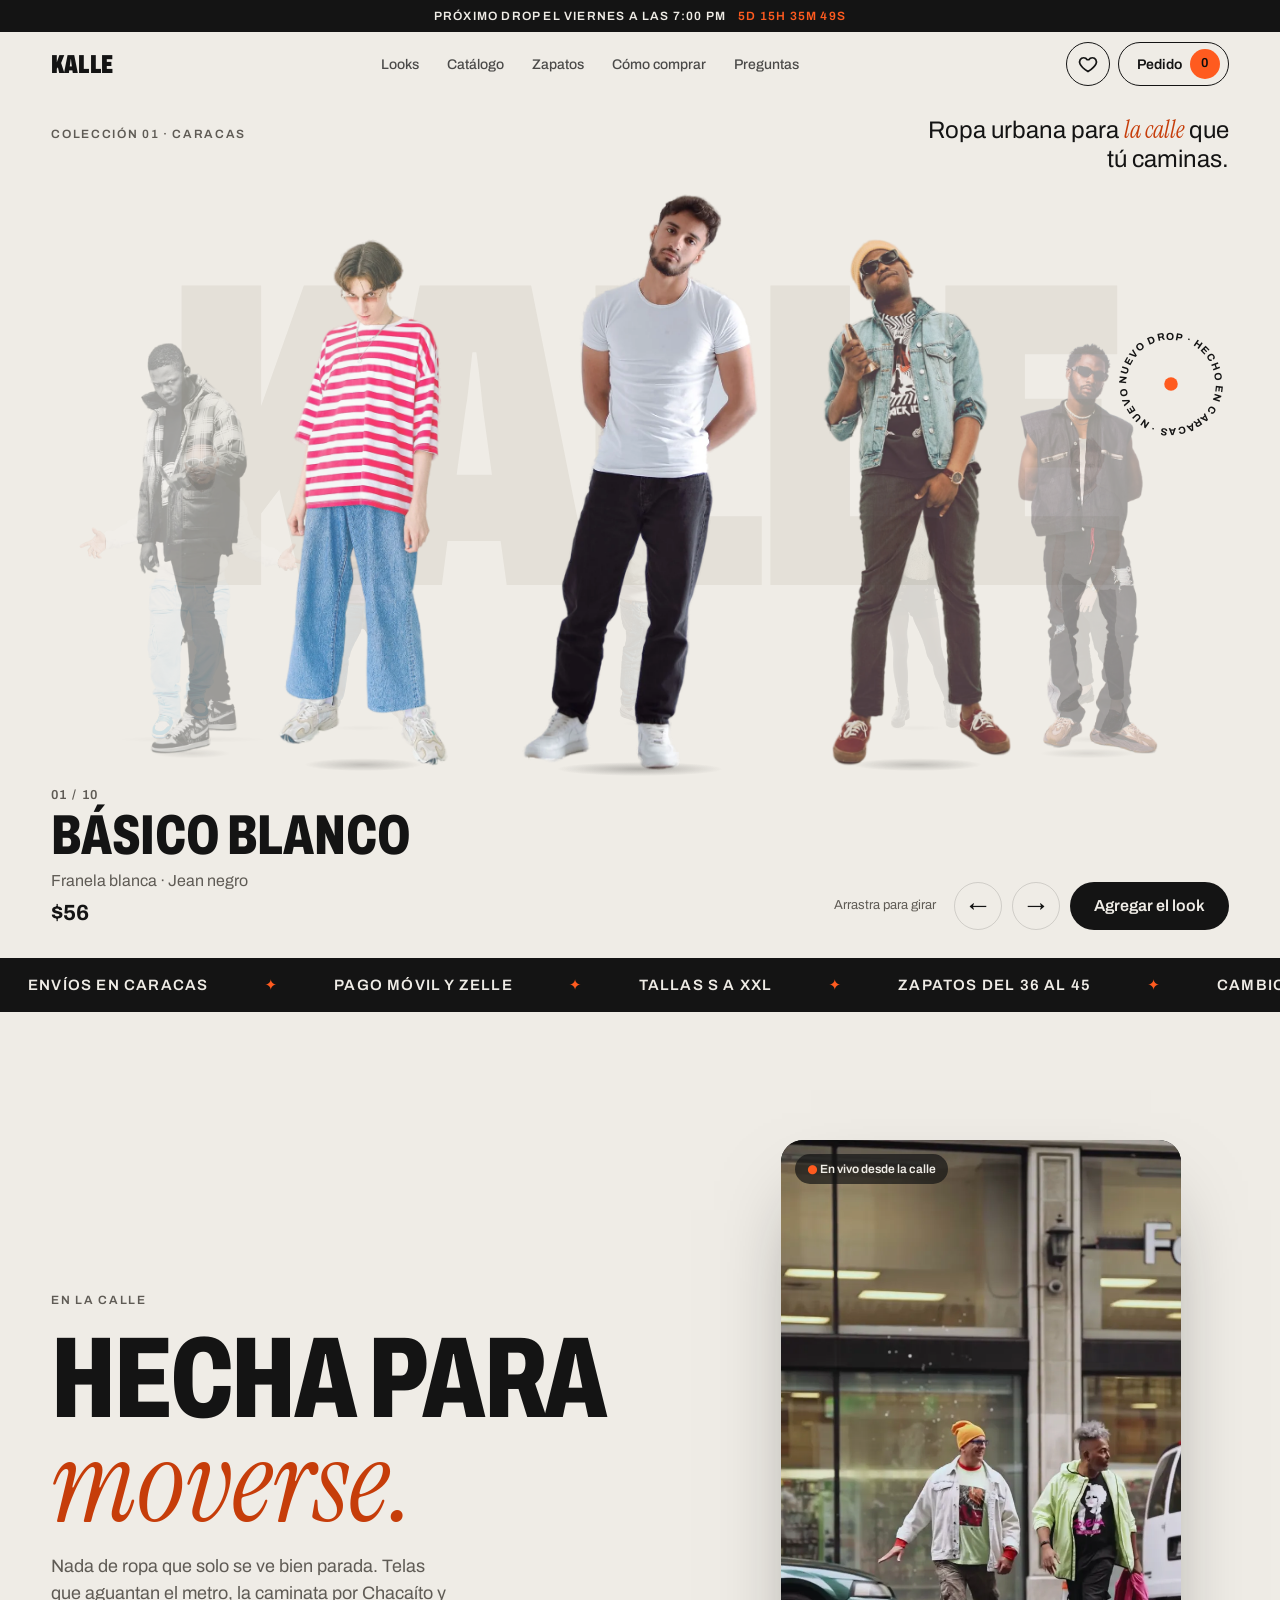
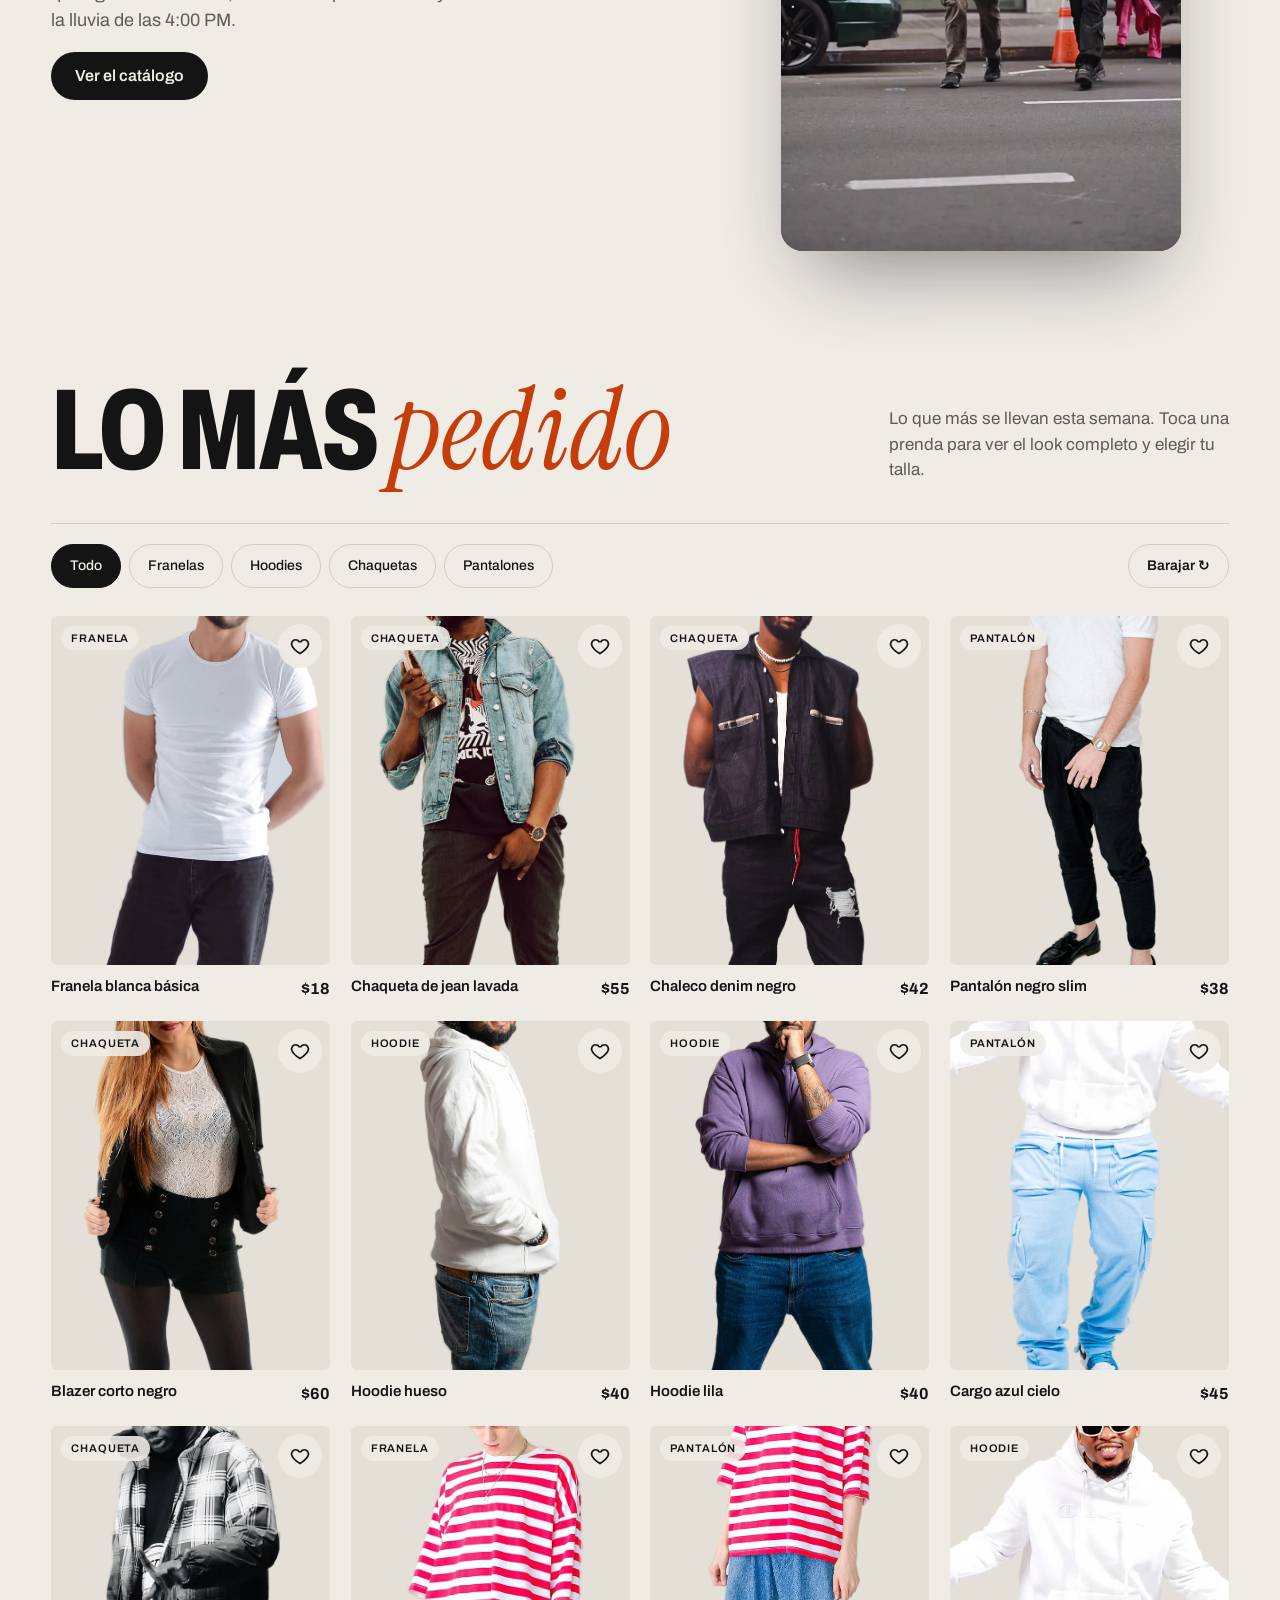
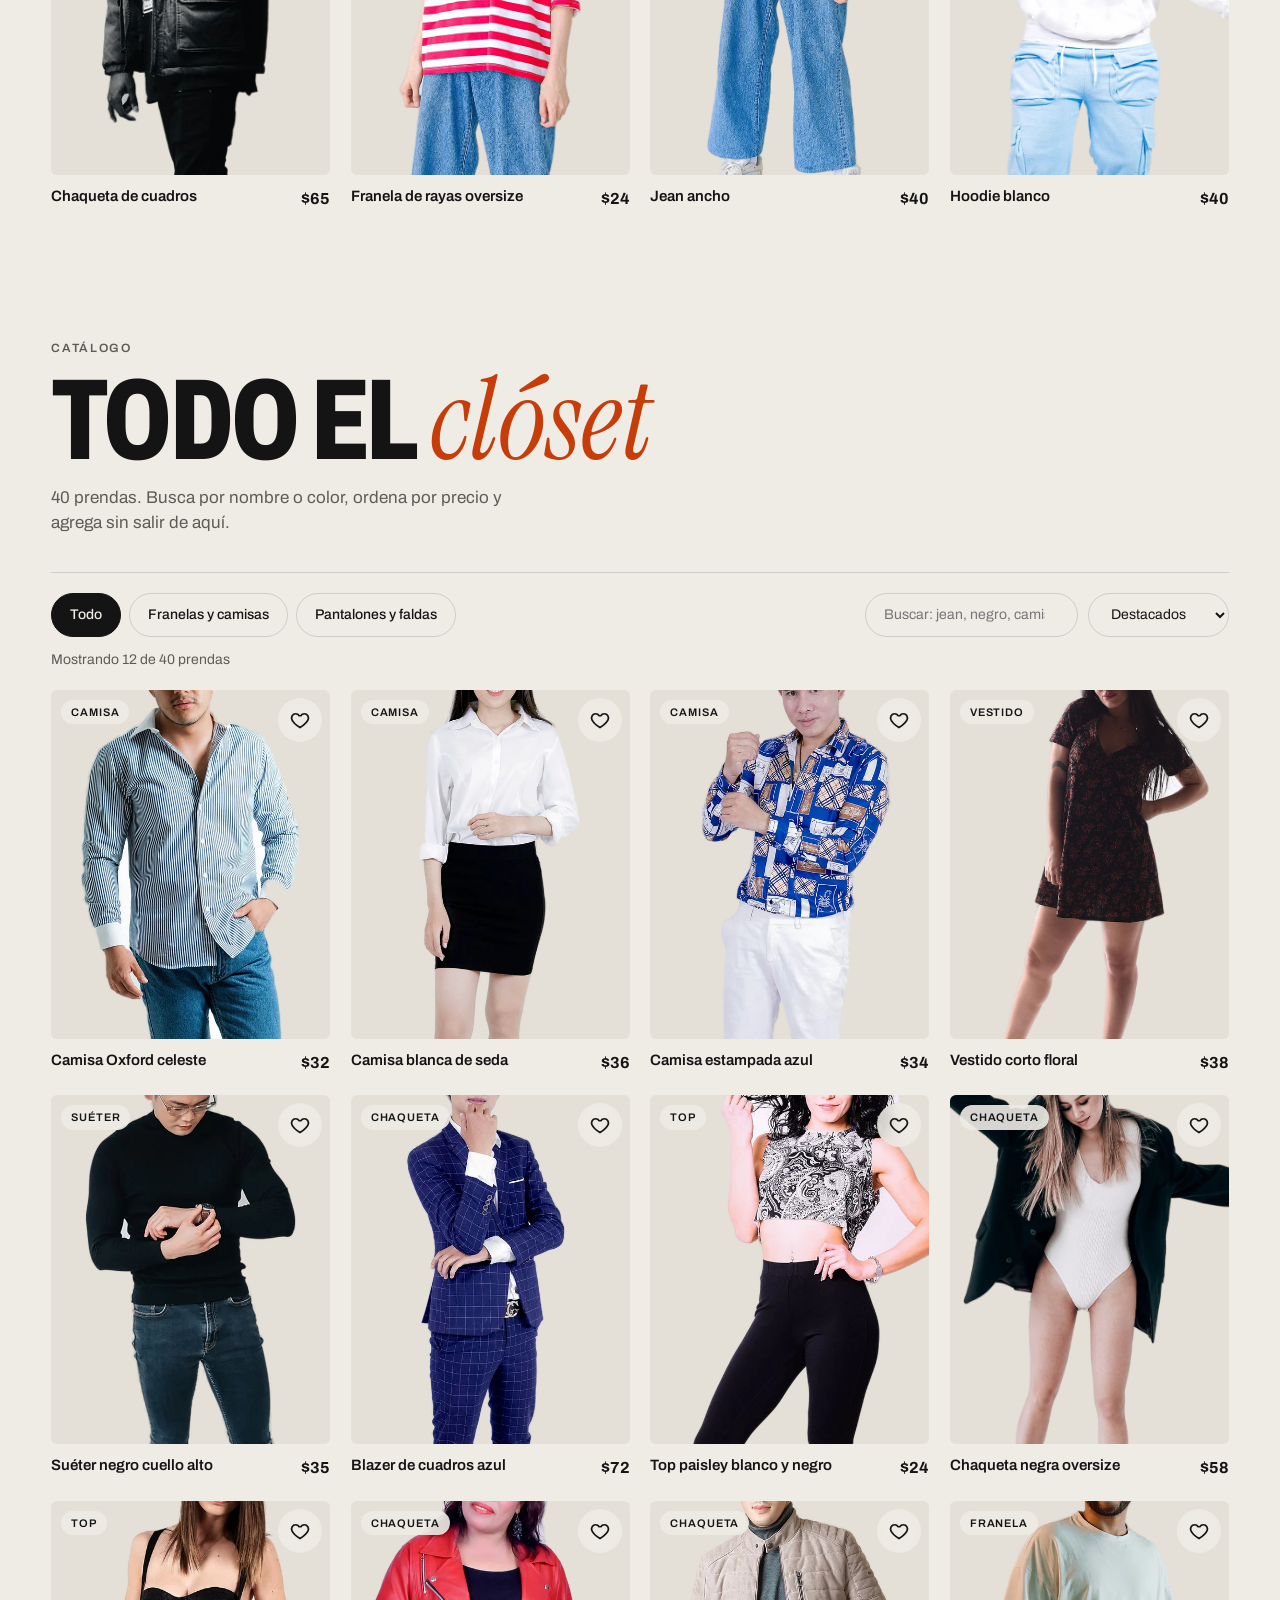
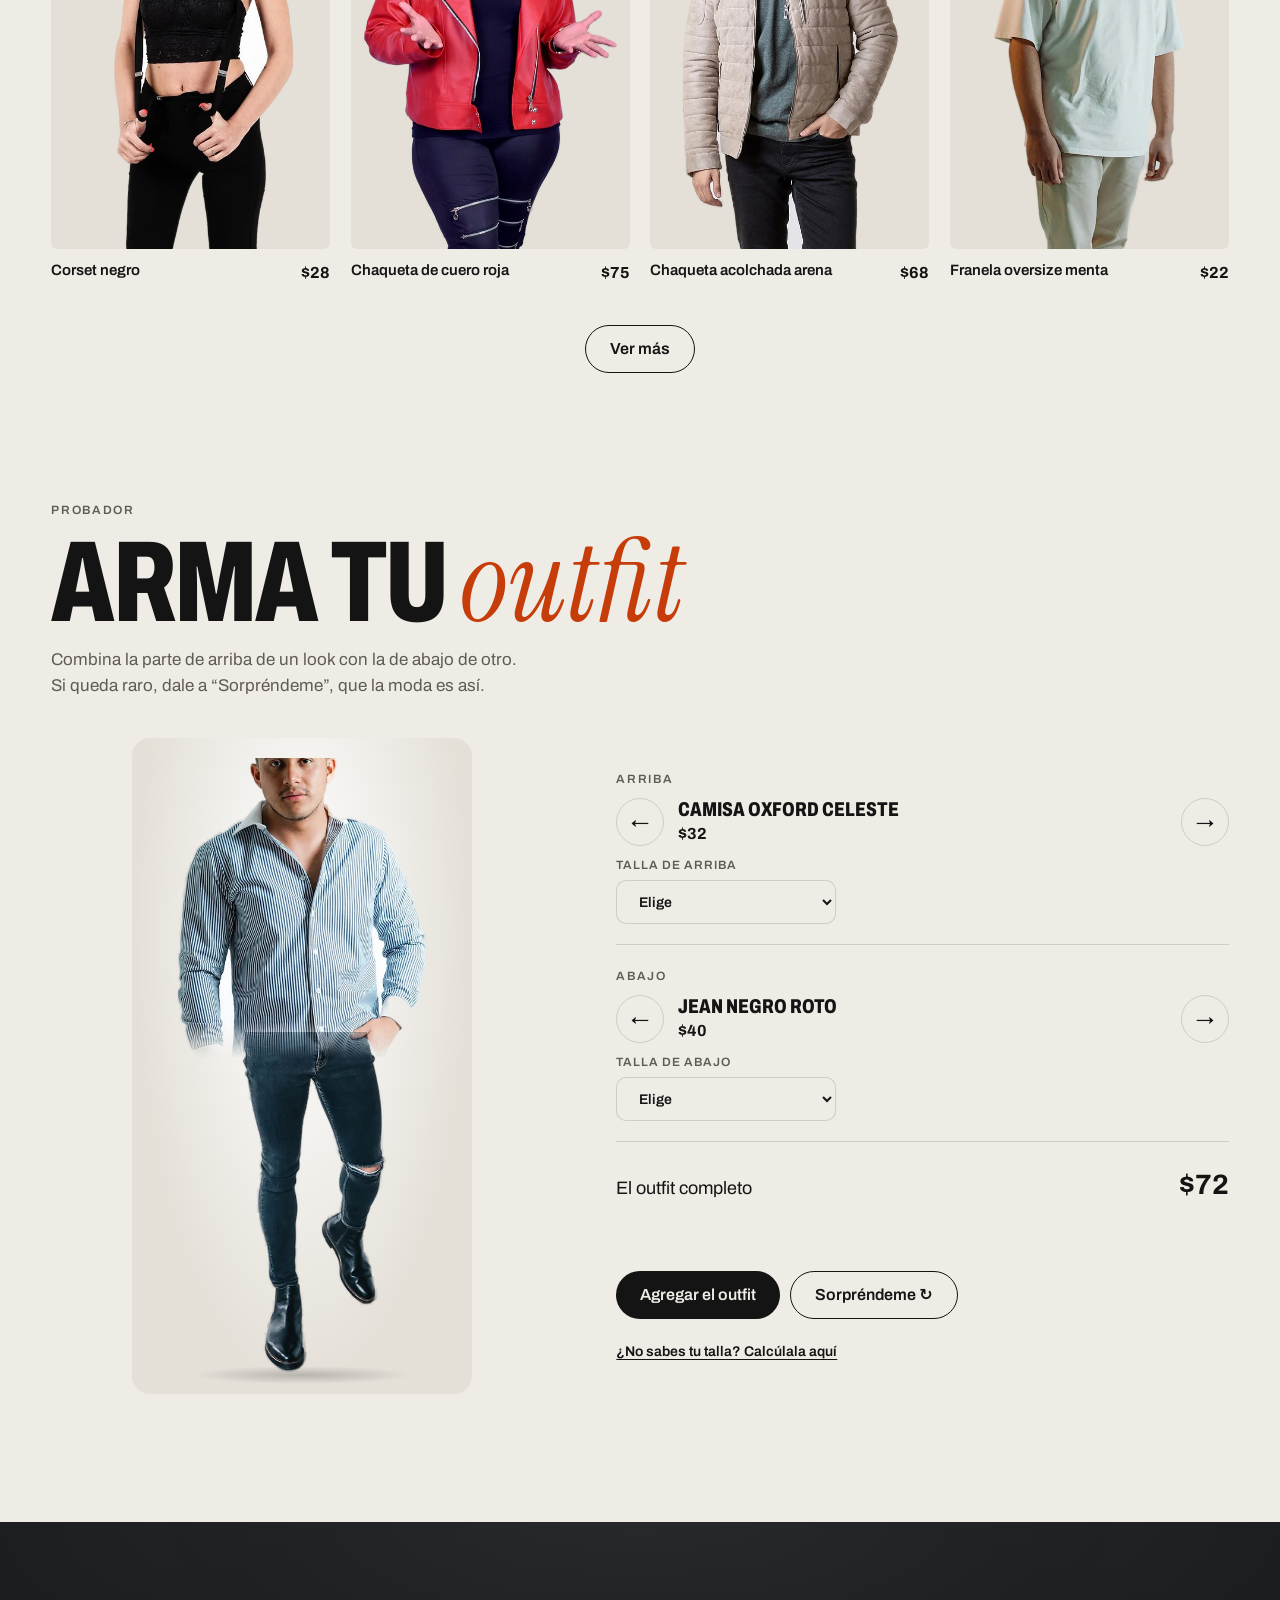
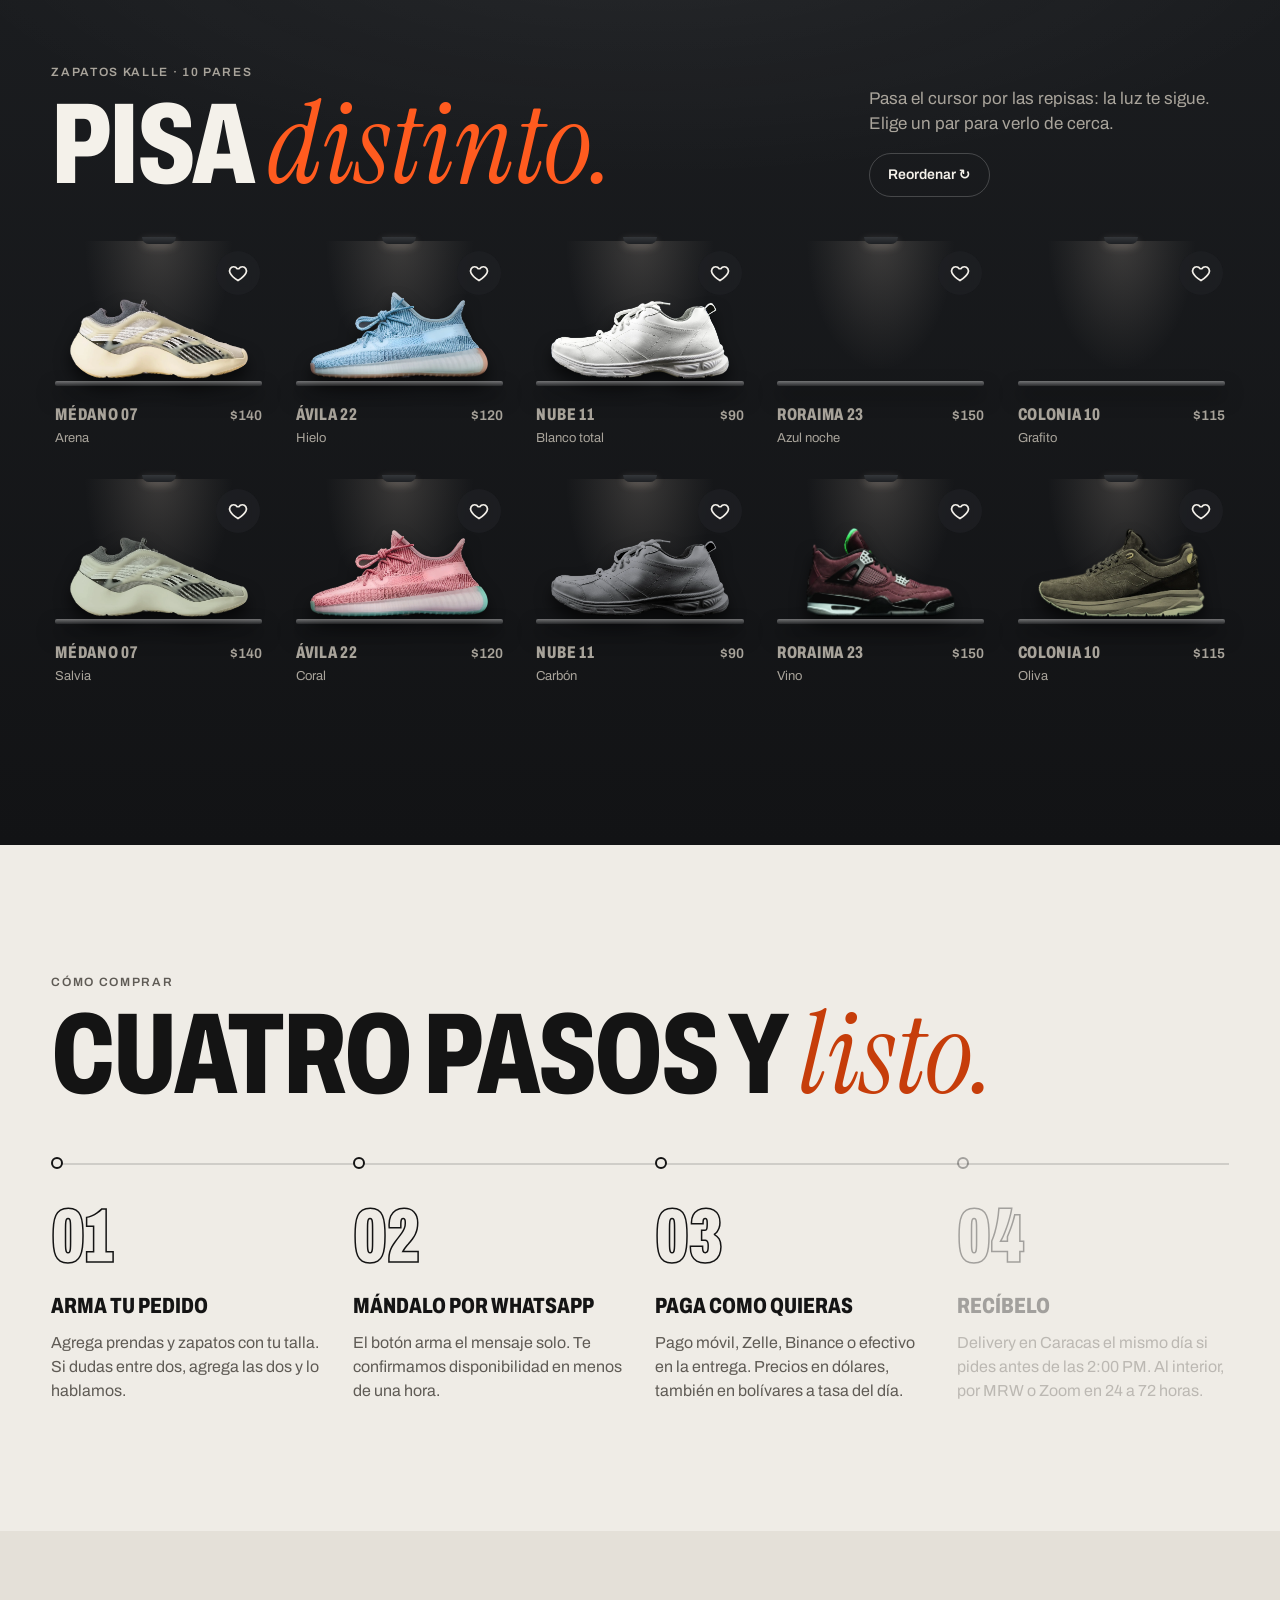
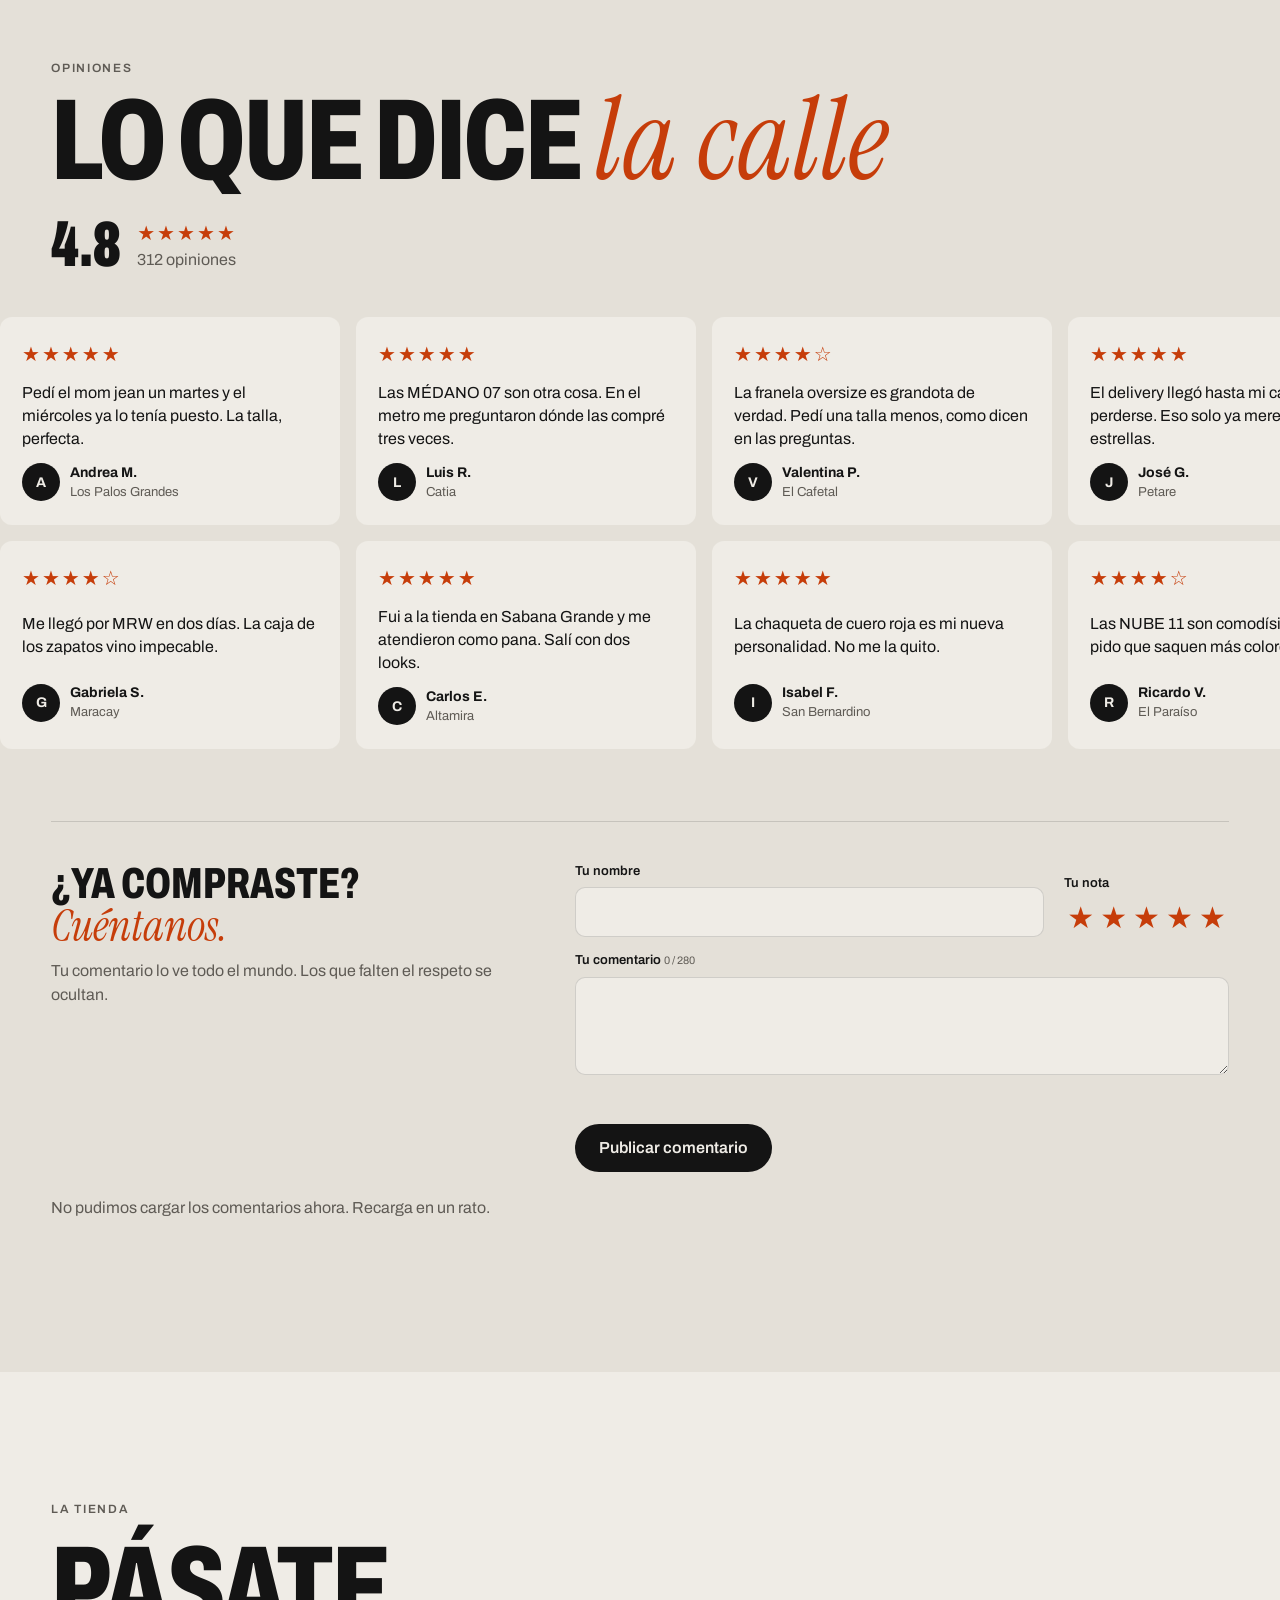
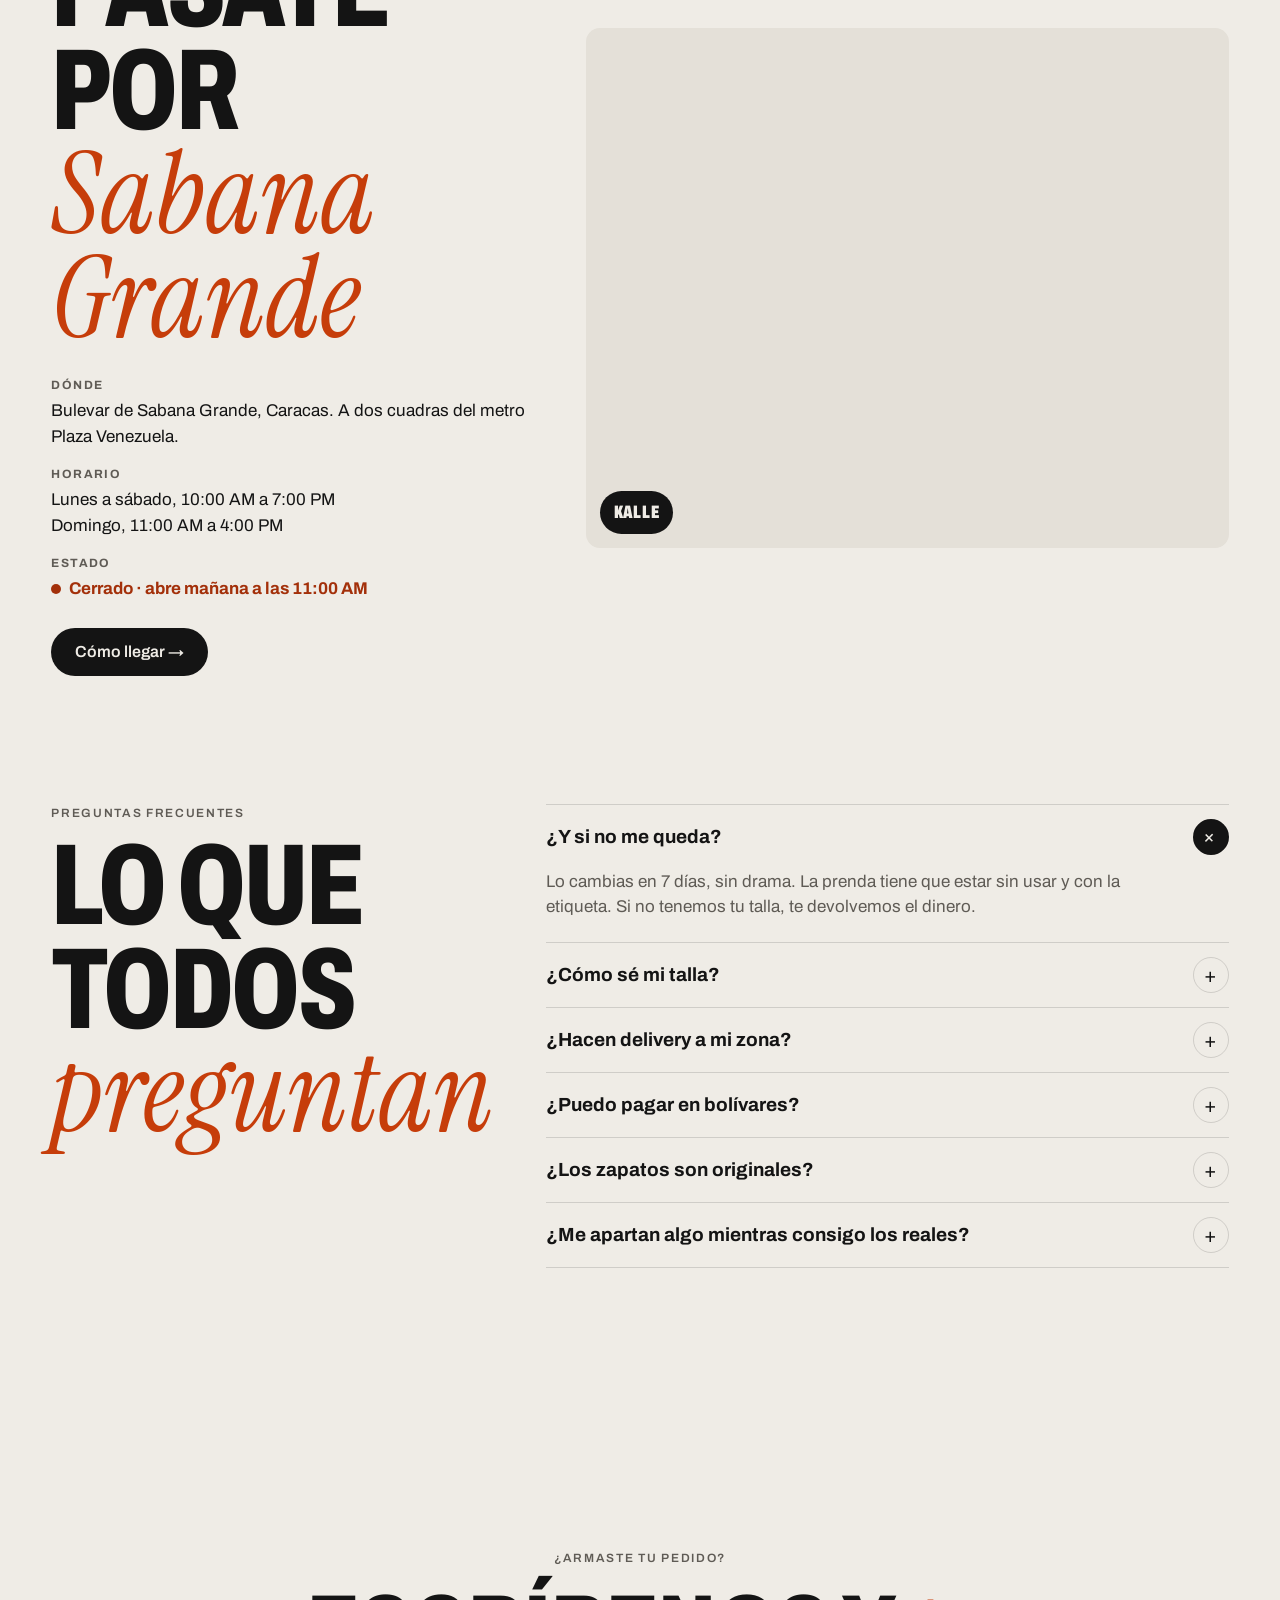
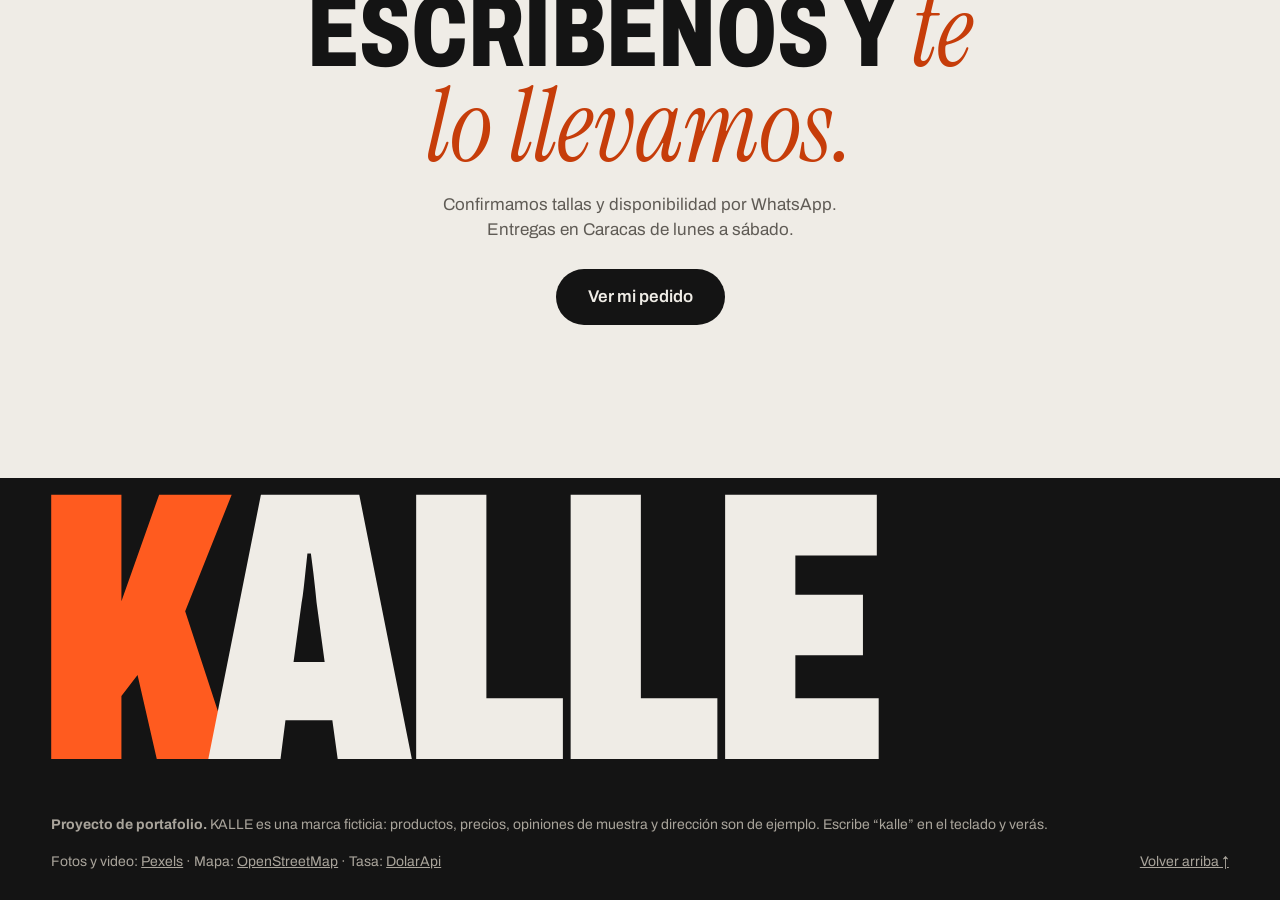
==== index.html @ c912574c "KALLE: tienda de ropa y zapatos de muestra para el portafolio Rueda de looks, catálogo de 40 prendas" ====
<!doctype html>
<html lang="es">
<head>
  <meta charset="utf-8" />
  <meta name="viewport" content="width=device-width, initial-scale=1" />
  <title>KALLE · Ropa urbana y zapatos en Caracas</title>
  <meta name="description" content="KALLE: ropa urbana y zapatos en Caracas. Gira los looks, arma tu pedido y escríbenos por WhatsApp." />
  <meta name="theme-color" content="#efece6" />
  <link rel="icon" href="img/logo.svg" />
  <link rel="preconnect" href="https://fonts.googleapis.com" />
  <link rel="preconnect" href="https://fonts.gstatic.com" crossorigin />
  <link href="https://fonts.googleapis.com/css2?family=Archivo:wdth,wght@62..125,300..900&family=Instrument+Serif:ital@0;1&display=swap" rel="stylesheet" />
  <link rel="stylesheet" href="css/estilos.css" />
  <link rel="stylesheet" href="css/secciones.css" />
</head>
<body>
  <div class="carga" aria-hidden="true">
    <p class="carga__marca"><span>K</span><span>A</span><span>L</span><span>L</span><span>E</span></p>
    <p class="carga__frase">Planchando las franelas…</p>
  </div>

  <header class="encabezado">
    <p class="anuncio">
      <span class="anuncio__texto">Próximo drop el viernes a las 7:00 PM</span>
      <span class="anuncio__reloj" data-cuenta-regresiva aria-label="Tiempo para el próximo drop"></span>
    </p>
    <div class="encabezado__barra">
      <a class="encabezado__logo" href="#looks" aria-label="KALLE, ir al inicio">KALLE</a>
      <nav class="encabezado__menu" aria-label="Menú principal">
        <a href="#looks">Looks</a>
        <a href="#catalogo">Catálogo</a>
        <a href="#zapatos">Zapatos</a>
        <a href="#comprar">Cómo comprar</a>
        <a href="#preguntas">Preguntas</a>
      </nav>
      <div class="encabezado__botones">
        <button class="encabezado__favoritos" type="button" data-abrir-favoritos aria-label="Ver favoritos">
          <svg viewBox="0 0 24 24" aria-hidden="true"><path d="M12 21s-7.5-4.6-9.6-9.2C.9 8.4 3 4.5 6.7 4.5c2.1 0 3.6 1.2 4.3 2.4h2c.7-1.2 2.2-2.4 4.3-2.4 3.7 0 5.8 3.9 4.3 7.3C19.5 16.4 12 21 12 21z"/></svg>
          <span class="encabezado__cuenta" data-favoritos-cuenta hidden>0</span>
        </button>
        <button class="encabezado__pedido" type="button" data-abrir-pedido>
          Pedido <span class="encabezado__cuenta" data-cuenta>0</span>
        </button>
      </div>
    </div>
    <div class="progreso" aria-hidden="true"><span data-progreso></span></div>
  </header>

  <main>
    <!-- 1 · Presentación: rueda de looks que se arrastra -->
    <section class="looks" id="looks" aria-label="Looks de la colección">
      <div class="looks__arriba">
        <p class="etiqueta">Colección 01 · Caracas</p>
        <p class="looks__lema">Ropa urbana para <em>la calle</em> que tú caminas.</p>
      </div>

      <p class="looks__fondo" aria-hidden="true">KALLE</p>

      <svg class="sello" viewBox="0 0 120 120" aria-hidden="true" data-sello>
        <defs><path id="circulo" d="M60 60 m-46 0 a46 46 0 1 1 92 0 a46 46 0 1 1 -92 0" /></defs>
        <text><textPath href="#circulo">NUEVO DROP · HECHO EN CARACAS · NUEVO DROP · </textPath></text>
        <circle cx="60" cy="60" r="7" />
      </svg>

      <div class="rueda" data-rueda tabindex="0" role="group" aria-roledescription="carrusel" aria-label="Looks. Usa las flechas del teclado o arrastra para girar."></div>

      <div class="looks__abajo">
        <div class="looks__info" aria-live="polite">
          <p class="looks__numero" data-look-numero>01 / 10</p>
          <h1 class="looks__nombre" data-look-nombre>Básico blanco</h1>
          <p class="looks__piezas" data-look-piezas>Franela blanca · Jean negro</p>
          <p class="looks__precio" data-look-precio>$56</p>
        </div>
        <div class="looks__controles">
          <p class="looks__ayuda">Arrastra para girar</p>
          <button class="flecha" type="button" data-rueda-anterior aria-label="Look anterior">←</button>
          <button class="flecha" type="button" data-rueda-siguiente aria-label="Look siguiente">→</button>
          <button class="boton" type="button" data-look-pedir>Agregar el look</button>
        </div>
      </div>
    </section>

    <div class="cinta" aria-hidden="true">
      <div class="cinta__pista">
        <span>Envíos en Caracas</span><span>Pago móvil y Zelle</span><span>Tallas S a XXL</span><span>Zapatos del 36 al 45</span><span>Cambios en 7 días</span>
        <span>Envíos en Caracas</span><span>Pago móvil y Zelle</span><span>Tallas S a XXL</span><span>Zapatos del 36 al 45</span><span>Cambios en 7 días</span>
      </div>
    </div>

    <!-- 1b · En movimiento: video vertical tipo reel -->
    <section class="movimiento" aria-label="KALLE en la calle">
      <div class="movimiento__texto" data-revelar>
        <p class="etiqueta">En la calle</p>
        <h2 class="titulo">Hecha para <em>moverse.</em></h2>
        <p class="movimiento__parrafo">Nada de ropa que solo se ve bien parada. Telas que aguantan el metro, la caminata por Chacaíto y la lluvia de las 4:00 PM.</p>
        <a class="boton" href="#catalogo">Ver el catálogo</a>
      </div>
      <div class="movimiento__reel" data-revelar>
        <video data-video-calle muted loop playsinline preload="none" poster="media/calle-cartel.webp" aria-label="Dos personas cruzan la calle con ropa urbana">
          <source data-src="media/calle.mp4" type="video/mp4" />
        </video>
        <span class="movimiento__etiqueta">● En vivo desde la calle</span>
      </div>
    </section>

    <!-- 2 · Lo más vendido: vitrina con filtros y barajar -->
    <section class="ropa" id="ropa">
      <div class="ropa__cabeza" data-revelar>
        <h2 class="titulo">Lo más <em>pedido</em></h2>
        <p class="ropa__texto">Lo que más se llevan esta semana. Toca una prenda para ver el look completo y elegir tu talla.</p>
      </div>
      <div class="ropa__barra" data-revelar>
        <div class="filtros" role="group" aria-label="Filtrar por tipo">
          <button type="button" class="filtro activo" data-filtro="todo" aria-pressed="true">Todo</button>
          <button type="button" class="filtro" data-filtro="franelas" aria-pressed="false">Franelas</button>
          <button type="button" class="filtro" data-filtro="hoodies" aria-pressed="false">Hoodies</button>
          <button type="button" class="filtro" data-filtro="chaquetas" aria-pressed="false">Chaquetas</button>
          <button type="button" class="filtro" data-filtro="pantalones" aria-pressed="false">Pantalones</button>
        </div>
        <button type="button" class="barajar" data-barajar>Barajar ↻</button>
      </div>
      <ul class="prendas" data-prendas></ul>
    </section>

    <!-- 3 · Catálogo completo -->
    <section class="catalogo" id="catalogo">
      <div class="catalogo__cabeza" data-revelar>
        <p class="etiqueta">Catálogo</p>
        <h2 class="titulo">Todo el <em>clóset</em></h2>
        <p class="catalogo__texto"><span data-cat-total>40</span> prendas. Busca por nombre o color, ordena por precio y agrega sin salir de aquí.</p>
      </div>
      <div class="catalogo__barra" data-revelar>
        <div class="pestanas" role="group" aria-label="Parte del cuerpo">
          <button type="button" class="filtro activo" data-parte="todo" aria-pressed="true">Todo</button>
          <button type="button" class="filtro" data-parte="arriba" aria-pressed="false">Franelas y camisas</button>
          <button type="button" class="filtro" data-parte="abajo" aria-pressed="false">Pantalones y faldas</button>
        </div>
        <div class="catalogo__herramientas">
          <label class="buscador">
            <span class="sr">Buscar en el catálogo</span>
            <input type="search" placeholder="Buscar: jean, negro, camisa…" data-cat-buscar maxlength="40" autocomplete="off" />
          </label>
          <label class="ordenar">
            <span class="sr">Ordenar</span>
            <select data-cat-orden>
              <option value="destacado">Destacados</option>
              <option value="menor">Menor precio</option>
              <option value="mayor">Mayor precio</option>
              <option value="nombre">Nombre A–Z</option>
            </select>
          </label>
        </div>
      </div>
      <p class="catalogo__estado" data-cat-estado aria-live="polite"></p>
      <ul class="prendas prendas--catalogo" data-catalogo></ul>
      <p class="catalogo__vacio" data-cat-vacio hidden>Nada con ese nombre, pana. Prueba con “jean”, “negro” o “camisa”.</p>
      <div class="catalogo__mas">
        <button type="button" class="boton boton--borde" data-cat-mas>Ver más</button>
      </div>
    </section>

    <!-- 3b · Probador de outfits -->
    <section class="probador" id="probador" data-probador>
      <div class="probador__cabeza" data-revelar>
        <p class="etiqueta">Probador</p>
        <h2 class="titulo">Arma tu <em>outfit</em></h2>
        <p class="probador__texto">Combina la parte de arriba de un look con la de abajo de otro. Si queda raro, dale a “Sorpréndeme”, que la moda es así.</p>
      </div>
      <div class="probador__cuerpo">
        <div class="maniqui" aria-label="Vista previa del outfit">
          <div class="maniqui__parte maniqui__parte--arriba" data-parte-probador="arriba" tabindex="0" aria-label="Parte de arriba. Usa las flechas para cambiarla."><img alt="" /></div>
          <div class="maniqui__parte maniqui__parte--abajo" data-parte-probador="abajo" tabindex="0" aria-label="Parte de abajo. Usa las flechas para cambiarla."><img alt="" /></div>
          <div class="maniqui__suelo" aria-hidden="true"></div>
        </div>
        <div class="probador__controles">
          <div class="control">
            <p class="etiqueta">Arriba</p>
            <div class="control__fila">
              <button class="flecha" type="button" data-probador-mover="arriba:-1" aria-label="Prenda de arriba anterior">←</button>
              <div class="control__datos">
                <p class="control__nombre" data-probador-nombre="arriba" aria-live="polite"></p>
                <p class="control__precio" data-probador-precio="arriba"></p>
              </div>
              <button class="flecha" type="button" data-probador-mover="arriba:1" aria-label="Prenda de arriba siguiente">→</button>
            </div>
            <label class="selector selector--claro"><span>Talla de arriba</span><select data-probador-talla="arriba"><option value="">Elige</option></select></label>
          </div>
          <div class="control">
            <p class="etiqueta">Abajo</p>
            <div class="control__fila">
              <button class="flecha" type="button" data-probador-mover="abajo:-1" aria-label="Prenda de abajo anterior">←</button>
              <div class="control__datos">
                <p class="control__nombre" data-probador-nombre="abajo" aria-live="polite"></p>
                <p class="control__precio" data-probador-precio="abajo"></p>
              </div>
              <button class="flecha" type="button" data-probador-mover="abajo:1" aria-label="Prenda de abajo siguiente">→</button>
            </div>
            <label class="selector selector--claro"><span>Talla de abajo</span><select data-probador-talla="abajo"><option value="">Elige</option></select></label>
          </div>
          <div class="probador__total"><span>El outfit completo</span><strong data-probador-total></strong></div>
          <p class="aviso" data-probador-aviso role="alert"></p>
          <div class="probador__acciones">
            <button class="boton" type="button" data-probador-agregar>Agregar el outfit</button>
            <button class="boton boton--borde" type="button" data-probador-azar>Sorpréndeme ↻</button>
          </div>
          <button class="enlace" type="button" data-probador-guia>¿No sabes tu talla? Calcúlala aquí</button>
        </div>
      </div>
    </section>

    <!-- 4 · Zapatos: showroom con repisas que se encienden -->
    <section class="zapatos" id="zapatos">
      <div class="zapatos__cabeza" data-revelar>
        <div>
          <p class="etiqueta etiqueta--clara">Zapatos KALLE · <span data-pares-total>16</span> pares</p>
          <h2 class="titulo titulo--claro">Pisa <em>distinto.</em></h2>
        </div>
        <div class="zapatos__lado">
          <p class="zapatos__texto">Pasa el cursor por las repisas: la luz te sigue. Elige un par para verlo de cerca.</p>
          <button type="button" class="barajar barajar--claro" data-pares-barajar>Reordenar ↻</button>
        </div>
      </div>
      <ul class="showroom" data-pares></ul>
    </section>

    <!-- 5 · Cómo comprar -->
    <section class="comprar" id="comprar">
      <div class="comprar__cabeza" data-revelar>
        <p class="etiqueta">Cómo comprar</p>
        <h2 class="titulo">Cuatro pasos y <em>listo.</em></h2>
      </div>
      <ol class="pasos" data-pasos>
        <li class="paso">
          <span class="paso__numero">01</span>
          <h3 class="paso__titulo">Arma tu pedido</h3>
          <p class="paso__texto">Agrega prendas y zapatos con tu talla. Si dudas entre dos, agrega las dos y lo hablamos.</p>
        </li>
        <li class="paso">
          <span class="paso__numero">02</span>
          <h3 class="paso__titulo">Mándalo por WhatsApp</h3>
          <p class="paso__texto">El botón arma el mensaje solo. Te confirmamos disponibilidad en menos de una hora.</p>
        </li>
        <li class="paso">
          <span class="paso__numero">03</span>
          <h3 class="paso__titulo">Paga como quieras</h3>
          <p class="paso__texto">Pago móvil, Zelle, Binance o efectivo en la entrega. Precios en dólares, también en bolívares a tasa del día.</p>
        </li>
        <li class="paso">
          <span class="paso__numero">04</span>
          <h3 class="paso__titulo">Recíbelo</h3>
          <p class="paso__texto">Delivery en Caracas el mismo día si pides antes de las 2:00 PM. Al interior, por MRW o Zoom en 24 a 72 horas.</p>
        </li>
      </ol>
    </section>

    <!-- 6 · Opiniones y comentarios -->
    <section class="opiniones" id="opiniones">
      <div class="opiniones__cabeza" data-revelar>
        <p class="etiqueta">Opiniones</p>
        <h2 class="titulo">Lo que dice <em>la calle</em></h2>
        <div class="nota">
          <p class="nota__numero" data-nota-numero>4.8</p>
          <div>
            <p class="estrellas" aria-hidden="true">★★★★★</p>
            <p class="nota__texto"><span data-nota-total>312</span> opiniones</p>
          </div>
        </div>
      </div>
      <div class="resenas" aria-label="Opiniones de clientes">
        <ul class="resenas__fila" data-resenas="1"></ul>
        <ul class="resenas__fila resenas__fila--reversa" data-resenas="2"></ul>
      </div>

      <div class="comentar" data-revelar>
        <div class="comentar__intro">
          <h3 class="comentar__titulo">¿Ya compraste? <em>Cuéntanos.</em></h3>
          <p class="comentar__nota">Tu comentario lo ve todo el mundo. Los que falten el respeto se ocultan.</p>
        </div>
        <form class="formulario" data-comentar novalidate>
          <label class="campo">
            <span>Tu nombre</span>
            <input name="nombre" type="text" minlength="2" maxlength="40" required autocomplete="given-name" />
          </label>
          <fieldset class="campo campo--estrellas">
            <legend>Tu nota</legend>
            <div class="elegir-estrellas">
              <input type="radio" name="nota" id="nota-5" value="5" checked /><label for="nota-5" title="5 estrellas">★</label>
              <input type="radio" name="nota" id="nota-4" value="4" /><label for="nota-4" title="4 estrellas">★</label>
              <input type="radio" name="nota" id="nota-3" value="3" /><label for="nota-3" title="3 estrellas">★</label>
              <input type="radio" name="nota" id="nota-2" value="2" /><label for="nota-2" title="2 estrellas">★</label>
              <input type="radio" name="nota" id="nota-1" value="1" /><label for="nota-1" title="1 estrella">★</label>
            </div>
          </fieldset>
          <label class="campo campo--ancho">
            <span>Tu comentario <small data-contador>0 / 280</small></span>
            <textarea name="texto" rows="3" minlength="5" maxlength="280" required></textarea>
          </label>
          <p class="aviso" data-comentar-aviso role="alert"></p>
          <button class="boton" type="submit">Publicar comentario</button>
        </form>
        <p class="comentarios__estado" data-comentarios-estado aria-live="polite"></p>
        <ul class="comentarios" data-comentarios></ul>
      </div>
    </section>

    <!-- 7 · Ubicación -->
    <section class="ubicacion" id="ubicacion">
      <div class="ubicacion__datos" data-revelar>
        <p class="etiqueta">La tienda</p>
        <h2 class="titulo">Pásate por <em>Sabana Grande</em></h2>
        <dl class="ubicacion__lista">
          <div><dt>Dónde</dt><dd>Bulevar de Sabana Grande, Caracas. A dos cuadras del metro Plaza Venezuela.</dd></div>
          <div><dt>Horario</dt><dd>Lunes a sábado, 10:00 AM a 7:00 PM<br />Domingo, 11:00 AM a 4:00 PM</dd></div>
          <div><dt>Estado</dt><dd data-abierto>—</dd></div>
        </dl>
        <a class="boton" href="https://www.google.com/maps/search/?api=1&query=Bulevar+de+Sabana+Grande+Caracas" target="_blank" rel="noopener">Cómo llegar →</a>
      </div>
      <div class="mapa" data-revelar>
        <iframe title="Mapa de Sabana Grande, Caracas" loading="lazy" referrerpolicy="no-referrer"
          src="https://www.openstreetmap.org/export/embed.html?bbox=-66.8890%2C10.4885%2C-66.8660%2C10.4990&amp;layer=mapnik&amp;marker=10.4937%2C-66.8775"></iframe>
        <span class="mapa__pin" aria-hidden="true">KALLE</span>
      </div>
    </section>

    <!-- 8 · Preguntas frecuentes -->
    <section class="preguntas" id="preguntas">
      <div class="preguntas__cabeza" data-revelar>
        <p class="etiqueta">Preguntas frecuentes</p>
        <h2 class="titulo">Lo que todos <em>preguntan</em></h2>
      </div>
      <div class="acordeon" data-revelar>
        <details name="faq" open>
          <summary>¿Y si no me queda?</summary>
          <p>Lo cambias en 7 días, sin drama. La prenda tiene que estar sin usar y con la etiqueta. Si no tenemos tu talla, te devolvemos el dinero.</p>
        </details>
        <details name="faq">
          <summary>¿Cómo sé mi talla?</summary>
          <p>Usa la <button class="enlace" type="button" data-abrir-guia="ropa">guía de tallas</button>: pones tu altura y cuánto pesas y te la dice. Las franelas son oversize: si te gustan pegadas, pide una talla menos. Para zapatos, mide tu pie en la <button class="enlace" type="button" data-abrir-guia="zapatos">guía de zapatos</button>.</p>
        </details>
        <details name="faq">
          <summary>¿Hacen delivery a mi zona?</summary>
          <p>A toda Caracas, de Catia a Petare y de La Guaira a El Hatillo. Al interior enviamos por MRW o Zoom, cobro a destino.</p>
        </details>
        <details name="faq">
          <summary>¿Puedo pagar en bolívares?</summary>
          <p>Sí. Los precios están en dólares y te pasamos el monto en bolívares a la tasa del BCV del día que pagas.</p>
        </details>
        <details name="faq">
          <summary>¿Los zapatos son originales?</summary>
          <p>KALLE es una marca inventada para este proyecto de portafolio, así que no hay zapatos reales a la venta. En una tienda de verdad, aquí iría la garantía y lo que trae la caja.</p>
        </details>
        <details name="faq">
          <summary>¿Me apartan algo mientras consigo los reales?</summary>
          <p>Te lo guardamos 48 horas con el 30 % del precio. Después de eso vuelve al estante, porque vuela.</p>
        </details>
      </div>
    </section>

    <!-- 9 · Cierre -->
    <section class="cierre" id="contacto">
      <p class="etiqueta">¿Armaste tu pedido?</p>
      <h2 class="cierre__frase">Escríbenos y <em>te lo llevamos.</em></h2>
      <p class="cierre__texto">Confirmamos tallas y disponibilidad por WhatsApp. Entregas en Caracas de lunes a sábado.</p>
      <button class="boton boton--grande" type="button" data-abrir-pedido>Ver mi pedido</button>
    </section>
  </main>

  <footer class="pie">
    <p class="pie__marca" aria-hidden="true">KALLE</p>
    <div class="pie__fila">
      <p><strong>Proyecto de portafolio.</strong> KALLE es una marca ficticia: productos, precios, opiniones de muestra y dirección son de ejemplo. Escribe “kalle” en el teclado y verás.</p>
      <p>Fotos y video: <a href="https://www.pexels.com" target="_blank" rel="noopener">Pexels</a> · Mapa: <a href="https://www.openstreetmap.org/copyright" target="_blank" rel="noopener">OpenStreetMap</a> · Tasa: <a href="https://ve.dolarapi.com" target="_blank" rel="noopener">DolarApi</a></p>
      <a href="#looks">Volver arriba ↑</a>
    </div>
  </footer>

  <!-- Ficha de una prenda -->
  <dialog class="ficha" data-ficha aria-labelledby="ficha-nombre">
    <button class="cerrar" type="button" data-cerrar aria-label="Cerrar">✕</button>
    <div class="ficha__foto"><img data-ficha-foto alt="" /></div>
    <div class="ficha__datos">
      <p class="etiqueta" data-ficha-tipo></p>
      <h3 class="ficha__nombre" id="ficha-nombre" data-ficha-nombre></h3>
      <p class="ficha__precio" data-ficha-precio></p>
      <p class="ficha__nota" data-ficha-look></p>
      <fieldset class="tallas" data-tallas>
        <legend>Talla</legend>
      </fieldset>
      <button class="enlace" type="button" data-ficha-guia>¿Cuál es mi talla?</button>
      <p class="aviso" data-aviso role="alert"></p>
      <button class="boton" type="button" data-agregar>Agregar al pedido</button>
    </div>
  </dialog>

  <!-- Escaparate de zapatos (vista grande) -->
  <dialog class="escaparate" data-escaparate aria-labelledby="escaparate-nombre">
    <button class="cerrar cerrar--claro" type="button" data-cerrar aria-label="Cerrar">✕</button>
    <div class="escaparate__info">
      <p class="etiqueta etiqueta--clara"><span>Colección</span> · <span data-esc-numero></span></p>
      <h3 class="escaparate__nombre" id="escaparate-nombre" data-esc-nombre></h3>
      <p class="escaparate__desc" data-esc-desc></p>
    </div>
    <div class="escaparate__escena">
      <button class="vecino vecino--antes" type="button" data-esc-anterior aria-label="Par anterior"><img alt="" data-esc-antes /></button>
      <img class="escaparate__zapato" data-esc-foto alt="" />
      <div class="pedestal" aria-hidden="true"></div>
      <button class="vecino vecino--despues" type="button" data-esc-siguiente aria-label="Par siguiente"><img alt="" data-esc-despues /></button>
    </div>
    <div class="escaparate__panel">
      <p class="escaparate__color" data-esc-color></p>
      <dl class="escaparate__ficha">
        <div><dt>Material</dt><dd data-esc-material></dd></div>
        <div><dt>Peso</dt><dd data-esc-peso></dd></div>
      </dl>
      <label class="selector">
        <span>Talla (EU)</span>
        <select data-esc-talla>
          <option value="">Elige tu talla</option>
        </select>
      </label>
      <button class="enlace enlace--claro" type="button" data-esc-guia>¿Cuál es mi talla?</button>
      <p class="escaparate__precio" data-esc-precio></p>
      <p class="aviso" data-aviso role="alert"></p>
      <button class="boton boton--naranja" type="button" data-agregar>Agregar al pedido</button>
    </div>
  </dialog>

  <!-- Pedido -->
  <dialog class="pedido" data-pedido aria-labelledby="pedido-titulo">
    <button class="cerrar" type="button" data-cerrar aria-label="Cerrar">✕</button>
    <h3 class="pedido__titulo" id="pedido-titulo">Tu pedido</h3>
    <ul class="pedido__lista" data-pedido-lista></ul>
    <p class="pedido__vacio" data-pedido-vacio>Todavía no agregaste nada. Gira los looks o pasa por el catálogo.</p>
    <p class="pedido__codigo" data-pedido-codigo hidden>Código secreto KALLE10 activado: 10 % menos.</p>
    <div class="pedido__total"><span>Total</span><strong data-pedido-total>$0</strong></div>
    <p class="pedido__tasa" data-tasa>Precios en dólares. Cargando la tasa del BCV…</p>
    <a class="boton boton--grande" data-pedido-enviar href="#" target="_blank" rel="noopener">Enviar por WhatsApp</a>
  </dialog>

  <!-- Guía de tallas -->
  <dialog class="guia" data-guia aria-labelledby="guia-titulo">
    <button class="cerrar" type="button" data-cerrar aria-label="Cerrar">✕</button>
    <h3 class="pedido__titulo" id="guia-titulo">Guía de tallas</h3>
    <div class="pestanas" role="group" aria-label="Tipo de talla">
      <button type="button" class="filtro activo" data-guia-tipo="ropa" aria-pressed="true">Ropa</button>
      <button type="button" class="filtro" data-guia-tipo="zapatos" aria-pressed="false">Zapatos</button>
    </div>
    <form class="guia__form" data-guia-panel="ropa" data-guia-ropa novalidate>
      <label class="campo"><span>Altura (cm)</span><input name="altura" type="number" inputmode="numeric" min="130" max="220" required placeholder="170" /></label>
      <label class="campo"><span>Peso (kg)</span><input name="peso" type="number" inputmode="numeric" min="35" max="180" required placeholder="68" /></label>
      <fieldset class="campo">
        <legend>¿Cómo te gusta que quede?</legend>
        <div class="ajustes">
          <label><input type="radio" name="ajuste" value="pegada" /> Pegada</label>
          <label><input type="radio" name="ajuste" value="normal" checked /> Normal</label>
          <label><input type="radio" name="ajuste" value="holgada" /> Holgada</label>
        </div>
      </fieldset>
      <button class="boton" type="submit">Calcular mi talla</button>
    </form>
    <form class="guia__form" data-guia-panel="zapatos" data-guia-zapatos novalidate hidden>
      <label class="campo"><span>Largo de tu pie (cm)</span><input name="pie" type="number" inputmode="decimal" step="0.1" min="21" max="31" required placeholder="26" /></label>
      <p class="guia__ayuda">Pisa una hoja contra la pared, marca la punta del dedo más largo y mide desde el talón.</p>
      <button class="boton" type="submit">Calcular mi talla</button>
    </form>
    <p class="guia__resultado" data-guia-resultado aria-live="polite"></p>
    <button class="boton boton--naranja" type="button" data-guia-usar hidden>Usar esta talla</button>
  </dialog>

  <!-- Favoritos -->
  <dialog class="pedido" data-favoritos aria-labelledby="favoritos-titulo">
    <button class="cerrar" type="button" data-cerrar aria-label="Cerrar">✕</button>
    <h3 class="pedido__titulo" id="favoritos-titulo">Tus favoritos</h3>
    <ul class="pedido__lista" data-favoritos-lista></ul>
    <p class="pedido__vacio" data-favoritos-vacio>Toca el corazón de una prenda o de un par y aparece aquí.</p>
  </dialog>

  <div class="aviso-flotante" data-toast role="status" aria-live="polite"></div>

  <script type="module" src="js/main.js"></script>
</body>
</html>
---- css/estilos.css ----
/* ============ Sistema de diseño ============ */
:root {
  --hueso: #efece6;
  --hueso-2: #e4e0d8;
  --tinta: #141414;
  --gris: #5f5b55;
  --linea: rgba(20, 20, 20, 0.14);
  --naranja: #ff5b1f;
  --naranja-oscuro: #c63d0a;
  --noche: #0c0c0c;
  --noche-2: #171717;
  --claro: #f4f1ea;
  --claro-2: #a9a49b;

  --letra: 'Archivo', system-ui, sans-serif;
  --serif: 'Instrument Serif', Georgia, serif;
  --margen: clamp(16px, 4vw, 56px);
  --curva: cubic-bezier(0.22, 1, 0.36, 1);
}

*, *::before, *::after { box-sizing: border-box; }
html { scroll-behavior: smooth; }
body {
  margin: 0;
  background: var(--hueso);
  color: var(--tinta);
  font-family: var(--letra);
  font-size: 16px;
  line-height: 1.5;
  overflow-x: hidden;
}
img { display: block; max-width: 100%; }
button { font: inherit; color: inherit; cursor: pointer; }
a { color: inherit; }
em { font-family: var(--serif); font-style: italic; font-weight: 400; }
:focus-visible { outline: 2px solid var(--naranja); outline-offset: 3px; }

.etiqueta {
  margin: 0;
  font-size: 12px;
  font-weight: 600;
  letter-spacing: 0.14em;
  text-transform: uppercase;
  color: var(--gris);
}
.etiqueta--clara { color: var(--claro-2); }

.titulo {
  margin: 0;
  font-size: clamp(48px, 9vw, 132px);
  font-weight: 800;
  font-stretch: 70%;
  line-height: 0.9;
  letter-spacing: -0.02em;
  text-transform: uppercase;
}
.titulo em { text-transform: none; letter-spacing: 0; color: var(--naranja-oscuro); }
.titulo--claro { color: var(--claro); }
.titulo--claro em { color: var(--naranja); }

.boton {
  display: inline-flex;
  align-items: center;
  justify-content: center;
  min-height: 48px;
  padding: 0 24px;
  border: 0;
  border-radius: 999px;
  background: var(--tinta);
  color: var(--hueso);
  font-weight: 600;
  text-decoration: none;
  transition: transform 0.3s var(--curva), background 0.3s;
}
.boton:hover { transform: translateY(-2px); background: #000; }
.boton:active { transform: scale(0.97); }
.boton--grande { min-height: 56px; padding: 0 32px; font-size: 17px; }
.boton--naranja { background: var(--naranja); color: var(--noche); }
.boton--borde { border: 1px solid var(--tinta); background: transparent; color: var(--tinta); }
.boton--borde:hover { background: var(--tinta); color: var(--hueso); }
.boton--naranja:hover { background: #ff7440; }

.flecha {
  width: 48px;
  height: 48px;
  border: 1px solid var(--linea);
  border-radius: 50%;
  background: transparent;
  font-size: 18px;
  transition: background 0.25s, color 0.25s;
}
.flecha:hover { background: var(--tinta); color: var(--hueso); }
.flecha--clara { border-color: rgba(244, 241, 234, 0.25); color: var(--claro); }
.flecha--clara:hover { background: var(--claro); color: var(--noche); }

/* ============ Pantalla de carga ============ */
.carga {
  position: fixed;
  inset: 0;
  z-index: 100;
  display: grid;
  place-items: center;
  background: var(--tinta);
  transition: transform 0.9s var(--curva) 0.15s;
}
.carga.oculta { transform: translateY(-100%); }
.carga__marca {
  display: flex;
  margin: 0;
  overflow: hidden;
  color: var(--hueso);
  font-size: clamp(64px, 16vw, 200px);
  font-weight: 900;
  font-stretch: 62%;
  line-height: 1;
}
.carga__marca span { animation: subir 0.8s var(--curva) both; }
.carga__marca span:nth-child(2) { animation-delay: 0.06s; }
.carga__marca span:nth-child(3) { animation-delay: 0.12s; }
.carga__marca span:nth-child(4) { animation-delay: 0.18s; }
.carga__marca span:nth-child(5) { animation-delay: 0.24s; color: var(--naranja); }
@keyframes subir { from { transform: translateY(105%); } }

/* ============ Encabezado ============ */
.encabezado {
  position: fixed;
  top: 0;
  left: 0;
  right: 0;
  z-index: 20;
  transition: background 0.3s, box-shadow 0.3s, color 0.3s;
}
.encabezado__barra {
  display: flex;
  align-items: center;
  justify-content: space-between;
  gap: 16px;
  padding: 10px var(--margen);
}
.encabezado.con-fondo { background: rgba(239, 236, 230, 0.86); backdrop-filter: blur(12px); box-shadow: 0 1px 0 var(--linea); }
.encabezado.sobre-oscuro { background: rgba(12, 12, 12, 0.8); color: var(--claro); box-shadow: 0 1px 0 rgba(255, 255, 255, 0.08); }
.encabezado__logo {
  font-size: 26px;
  font-weight: 900;
  font-stretch: 62%;
  letter-spacing: 0.02em;
  text-decoration: none;
}
.encabezado__menu { display: flex; gap: 28px; }
.encabezado__menu a { font-size: 14px; font-weight: 500; text-decoration: none; opacity: 0.75; transition: opacity 0.2s; }
.encabezado__menu a:hover { opacity: 1; }
.encabezado__pedido {
  display: inline-flex;
  align-items: center;
  gap: 8px;
  min-height: 44px;
  padding: 0 8px 0 18px;
  border: 1px solid currentColor;
  border-radius: 999px;
  background: transparent;
  font-size: 14px;
  font-weight: 600;
}
.encabezado__cuenta {
  display: grid;
  place-items: center;
  min-width: 30px;
  height: 30px;
  padding: 0 6px;
  border-radius: 999px;
  background: var(--naranja);
  color: var(--noche);
  font-size: 13px;
}
.encabezado__cuenta.salta { animation: salto 0.5s var(--curva); }
@keyframes salto { 40% { transform: scale(1.35); } }

/* ============ Looks (rueda) ============ */
.looks {
  position: relative;
  display: grid;
  grid-template-rows: auto 1fr auto;
  min-height: 100svh;
  padding: 116px var(--margen) 28px;
  overflow: hidden;
}
.looks__arriba { position: relative; z-index: 2; display: flex; justify-content: space-between; align-items: baseline; gap: 24px; }
.looks__lema { margin: 0; max-width: 22ch; font-size: clamp(18px, 2vw, 24px); line-height: 1.2; text-align: right; }
.looks__lema em { color: var(--naranja-oscuro); }
.looks__fondo {
  position: absolute;
  left: 50%;
  top: 46%;
  margin: 0;
  transform: translate(-50%, -50%);
  color: var(--hueso-2);
  font-size: clamp(140px, 34vw, 560px);
  font-weight: 900;
  font-stretch: 62%;
  line-height: 0.8;
  letter-spacing: -0.03em;
  white-space: nowrap;
  pointer-events: none;
  user-select: none;
}

.rueda {
  --alto: min(64svh, 640px);
  --ancho: calc(var(--alto) * 0.42);
  position: relative;
  z-index: 1;
  min-height: calc(var(--alto) + 20px);
  touch-action: pan-y;
  cursor: grab;
  user-select: none;
  -webkit-user-select: none;
}
.rueda:active { cursor: grabbing; }
.rueda:focus-visible { outline-offset: -6px; }
.rueda__item {
  --ancho-item: calc(var(--alto) * var(--proporcion, 0.42));
  position: absolute;
  left: 50%;
  bottom: 0;
  width: var(--ancho-item);
  height: var(--alto);
  margin-left: calc(var(--ancho-item) / -2);
  transform-origin: 50% 100%;
  will-change: transform, opacity;
}
.rueda__item img {
  width: 100%;
  height: 100%;
  object-fit: contain;
  object-position: 50% 100%;
  pointer-events: none;
  -webkit-user-drag: none;
}
.rueda__item::after {
  content: '';
  position: absolute;
  left: 15%;
  right: 15%;
  bottom: -6px;
  height: 14px;
  border-radius: 50%;
  background: radial-gradient(closest-side, rgba(20, 20, 20, 0.28), transparent);
  z-index: -1;
}

.looks__abajo {
  position: relative;
  z-index: 2;
  display: flex;
  justify-content: space-between;
  align-items: flex-end;
  gap: 24px;
  margin-top: 16px;
}
.looks__numero { margin: 0 0 4px; font-size: 13px; font-weight: 600; letter-spacing: 0.1em; color: var(--gris); }
.looks__nombre {
  margin: 0;
  font-size: clamp(32px, 4.4vw, 60px);
  font-weight: 800;
  font-stretch: 70%;
  line-height: 0.95;
  text-transform: uppercase;
}
.looks__piezas { margin: 6px 0 0; color: var(--gris); }
.looks__precio { margin: 4px 0 0; font-size: 22px; font-weight: 700; }
.looks__info.cambia > * { animation: aparecer 0.5s var(--curva) both; }
.looks__info.cambia > *:nth-child(2) { animation-delay: 0.04s; }
.looks__info.cambia > *:nth-child(3) { animation-delay: 0.08s; }
.looks__info.cambia > *:nth-child(4) { animation-delay: 0.12s; }
@keyframes aparecer { from { opacity: 0; transform: translateY(10px); } }
.looks__controles { display: flex; align-items: center; gap: 10px; }
.looks__ayuda { margin: 0 8px 0 0; font-size: 13px; color: var(--gris); }

/* ============ Cinta ============ */
.cinta { overflow: hidden; padding: 16px 0; background: var(--tinta); color: var(--hueso); }
.cinta__pista { display: flex; width: max-content; animation: correr 30s linear infinite; }
.cinta__pista span {
  padding: 0 28px;
  font-size: 15px;
  font-weight: 600;
  letter-spacing: 0.08em;
  text-transform: uppercase;
  white-space: nowrap;
}
.cinta__pista span::after { content: '✦'; margin-left: 56px; color: var(--naranja); }
@keyframes correr { to { transform: translateX(-50%); } }

/* ============ Vitrina de ropa ============ */
.ropa { padding: clamp(72px, 10vw, 140px) var(--margen); }
.ropa__cabeza { display: flex; justify-content: space-between; align-items: flex-end; gap: 32px; flex-wrap: wrap; }
.ropa__texto { margin: 0; max-width: 34ch; color: var(--gris); font-size: 17px; }
.ropa__barra {
  display: flex;
  justify-content: space-between;
  align-items: center;
  gap: 16px;
  flex-wrap: wrap;
  margin: 40px 0 28px;
  padding-top: 20px;
  border-top: 1px solid var(--linea);
}
.filtros { display: flex; gap: 8px; flex-wrap: wrap; }
.filtro, .barajar {
  min-height: 44px;
  padding: 0 18px;
  border: 1px solid var(--linea);
  border-radius: 999px;
  background: transparent;
  font-size: 14px;
  font-weight: 500;
  transition: background 0.2s, color 0.2s, border-color 0.2s;
}
.filtro:hover, .barajar:hover { border-color: var(--tinta); }
.filtro.activo { background: var(--tinta); border-color: var(--tinta); color: var(--hueso); }
.barajar { font-weight: 600; }

.prendas {
  display: grid;
  grid-template-columns: repeat(4, 1fr);
  gap: clamp(12px, 1.6vw, 24px);
  margin: 0;
  padding: 0;
  list-style: none;
}
.prenda { position: relative; }
.prenda[hidden] { display: none; }
.prenda__foto {
  position: relative;
  aspect-ratio: 4 / 5;
  overflow: hidden;
  border-radius: 6px;
  background: var(--hueso-2);
}
.prenda__foto img {
  width: 100%;
  height: 100%;
  object-fit: contain;
  object-position: 50% 0;
  transform: scale(var(--zoom));
  transform-origin: var(--foco);
  transition: transform 0.7s var(--curva);
}
.prenda:hover .prenda__foto img { transform: scale(calc(var(--zoom) * 1.06)); }
.prenda__tipo {
  position: absolute;
  top: 10px;
  left: 10px;
  padding: 4px 10px;
  border-radius: 999px;
  background: rgba(239, 236, 230, 0.9);
  font-size: 11px;
  font-weight: 600;
  letter-spacing: 0.08em;
  text-transform: uppercase;
}
.prenda__fila { display: flex; justify-content: space-between; gap: 12px; margin-top: 12px; }
.prenda__nombre { margin: 0; font-size: 15px; font-weight: 600; line-height: 1.3; }
.prenda__abrir { all: unset; cursor: pointer; }
.prenda__abrir::after { content: ''; position: absolute; inset: 0; }
.prenda__abrir:focus-visible::after { outline: 2px solid var(--naranja); outline-offset: 4px; border-radius: 6px; }
.prenda__precio { margin: 0; font-weight: 700; }
@media (hover: hover) {
  .prendas:has(.prenda:hover) .prenda:not(:hover) { opacity: 0.55; }
}
.prenda { transition: opacity 0.35s; }

/* ============ Cierre y pie ============ */
.cierre {
  display: grid;
  justify-items: center;
  gap: 18px;
  padding: clamp(90px, 12vw, 160px) var(--margen);
  text-align: center;
}
.cierre__frase {
  margin: 0;
  max-width: 14ch;
  font-size: clamp(44px, 8vw, 116px);
  font-weight: 800;
  font-stretch: 70%;
  line-height: 0.92;
  text-transform: uppercase;
}
.cierre__frase em { text-transform: none; color: var(--naranja-oscuro); }
.cierre__texto { margin: 0 0 8px; max-width: 46ch; color: var(--gris); font-size: 17px; }

.pie { overflow: hidden; padding: 0 var(--margen) 28px; background: var(--tinta); color: var(--hueso); }
.pie__marca {
  margin: 0 0 0 -0.04em;
  font-size: 30vw;
  font-weight: 900;
  font-stretch: 62%;
  line-height: 0.8;
  letter-spacing: -0.03em;
}
.pie__marca::first-letter { color: var(--naranja); }
.pie__fila {
  display: flex;
  justify-content: space-between;
  gap: 16px;
  flex-wrap: wrap;
  margin-top: 28px;
  font-size: 14px;
  color: var(--claro-2);
}
.pie__fila p { margin: 0; }

/* ============ Ventanas (ficha, escaparate, pedido) ============ */
dialog { border: 0; padding: 0; color: inherit; }
dialog::backdrop { background: rgba(12, 12, 12, 0.55); backdrop-filter: blur(4px); }
dialog[open] { animation: entrar 0.45s var(--curva); }
@keyframes entrar { from { opacity: 0; transform: translateY(24px) scale(0.98); } }

.cerrar {
  position: absolute;
  top: 14px;
  right: 14px;
  z-index: 3;
  width: 44px;
  height: 44px;
  border: 1px solid var(--linea);
  border-radius: 50%;
  background: var(--hueso);
  font-size: 16px;
}
.cerrar--claro { border-color: rgba(255, 255, 255, 0.2); background: var(--noche-2); color: var(--claro); }

.ficha {
  width: min(920px, calc(100% - 32px));
  max-height: calc(100svh - 32px);
  border-radius: 14px;
  background: var(--hueso);
}
.ficha[open] { display: grid; grid-template-columns: 1fr 1fr; }
.ficha__foto { display: grid; place-items: end center; padding: 32px 24px 0; background: var(--hueso-2); }
.ficha__foto img { max-height: min(72svh, 620px); width: auto; }
.ficha__datos { display: flex; flex-direction: column; gap: 12px; padding: 56px 32px 32px; overflow-y: auto; }
.ficha__nombre { margin: 0; font-size: clamp(30px, 3.6vw, 44px); font-weight: 800; font-stretch: 70%; line-height: 0.95; text-transform: uppercase; }
.ficha__precio { margin: 0; font-size: 24px; font-weight: 700; }
.ficha__nota { margin: 0; color: var(--gris); }

.tallas { display: flex; flex-wrap: wrap; gap: 8px; margin: 8px 0 0; padding: 0; border: 0; }
.tallas legend { margin-bottom: 8px; padding: 0; font-size: 13px; font-weight: 600; letter-spacing: 0.08em; text-transform: uppercase; }
.talla { position: relative; }
.talla input { position: absolute; opacity: 0; inset: 0; margin: 0; cursor: pointer; }
.talla span {
  display: grid;
  place-items: center;
  min-width: 52px;
  height: 44px;
  padding: 0 10px;
  border: 1px solid var(--linea);
  border-radius: 8px;
  font-weight: 600;
  transition: background 0.2s, color 0.2s, border-color 0.2s;
}
.talla input:checked + span { background: var(--tinta); border-color: var(--tinta); color: var(--hueso); }
.talla input:focus-visible + span { outline: 2px solid var(--naranja); outline-offset: 2px; }
.tallas--claras .talla span { border-color: rgba(255, 255, 255, 0.18); }
.tallas--claras .talla input:checked + span { background: var(--naranja); border-color: var(--naranja); color: var(--noche); }
.aviso { min-height: 1.5em; margin: 0; color: #a3300a; font-size: 14px; font-weight: 600; }
.escaparate .aviso { color: #ff8a5c; }

/* Pedido */
.pedido {
  width: min(480px, 100%);
  max-width: 100%;
  height: 100%;
  max-height: 100%;
  margin: 0 0 0 auto;
  padding: 28px;
  background: var(--hueso);
}
.pedido[open] { display: flex; flex-direction: column; gap: 16px; animation: deslizar 0.45s var(--curva); }
@keyframes deslizar { from { transform: translateX(100%); } }
.pedido__titulo { margin: 0; font-size: 34px; font-weight: 800; font-stretch: 70%; text-transform: uppercase; }
.pedido__lista { display: grid; gap: 12px; margin: 0; padding: 0; overflow-y: auto; list-style: none; }
.renglon { display: grid; grid-template-columns: 64px 1fr auto; align-items: center; gap: 12px; padding-bottom: 12px; border-bottom: 1px solid var(--linea); }
.renglon img { width: 64px; height: 64px; object-fit: contain; border-radius: 6px; background: var(--hueso-2); }
.renglon p { margin: 0; }
.renglon__nombre { font-weight: 600; line-height: 1.25; }
.renglon__talla { color: var(--gris); font-size: 14px; }
.renglon__quitar { min-height: 44px; border: 0; background: none; color: var(--gris); font-size: 13px; text-decoration: underline; }
.pedido__vacio { margin: 0; color: var(--gris); }
.pedido__total { display: flex; justify-content: space-between; margin-top: auto; padding-top: 12px; border-top: 1px solid var(--tinta); font-size: 20px; }
.boton[aria-disabled='true'] { opacity: 0.4; pointer-events: none; }

/* ============ Aparecer al bajar ============ */
[data-revelar] { opacity: 0; transform: translateY(32px); transition: opacity 0.8s var(--curva), transform 0.8s var(--curva); }
[data-revelar].visible { opacity: 1; transform: none; }

/* ============ Tablet y teléfono ============ */
@media (max-width: 900px) {
  .prendas { grid-template-columns: repeat(2, 1fr); }
  .ficha[open] { grid-template-columns: 1fr; overflow-y: auto; }
  .ficha__foto img { max-height: 46svh; }
  .ficha__datos { padding: 24px 20px 28px; overflow: visible; }
}

@media (max-width: 640px) {
  .encabezado__menu { display: none; }
  .looks { padding-top: 104px; }
  .looks__arriba { flex-direction: column; gap: 6px; }
  .looks__lema { text-align: left; }
  .rueda { --alto: 52svh; }
  .looks__abajo { flex-direction: column; align-items: stretch; }
  .looks__controles { justify-content: space-between; }
  .looks__ayuda { display: none; }
  .looks__controles .boton { flex: 1; }
  .ropa__barra { flex-direction: column; flex-wrap: nowrap; align-items: stretch; }
  .filtros { min-width: 0; flex-wrap: nowrap; overflow-x: auto; margin: 0 calc(var(--margen) * -1); padding: 0 var(--margen); scrollbar-width: none; }
  .filtro { flex-shrink: 0; }
  .pedido { padding: 20px; }
}

@media (prefers-reduced-motion: reduce) {
  *, *::before, *::after { animation-duration: 0.01ms !important; animation-iteration-count: 1 !important; transition-duration: 0.01ms !important; }
  html { scroll-behavior: auto; }
  [data-revelar] { opacity: 1; transform: none; }
}
---- css/secciones.css ----
/* Secciones nuevas: anuncio, catálogo, showroom de zapatos, escaparate, compra,
   opiniones, comentarios, ubicación, preguntas y efectos. Usa los tokens de estilos.css. */

.sr {
  position: absolute;
  width: 1px;
  height: 1px;
  overflow: hidden;
  clip: rect(0 0 0 0);
  white-space: nowrap;
}

/* ============ Anuncio y progreso ============ */
.anuncio {
  display: flex;
  justify-content: center;
  align-items: center;
  gap: 12px;
  margin: 0;
  padding: 7px var(--margen);
  background: var(--tinta);
  color: var(--hueso);
  font-size: 12px;
  font-weight: 600;
  letter-spacing: 0.1em;
  text-transform: uppercase;
}
.anuncio__reloj { color: var(--naranja); font-variant-numeric: tabular-nums; }
.progreso { height: 2px; }
.progreso span {
  display: block;
  height: 100%;
  background: var(--naranja);
  transform: scaleX(0);
  transform-origin: 0 50%;
}
.carga__frase {
  position: absolute;
  bottom: 12vh;
  margin: 0;
  color: var(--claro-2);
  font-size: 14px;
  letter-spacing: 0.08em;
  animation: aparecer 0.6s var(--curva) 0.4s both;
}

/* Botones que se dejan jalar por el cursor */
.boton { transform: translate(var(--mx, 0px), var(--my, 0px)); }
.boton:hover { transform: translate(var(--mx, 0px), calc(var(--my, 0px) - 2px)); }

/* ============ Sello que gira ============ */
.sello {
  position: absolute;
  right: var(--margen);
  top: 34%;
  z-index: 3;
  width: 116px;
  height: 116px;
  fill: var(--tinta);
  font-size: 10.6px;
  font-weight: 700;
  letter-spacing: 0.12em;
  animation: girar 14s linear infinite;
}
.sello circle { fill: var(--naranja); }
@keyframes girar { to { transform: rotate(360deg); } }

/* ============ Catálogo ============ */
.catalogo { padding: 0 var(--margen) clamp(80px, 10vw, 140px); }
.catalogo__cabeza { display: grid; gap: 12px; }
.catalogo__texto { margin: 0; max-width: 46ch; color: var(--gris); font-size: 17px; }
.catalogo__barra {
  display: flex;
  justify-content: space-between;
  align-items: center;
  gap: 16px;
  flex-wrap: wrap;
  margin: 36px 0 12px;
  padding-top: 20px;
  border-top: 1px solid var(--linea);
}
.pestanas { display: flex; gap: 8px; flex-wrap: wrap; }
.catalogo__herramientas { display: flex; gap: 10px; flex-wrap: wrap; }
.buscador input, .ordenar select, .selector select {
  min-height: 44px;
  padding: 0 18px;
  border: 1px solid var(--linea);
  border-radius: 999px;
  background: transparent;
  color: inherit;
  font: inherit;
  font-size: 14px;
}
.buscador input { width: min(280px, 100%); }
.buscador input:focus, .ordenar select:focus { outline: 2px solid var(--naranja); outline-offset: 2px; }
.catalogo__estado { margin: 0 0 20px; color: var(--gris); font-size: 14px; }
.catalogo__vacio { margin: 24px 0; font-size: 18px; }
.catalogo__mas { display: flex; justify-content: center; margin-top: 40px; }
.catalogo__mas[hidden] { display: none; }
.prenda--nueva { animation: aparecer 0.6s var(--curva) both; }

/* ============ Showroom de zapatos (pared, focos y repisas que se encienden) ============ */
.zapatos {
  padding: clamp(80px, 11vw, 150px) var(--margen);
  background:
    radial-gradient(ellipse 80% 40% at 50% 0%, rgba(255, 255, 255, 0.05), transparent 70%),
    linear-gradient(#1b1d20, #121315);
  color: var(--claro);
}
.zapatos__cabeza { display: flex; justify-content: space-between; align-items: flex-end; gap: 32px; flex-wrap: wrap; margin-bottom: 40px; }
.zapatos__cabeza .titulo { margin-top: 12px; }
.zapatos__lado { display: grid; justify-items: start; gap: 16px; max-width: 360px; }
.zapatos__texto { margin: 0; color: var(--claro-2); font-size: 17px; }
.barajar--claro { border-color: rgba(255, 255, 255, 0.2); color: var(--claro); }
.barajar--claro:hover { border-color: var(--claro); }

.showroom {
  display: grid;
  grid-template-columns: repeat(5, 1fr);
  gap: 8px clamp(12px, 2vw, 28px);
  margin: 0;
  padding: 0;
  list-style: none;
}
.repisa {
  --x: 50%;
  position: relative;
  display: grid;
  grid-template-rows: auto 1fr auto auto;
  padding: 0 4px 18px;
  isolation: isolate;
}
/* el foco del techo y el cono de luz sobre la pared */
.repisa__foco {
  justify-self: center;
  width: 34px;
  height: 7px;
  border-radius: 0 0 8px 8px;
  background: linear-gradient(#34373b, #1e2023);
  box-shadow: 0 3px 8px rgba(255, 236, 214, 0.25);
}
.repisa::before {
  content: '';
  position: absolute;
  inset: 4px 0 30px;
  z-index: -1;
  background: radial-gradient(ellipse 46% 88% at 50% 0%, rgba(255, 238, 220, 0.16), rgba(255, 238, 220, 0.04) 55%, transparent 75%);
  transition: opacity 0.4s, filter 0.4s;
}
.repisa:hover::before, .repisa.activo::before { filter: brightness(1.7); }
.repisa__zapato {
  align-self: end;
  width: 86%;
  aspect-ratio: 2 / 1;
  margin: 46px auto 0;
  object-fit: contain;
  object-position: 50% 100%;
  filter: drop-shadow(0 10px 8px rgba(0, 0, 0, 0.6));
  transition: transform 0.5s var(--curva);
}
.repisa:hover .repisa__zapato, .repisa.activo .repisa__zapato { transform: translateY(-6px) scale(1.04); }
/* vidrio de la repisa */
.repisa__vidrio {
  position: relative;
  height: 5px;
  margin-top: 2px;
  border-radius: 2px;
  background: linear-gradient(rgba(255, 255, 255, 0.4), rgba(255, 255, 255, 0.08));
  box-shadow: 0 10px 18px rgba(0, 0, 0, 0.55);
}
/* la luz LED naranja: sigue al cursor a lo largo de la repisa */
.repisa__vidrio::after {
  content: '';
  position: absolute;
  left: -6%;
  right: -6%;
  top: -3px;
  height: 14px;
  border-radius: 8px;
  background: radial-gradient(ellipse 42% 100% at var(--x) 50%, #ffd2b0, #ff7a2f 30%, rgba(255, 91, 31, 0.55) 55%, transparent 80%);
  filter: blur(3px);
  opacity: 0;
  transition: opacity 0.35s;
}
.repisa__vidrio::before {
  content: '';
  position: absolute;
  left: 0;
  right: 0;
  top: 4px;
  height: 70px;
  background: radial-gradient(ellipse 40% 100% at var(--x) 0%, rgba(255, 110, 40, 0.35), transparent 70%);
  opacity: 0;
  transition: opacity 0.35s;
  pointer-events: none;
}
.repisa:hover .repisa__vidrio::after, .repisa:hover .repisa__vidrio::before,
.repisa.activo .repisa__vidrio::after, .repisa.activo .repisa__vidrio::before { opacity: 1; }
.repisa__fila { display: flex; justify-content: space-between; align-items: baseline; gap: 10px; margin-top: 16px; }
.repisa__nombre { margin: 0; font-size: 17px; font-weight: 800; font-stretch: 70%; letter-spacing: 0.04em; color: var(--claro-2); transition: color 0.3s; }
.repisa:hover .repisa__nombre, .repisa.activo .repisa__nombre { color: var(--claro); }
.repisa__precio { margin: 0; font-size: 14px; font-weight: 600; color: var(--claro-2); }
.repisa__abrir { all: unset; cursor: pointer; }
.repisa__abrir::after { content: ''; position: absolute; inset: 0; }
.repisa__abrir:focus-visible::after { outline: 2px solid var(--naranja); outline-offset: 2px; border-radius: 8px; }

/* ============ Escaparate (vista grande como en el video) ============ */
.escaparate {
  width: 100%;
  max-width: 100%;
  height: 100%;
  max-height: 100%;
  margin: 0;
  overflow: hidden;
  background:
    radial-gradient(ellipse 60% 50% at 55% 0%, rgba(255, 240, 225, 0.08), transparent 70%),
    linear-gradient(#1a1c1f, #0f1012);
  color: var(--claro);
}
.escaparate[open] { display: block; animation: aparecer-suave 0.4s ease both; }
@keyframes aparecer-suave { from { opacity: 0; } }
.escaparate__info {
  position: absolute;
  top: clamp(56px, 9vh, 96px);
  left: var(--margen);
  z-index: 2;
  max-width: min(520px, 44vw);
}
.escaparate__nombre {
  margin: 10px 0 12px;
  font-size: clamp(56px, 8.4vw, 132px);
  font-weight: 900;
  font-stretch: 62%;
  line-height: 0.86;
  letter-spacing: -0.01em;
}
.escaparate__desc { margin: 0; max-width: 34ch; color: var(--claro-2); font-size: 16px; }
.escaparate__escena { position: absolute; inset: 0; z-index: 1; }
.escaparate__zapato {
  position: absolute;
  left: 50%;
  bottom: 17%;
  width: min(64vw, 1080px);
  max-height: 62vh;
  object-fit: contain;
  object-position: 50% 100%;
  transform: translateX(-46%);
  filter: drop-shadow(0 34px 30px rgba(0, 0, 0, 0.6));
}
.pedestal {
  position: absolute;
  left: 50%;
  bottom: calc(17% - 26px);
  width: min(48vw, 820px);
  height: 12px;
  border-radius: 6px;
  transform: translateX(-46%);
  background: linear-gradient(90deg, rgba(255, 122, 47, 0), #ff7a2f 15%, #ffc8a3 50%, #ff7a2f 85%, rgba(255, 122, 47, 0));
  box-shadow: 0 0 34px 10px rgba(255, 91, 31, 0.55), 0 0 140px 50px rgba(255, 91, 31, 0.18);
  animation: latir 4s ease-in-out infinite;
}
@keyframes latir { 50% { opacity: 0.78; } }
.vecino {
  position: absolute;
  bottom: 12%;
  z-index: 1;
  width: min(30vw, 440px);
  padding: 0;
  border: 0;
  background: none;
  opacity: 0.55;
  transition: opacity 0.3s, transform 0.4s var(--curva);
}
.vecino img { width: 100%; filter: drop-shadow(0 18px 16px rgba(0, 0, 0, 0.6)); }
.vecino--antes { left: 0; transform: translateX(-62%); }
.vecino--despues { right: 0; transform: translateX(62%) scaleX(-1); }
.vecino:hover, .vecino:focus-visible { opacity: 0.95; }
.vecino--antes:hover { transform: translateX(-52%); }
.vecino--despues:hover { transform: translateX(52%) scaleX(-1); }
.escaparate__panel {
  position: absolute;
  right: var(--margen);
  top: 50%;
  z-index: 3;
  display: flex;
  flex-direction: column;
  gap: 14px;
  width: min(300px, 30vw);
  padding: 22px;
  border: 1px solid rgba(255, 255, 255, 0.1);
  border-radius: 14px;
  background: rgba(20, 21, 23, 0.72);
  backdrop-filter: blur(14px);
  transform: translateY(-50%);
}
.escaparate__color { margin: 0; font-weight: 600; }
.escaparate__ficha { display: flex; gap: 24px; margin: 0; }
.escaparate__ficha dt { font-size: 11px; letter-spacing: 0.1em; text-transform: uppercase; color: var(--claro-2); }
.escaparate__ficha dd { margin: 2px 0 0; font-size: 14px; font-weight: 600; }
.selector { display: grid; gap: 6px; font-size: 12px; font-weight: 600; letter-spacing: 0.08em; text-transform: uppercase; color: var(--claro-2); }
.selector select { border-color: rgba(255, 255, 255, 0.2); border-radius: 10px; color: var(--claro); background: #1d1f22; text-transform: none; letter-spacing: 0; }
.escaparate__precio { margin: 0; font-size: 30px; font-weight: 800; }
.escaparate .aviso { min-height: 0; }

/* ============ Cómo comprar ============ */
.comprar { padding: clamp(80px, 10vw, 140px) var(--margen); }
.comprar__cabeza { display: grid; gap: 12px; margin-bottom: 56px; }
.pasos {
  --avance: 0;
  position: relative;
  display: grid;
  grid-template-columns: repeat(4, 1fr);
  gap: clamp(16px, 2.4vw, 40px);
  margin: 0;
  padding: 36px 0 0;
  list-style: none;
}
.pasos::before, .pasos::after {
  content: '';
  position: absolute;
  top: 0;
  left: 0;
  right: 0;
  height: 2px;
  background: var(--linea);
}
.pasos::after { background: var(--naranja); transform: scaleX(var(--avance)); transform-origin: 0 50%; }
.paso { position: relative; opacity: 0.35; transition: opacity 0.5s; }
.paso.encendido { opacity: 1; }
.paso::before {
  content: '';
  position: absolute;
  top: -42px;
  left: 0;
  width: 12px;
  height: 12px;
  border-radius: 50%;
  background: var(--hueso);
  border: 2px solid var(--tinta);
  transition: background 0.4s;
}
.paso.encendido::before { background: var(--naranja); border-color: var(--naranja); }
.paso__numero {
  display: block;
  color: transparent;
  -webkit-text-stroke: 1.5px var(--tinta);
  font-size: clamp(56px, 6vw, 88px);
  font-weight: 900;
  font-stretch: 62%;
  line-height: 1;
}
.paso.encendido .paso__numero { color: var(--naranja-oscuro); -webkit-text-stroke-color: var(--naranja-oscuro); transition: color 0.5s; }
.paso__titulo { margin: 14px 0 8px; font-size: 22px; font-weight: 800; font-stretch: 75%; text-transform: uppercase; }
.paso__texto { margin: 0; color: var(--gris); }

/* ============ Opiniones ============ */
.opiniones { padding: clamp(80px, 10vw, 140px) 0; background: var(--hueso-2); }
.opiniones__cabeza { display: grid; gap: 12px; padding: 0 var(--margen); margin-bottom: 40px; }
.nota { display: flex; align-items: center; gap: 16px; margin-top: 8px; }
.nota__numero { margin: 0; font-size: 64px; font-weight: 900; font-stretch: 62%; line-height: 1; }
.estrellas { margin: 0; color: var(--naranja-oscuro); font-size: 20px; letter-spacing: 2px; }
.nota__texto { margin: 0; color: var(--gris); }
.resenas { display: grid; gap: 16px; overflow: hidden; }
.resenas__fila { display: flex; gap: 16px; width: max-content; margin: 0; padding: 0; list-style: none; animation: correr 60s linear infinite; }
.resenas__fila--reversa { animation-direction: reverse; animation-duration: 70s; }
.resenas:hover .resenas__fila { animation-play-state: paused; }
.resena {
  display: grid;
  gap: 12px;
  width: 340px;
  padding: 22px;
  border-radius: 12px;
  background: var(--hueso);
}
.resena__texto { margin: 0; font-size: 16px; line-height: 1.45; }
.resena__quien { display: flex; align-items: center; gap: 10px; }
.resena__avatar {
  display: grid;
  place-items: center;
  width: 38px;
  height: 38px;
  border-radius: 50%;
  background: var(--tinta);
  color: var(--hueso);
  font-size: 14px;
  font-weight: 700;
}
.resena__nombre { margin: 0; font-weight: 700; font-size: 14px; }
.resena__zona { margin: 0; color: var(--gris); font-size: 13px; }

/* Comentarios */
.comentar {
  display: grid;
  grid-template-columns: 1fr 1.4fr;
  gap: 24px 56px;
  margin: 72px var(--margen) 0;
  padding-top: 40px;
  border-top: 1px solid var(--linea);
}
.comentar__titulo { margin: 0 0 10px; font-size: clamp(30px, 3.4vw, 46px); font-weight: 800; font-stretch: 70%; line-height: 1; text-transform: uppercase; }
.comentar__titulo em { text-transform: none; color: var(--naranja-oscuro); }
.comentar__nota { margin: 0; color: var(--gris); }
.formulario { display: grid; grid-template-columns: 1fr auto; gap: 14px 20px; align-items: end; }
.campo { display: grid; gap: 6px; margin: 0; padding: 0; border: 0; font-size: 13px; font-weight: 600; }
.campo--ancho, .formulario .aviso, .formulario .boton { grid-column: 1 / -1; }
.formulario .boton { justify-self: start; }
.campo small { font-weight: 400; color: var(--gris); }
.campo input, .campo textarea {
  width: 100%;
  padding: 12px 14px;
  border: 1px solid var(--linea);
  border-radius: 10px;
  background: var(--hueso);
  color: inherit;
  font: inherit;
  font-size: 16px;
  resize: vertical;
}
.campo input:focus, .campo textarea:focus { outline: 2px solid var(--naranja); outline-offset: 1px; }
.campo--estrellas legend { padding: 0; margin-bottom: 6px; }
/* estrellas: van al revés para que el ~ pinte las anteriores */
.elegir-estrellas { display: flex; flex-direction: row-reverse; justify-content: flex-end; }
.elegir-estrellas input { position: absolute; opacity: 0; width: 1px; height: 1px; }
.elegir-estrellas label { padding: 4px 3px; color: #c9c3b8; font-size: 30px; line-height: 1; cursor: pointer; transition: color 0.15s, transform 0.15s; }
.elegir-estrellas input:checked ~ label,
.elegir-estrellas label:hover, .elegir-estrellas label:hover ~ label { color: var(--naranja-oscuro); }
.elegir-estrellas label:hover { transform: scale(1.2); }
.elegir-estrellas input:focus-visible + label { outline: 2px solid var(--naranja); border-radius: 4px; }
.comentarios { grid-column: 1 / -1; display: grid; grid-template-columns: repeat(auto-fill, minmax(280px, 1fr)); gap: 14px; margin: 0; padding: 0; list-style: none; }
.comentarios .resena { width: auto; animation: aparecer 0.5s var(--curva) both; }

/* ============ Ubicación ============ */
.ubicacion {
  display: grid;
  grid-template-columns: 1fr 1.3fr;
  gap: 40px;
  align-items: center;
  padding: clamp(80px, 10vw, 140px) var(--margen);
}
.ubicacion__datos { display: grid; gap: 18px; justify-items: start; }
.ubicacion__lista { display: grid; gap: 16px; margin: 8px 0; }
.ubicacion__lista dt { font-size: 12px; font-weight: 700; letter-spacing: 0.12em; text-transform: uppercase; color: var(--gris); }
.ubicacion__lista dd { margin: 4px 0 0; font-size: 17px; }
.abierto { display: inline-flex; align-items: center; gap: 8px; font-weight: 700; }
.abierto::before { content: ''; width: 10px; height: 10px; border-radius: 50%; background: currentColor; animation: latir 1.6s ease-in-out infinite; }
.abierto--si { color: #1f7a3a; }
.abierto--no { color: #a3300a; }
.mapa { position: relative; overflow: hidden; border-radius: 14px; background: var(--hueso-2); }
.mapa iframe { display: block; width: 100%; height: clamp(320px, 42vw, 520px); border: 0; filter: grayscale(1) contrast(1.05); }
.mapa__pin {
  position: absolute;
  left: 14px;
  bottom: 14px;
  padding: 8px 14px;
  border-radius: 999px;
  background: var(--tinta);
  color: var(--hueso);
  font-weight: 900;
  font-stretch: 62%;
  font-size: 18px;
  letter-spacing: 0.04em;
}

/* ============ Preguntas ============ */
.preguntas { display: grid; grid-template-columns: 1fr 1.5fr; gap: 40px; padding: 0 var(--margen) clamp(80px, 10vw, 140px); }
.preguntas__cabeza { display: grid; gap: 12px; align-content: start; }
.acordeon { border-top: 1px solid var(--linea); }
.acordeon details { border-bottom: 1px solid var(--linea); }
.acordeon summary {
  display: flex;
  justify-content: space-between;
  align-items: center;
  gap: 16px;
  min-height: 64px;
  padding: 14px 0;
  font-size: 19px;
  font-weight: 700;
  cursor: pointer;
  list-style: none;
}
.acordeon summary::-webkit-details-marker { display: none; }
.acordeon summary::after {
  content: '+';
  flex-shrink: 0;
  display: grid;
  place-items: center;
  width: 36px;
  height: 36px;
  border: 1px solid var(--linea);
  border-radius: 50%;
  font-size: 20px;
  font-weight: 400;
  transition: transform 0.35s var(--curva), background 0.3s, color 0.3s;
}
.acordeon details[open] summary::after { transform: rotate(45deg); background: var(--tinta); color: var(--hueso); }
.acordeon details p { margin: 0; padding: 0 56px 22px 0; color: var(--gris); font-size: 17px; }
/* abrir y cerrar con movimiento donde el navegador lo permite */
@supports (interpolate-size: allow-keywords) {
  .acordeon { interpolate-size: allow-keywords; }
  .acordeon details::details-content { height: 0; overflow: hidden; transition: height 0.4s var(--curva), content-visibility 0.4s allow-discrete; }
  .acordeon details[open]::details-content { height: auto; }
}

/* ============ Aviso flotante, vuelo al pedido y confeti ============ */
.aviso-flotante {
  position: fixed;
  left: 50%;
  bottom: 24px;
  z-index: 70;
  max-width: calc(100% - 32px);
  width: max-content;
  padding: 14px 22px;
  border-radius: 16px;
  background: var(--tinta);
  color: var(--hueso);
  font-weight: 600;
  text-align: center;
  box-shadow: 0 12px 30px rgba(0, 0, 0, 0.25);
  opacity: 0;
  transform: translate(-50%, 20px);
  pointer-events: none;
  transition: opacity 0.3s, transform 0.4s var(--curva);
}
.aviso-flotante.visible { opacity: 1; transform: translate(-50%, 0); }
.vuela { position: fixed; z-index: 80; object-fit: contain; pointer-events: none; }
.confeti { position: fixed; top: -20px; z-index: 90; width: 10px; height: 16px; pointer-events: none; }
.pedido__codigo { margin: 0; padding: 10px 14px; border-radius: 10px; background: var(--tinta); color: var(--naranja); font-weight: 700; }

/* ============ Tablet y teléfono ============ */
@media (max-width: 1100px) {
  .showroom { grid-template-columns: repeat(3, 1fr); }
}
@media (max-width: 900px) {
  .showroom { grid-template-columns: repeat(2, 1fr); }
  .pasos { grid-template-columns: repeat(2, 1fr); row-gap: 56px; }
  .comentar, .ubicacion, .preguntas { grid-template-columns: 1fr; }
  .escaparate[open] { overflow-y: auto; }
  .escaparate__info { position: relative; top: auto; left: auto; max-width: none; padding: 64px var(--margen) 0; }
  .escaparate__escena { position: relative; inset: auto; height: 38svh; }
  .escaparate__zapato { width: 86vw; max-height: 30svh; bottom: 22%; transform: translateX(-50%); }
  .pedestal { width: 70vw; bottom: calc(22% - 20px); transform: translateX(-50%); }
  .vecino { width: 40vw; bottom: 18%; }
  .escaparate__panel { position: relative; right: auto; top: auto; width: auto; margin: 0 var(--margen) 32px; transform: none; }
}
@media (max-width: 640px) {
  .anuncio__texto { display: none; }
  .anuncio::before { content: 'Próximo drop en'; }
  .sello { top: auto; bottom: 30%; width: 84px; height: 84px; }
  .catalogo__barra { flex-direction: column; flex-wrap: nowrap; align-items: stretch; }
  .pestanas { min-width: 0; flex-wrap: nowrap; overflow-x: auto; margin: 0 calc(var(--margen) * -1); padding: 0 var(--margen); scrollbar-width: none; }
  .pestanas .filtro { flex-shrink: 0; }
  .catalogo__herramientas { display: grid; grid-template-columns: 1fr auto; }
  .buscador input { width: 100%; }
  .showroom { gap: 4px 12px; }
  .repisa__nombre { font-size: 15px; }
  .pasos { grid-template-columns: 1fr; row-gap: 36px; padding-top: 0; }
  .pasos::before, .pasos::after, .paso::before { display: none; }
  .resena { width: 280px; }
  .formulario { grid-template-columns: 1fr; }
  .acordeon details p { padding-right: 0; }
}

/* ============ Precios en bolívares ============ */
.bs { display: block; margin-top: 1px; font-size: 11px; font-weight: 500; letter-spacing: 0; opacity: 0.68; white-space: nowrap; }
.looks__precio .bs, .escaparate__precio .bs, .ficha__precio .bs { font-size: 13px; }
.pedido__total strong .bs { text-align: right; font-size: 13px; }
.pedido__tasa { margin: -8px 0 0; color: var(--gris); font-size: 13px; text-align: right; }
.prenda__precio, .repisa__precio { text-align: right; }

/* ============ Favoritos ============ */
.encabezado__botones { display: flex; align-items: center; gap: 8px; }
.encabezado__favoritos {
  position: relative;
  display: grid;
  place-items: center;
  width: 44px;
  height: 44px;
  border: 1px solid currentColor;
  border-radius: 50%;
  background: transparent;
}
.encabezado__favoritos svg { width: 20px; height: 20px; fill: none; stroke: currentColor; stroke-width: 2; }
.encabezado__favoritos .encabezado__cuenta { position: absolute; top: -6px; right: -6px; min-width: 22px; height: 22px; font-size: 11px; }
.encabezado__favoritos .encabezado__cuenta[hidden] { display: none; }
.corazon {
  position: absolute;
  top: 8px;
  right: 8px;
  z-index: 2;
  display: grid;
  place-items: center;
  width: 44px;
  height: 44px;
  border: 0;
  border-radius: 50%;
  background: rgba(239, 236, 230, 0.86);
  backdrop-filter: blur(6px);
  transition: transform 0.25s var(--curva);
}
.corazon svg { width: 20px; height: 20px; fill: none; stroke: var(--tinta); stroke-width: 2; transition: fill 0.2s, stroke 0.2s; }
.corazon:hover { transform: scale(1.08); }
.corazon.activo svg { fill: var(--naranja); stroke: var(--naranja); animation: latido 0.45s var(--curva); }
@keyframes latido { 40% { transform: scale(1.35); } }
.repisa .corazon { top: 14px; right: 6px; background: rgba(30, 32, 35, 0.8); }
.repisa .corazon svg { stroke: var(--claro); }
.repisa__color { margin: 2px 0 0; color: var(--claro-2); font-size: 13px; }
.renglon__acciones { display: flex; gap: 4px; }

/* ============ Enlace con forma de texto ============ */
.enlace { padding: 0; border: 0; background: none; color: inherit; font: inherit; font-size: 14px; font-weight: 600; text-decoration: underline; text-underline-offset: 3px; cursor: pointer; justify-self: start; align-self: flex-start; }
.acordeon .enlace { font-size: inherit; }
.enlace--claro { color: var(--claro); }

/* ============ En movimiento (video) ============ */
.movimiento {
  display: grid;
  grid-template-columns: 1.1fr 0.9fr;
  align-items: center;
  gap: clamp(32px, 6vw, 96px);
  padding: clamp(80px, 10vw, 140px) var(--margen) 0;
}
.movimiento__texto { display: grid; gap: 18px; justify-items: start; }
.movimiento__parrafo { margin: 0; max-width: 40ch; color: var(--gris); font-size: 18px; }
.movimiento__reel {
  position: relative;
  justify-self: center;
  width: min(100%, 400px);
  aspect-ratio: 9 / 16;
  overflow: hidden;
  border-radius: 22px;
  background: var(--tinta);
  box-shadow: 0 40px 80px -30px rgba(20, 20, 20, 0.5);
  transform: rotate(2.5deg);
}
.movimiento__reel video { width: 100%; height: 100%; object-fit: cover; }
.movimiento__etiqueta {
  position: absolute;
  left: 14px;
  top: 14px;
  padding: 6px 12px;
  border-radius: 999px;
  background: rgba(20, 20, 20, 0.7);
  color: var(--hueso);
  font-size: 12px;
  font-weight: 600;
}
.movimiento__etiqueta::first-letter { color: var(--naranja); }

/* ============ Probador ============ */
.probador { padding: 0 var(--margen) clamp(80px, 10vw, 140px); }
.probador__cabeza { display: grid; gap: 12px; margin-bottom: 40px; }
.probador__texto { margin: 0; max-width: 48ch; color: var(--gris); font-size: 17px; }
.probador__cuerpo { display: grid; grid-template-columns: minmax(260px, 0.9fr) 1.1fr; gap: clamp(24px, 5vw, 72px); align-items: center; }
.maniqui {
  --alto-arriba: 300px;
  --alto-abajo: 340px;
  position: relative;
  justify-self: center;
  display: grid;
  width: min(100%, 340px);
  padding-top: 20px;
  border-radius: 18px;
  background: radial-gradient(ellipse at 50% 30%, #fff 0%, var(--hueso-2) 70%);
}
.maniqui__parte { position: relative; overflow: hidden; outline-offset: -4px; }
.maniqui__parte--arriba { z-index: 2; height: var(--alto-arriba); -webkit-mask-image: linear-gradient(#000 88%, transparent); mask-image: linear-gradient(#000 88%, transparent); }
.maniqui__parte--abajo { height: var(--alto-abajo); margin-top: -26px; }
.maniqui__parte img {
  position: absolute;
  left: 50%;
  top: 0;
  height: calc(var(--alto) * var(--escala));
  max-width: none;
  transform: translate(-50%, calc(var(--alto) * var(--escala) * var(--desde) * -1));
}
.maniqui__parte--arriba img { --alto: var(--alto-arriba); }
.maniqui__parte--abajo img { --alto: var(--alto-abajo); }
.maniqui__suelo { height: 18px; margin: -6px 18% 10px; border-radius: 50%; background: radial-gradient(closest-side, rgba(20, 20, 20, 0.22), transparent); }
.probador__controles { display: grid; gap: 22px; }
.control { display: grid; gap: 10px; padding-bottom: 20px; border-bottom: 1px solid var(--linea); }
.control__fila { display: grid; grid-template-columns: auto 1fr auto; align-items: center; gap: 14px; }
.control__nombre { margin: 0; font-size: 20px; font-weight: 800; font-stretch: 75%; text-transform: uppercase; line-height: 1.1; }
.control__precio { margin: 2px 0 0; font-weight: 700; }
.selector--claro { color: var(--gris); max-width: 220px; }
.selector--claro select { border-color: var(--linea); background: var(--hueso); color: var(--tinta); }
.probador__total { display: flex; justify-content: space-between; align-items: baseline; font-size: 18px; }
.probador__total strong { font-size: 28px; text-align: right; }
.probador__acciones { display: flex; gap: 10px; flex-wrap: wrap; }

/* ============ Guía de tallas ============ */
.guia {
  width: min(460px, calc(100% - 32px));
  max-height: calc(100svh - 32px);
  padding: 28px;
  border-radius: 14px;
  background: var(--hueso);
}
.guia[open] { display: grid; gap: 18px; }
.guia__form { display: grid; gap: 14px; }
.guia__form[hidden] { display: none; }
.ajustes { display: flex; gap: 16px; flex-wrap: wrap; font-weight: 500; }
.ajustes label { display: flex; align-items: center; gap: 6px; min-height: 44px; cursor: pointer; }
.ajustes input { accent-color: var(--naranja-oscuro); width: 18px; height: 18px; }
.guia__ayuda { margin: 0; color: var(--gris); font-size: 14px; }
.guia__resultado { margin: 0; font-size: 28px; font-weight: 900; font-stretch: 70%; text-transform: uppercase; }
.guia__resultado:empty { display: none; }
.guia__resultado.es-error { font-size: 16px; font-weight: 600; font-stretch: 100%; text-transform: none; color: #a3300a; }
.comentarios__estado { grid-column: 1 / -1; margin: 0; color: var(--gris); }
.comentarios__estado:empty { display: none; }

@media (max-width: 900px) {
  .movimiento, .probador__cuerpo { grid-template-columns: 1fr; }
  .movimiento__reel { width: min(100%, 340px); }
}
@media (max-width: 640px) {
  .encabezado__favoritos { width: 40px; height: 40px; }
  .encabezado__pedido { padding-left: 14px; }
  .maniqui { --alto-arriba: 250px; --alto-abajo: 290px; }
  .control__nombre { font-size: 17px; }
  .probador__acciones .boton { flex: 1; }
}
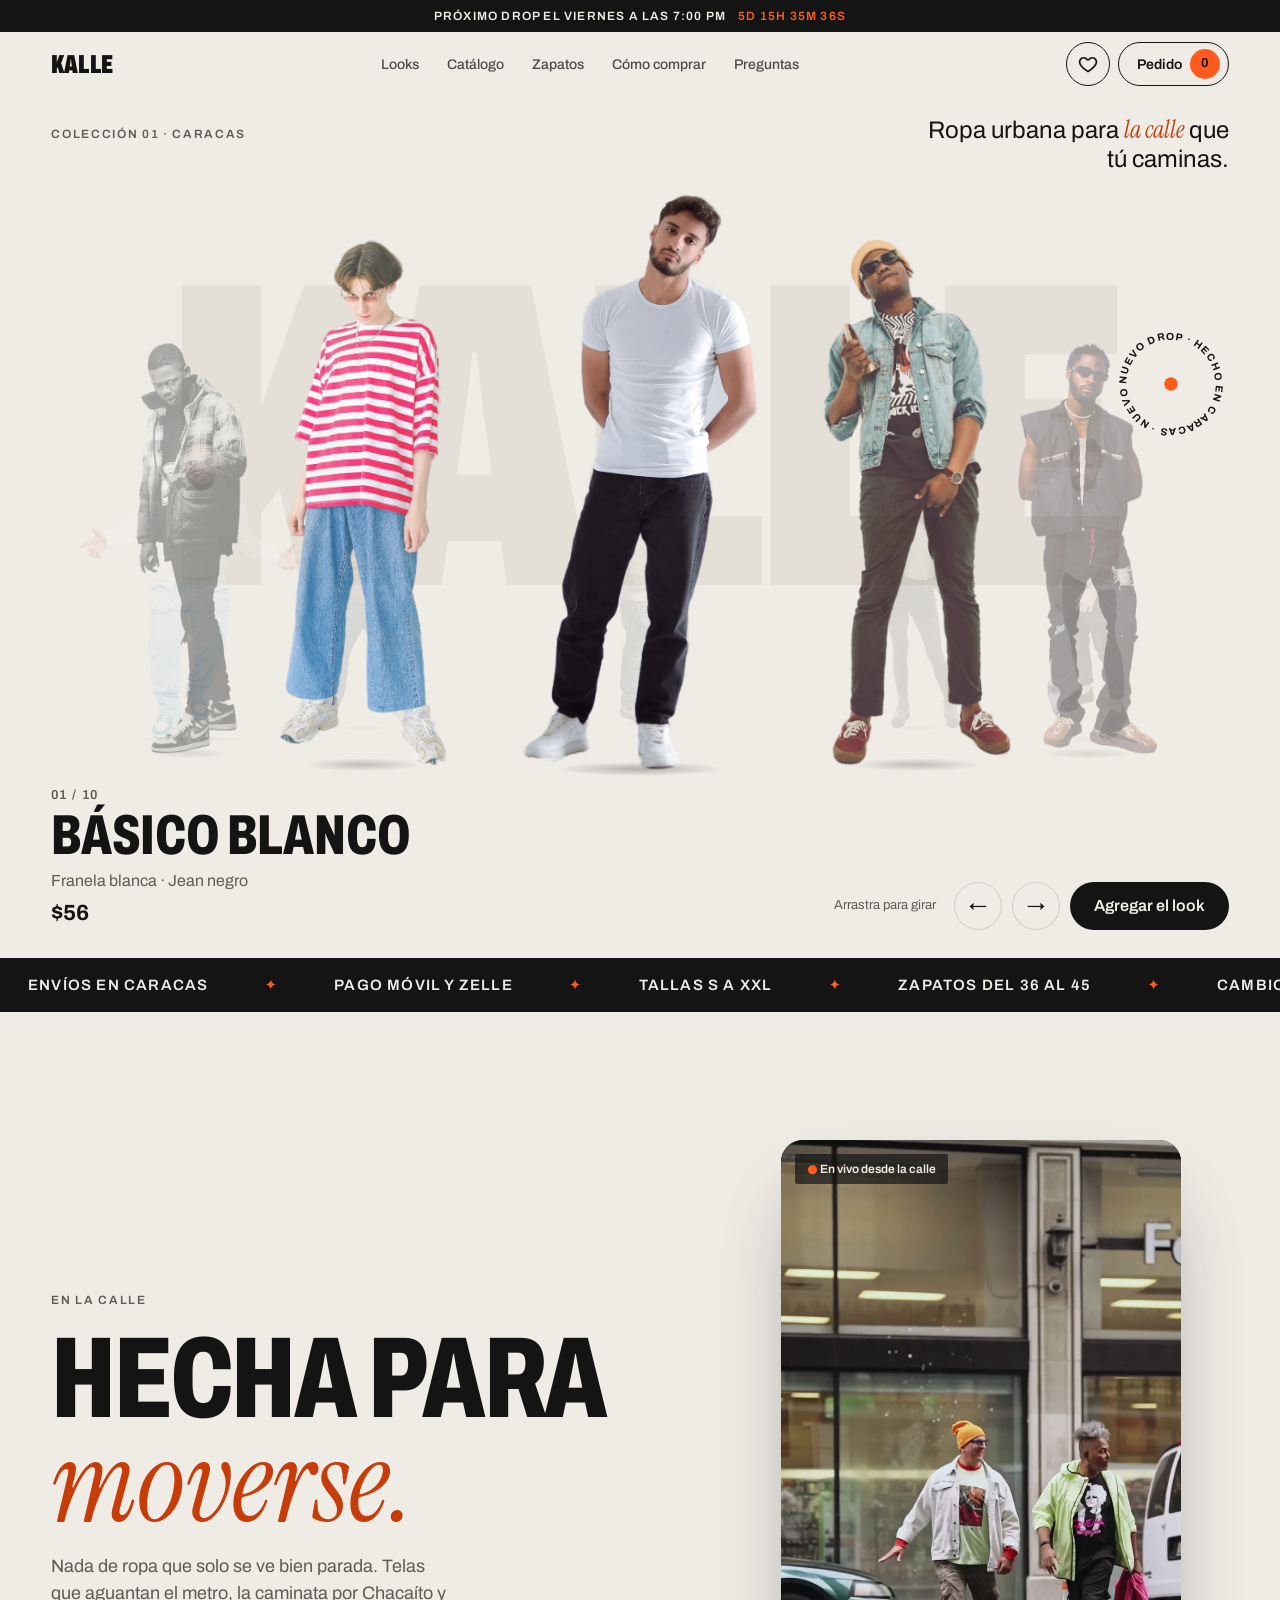
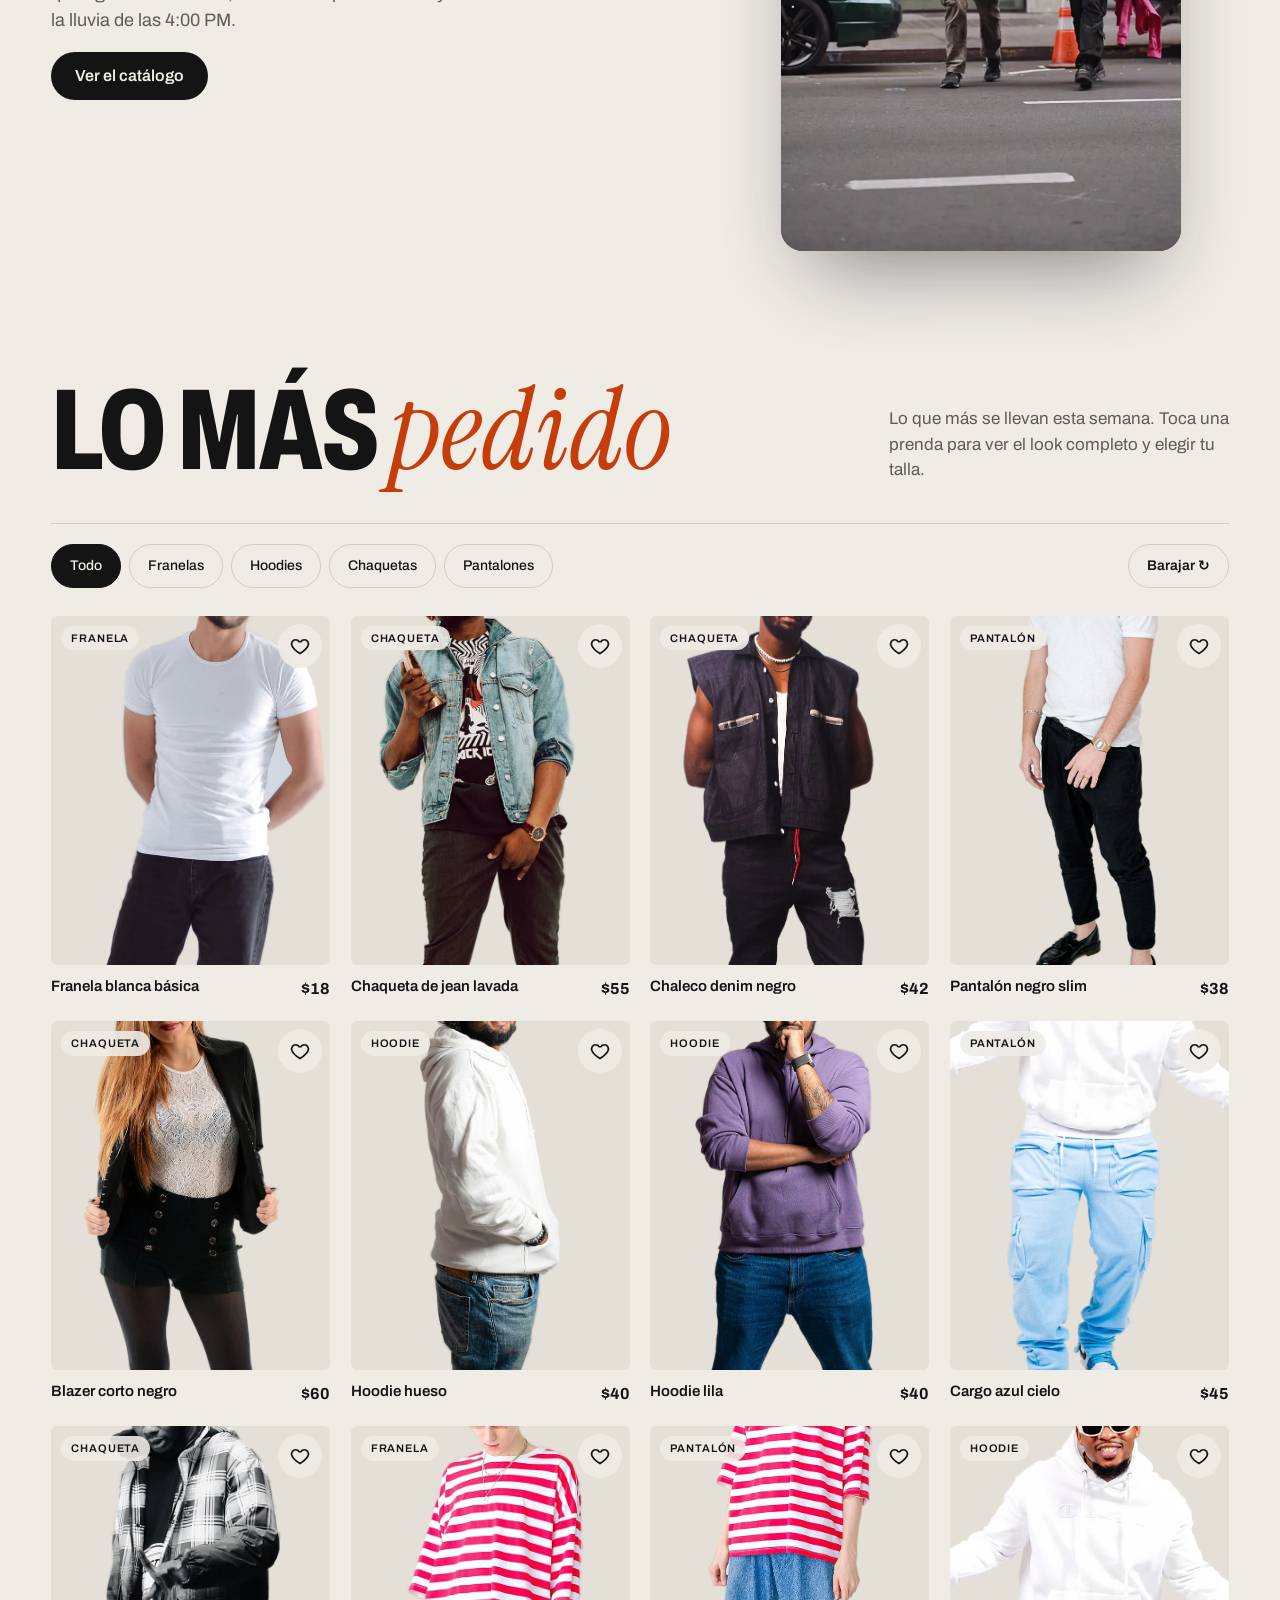
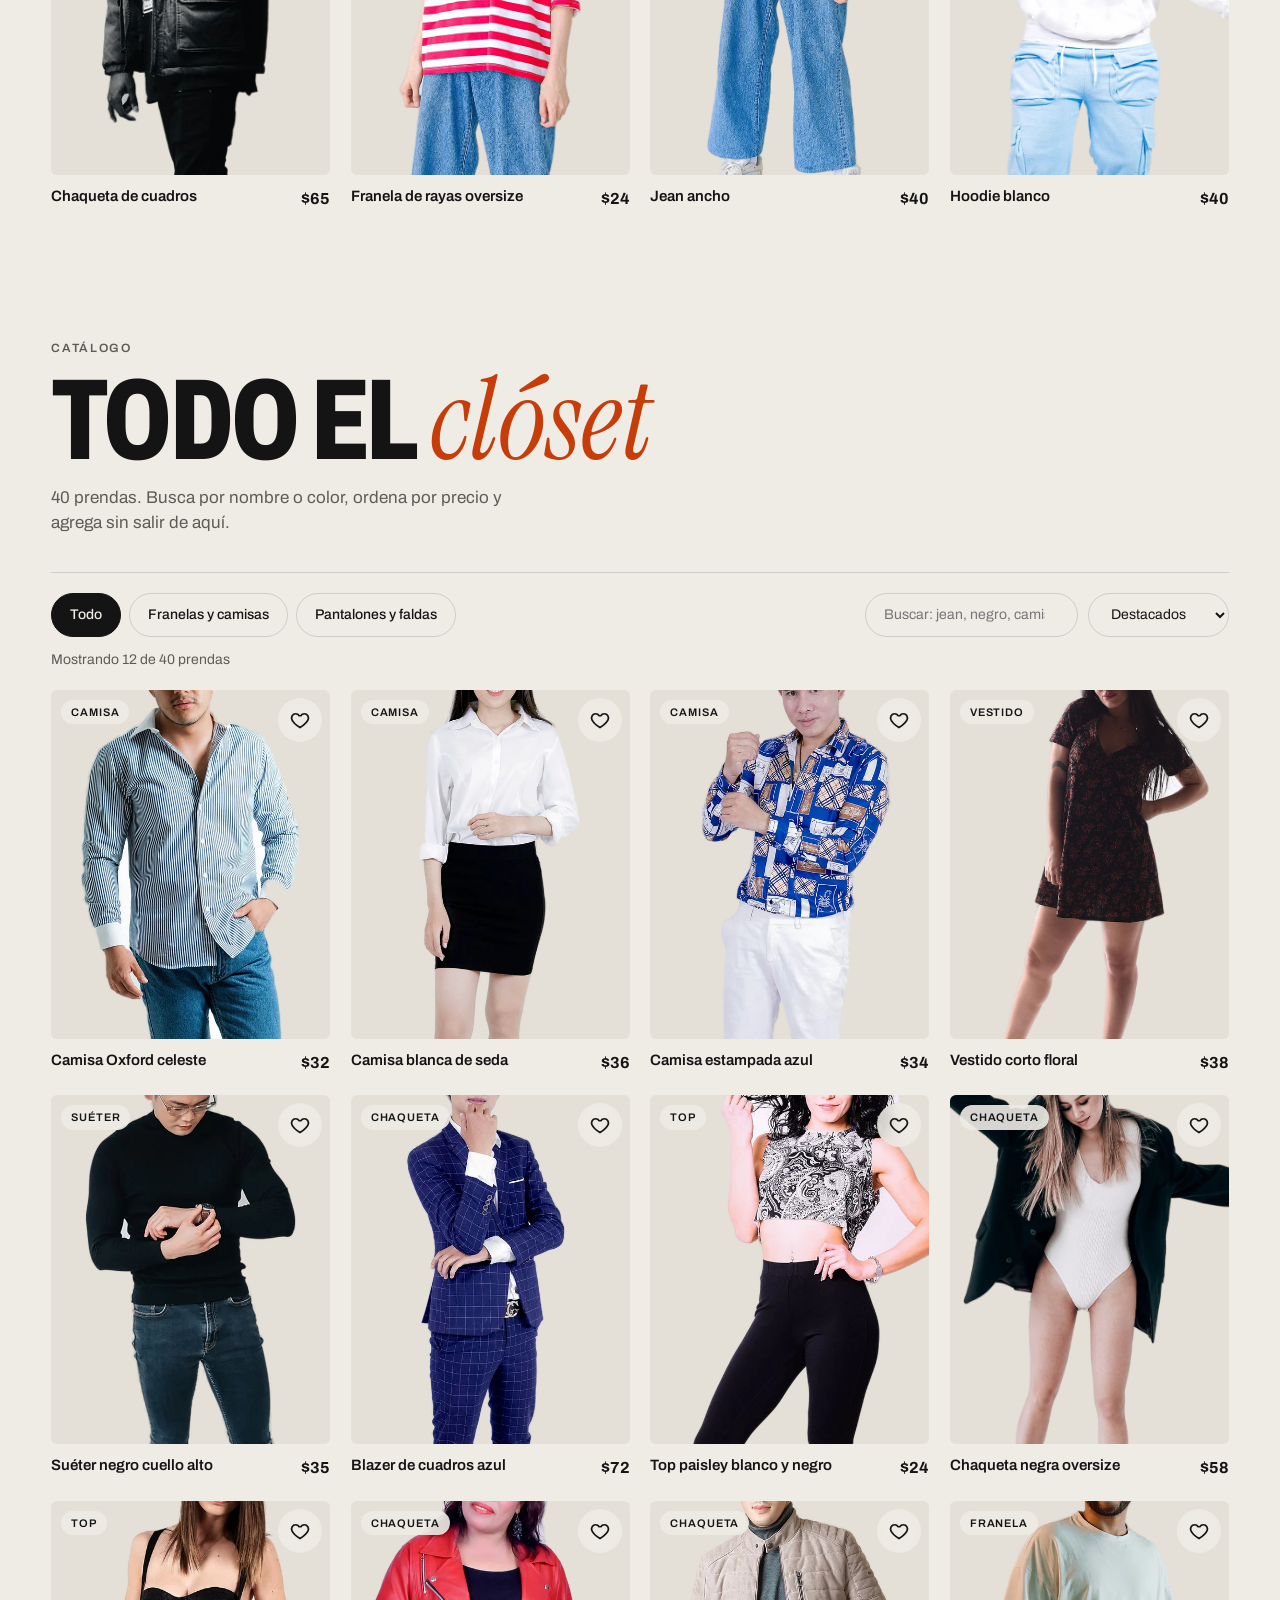
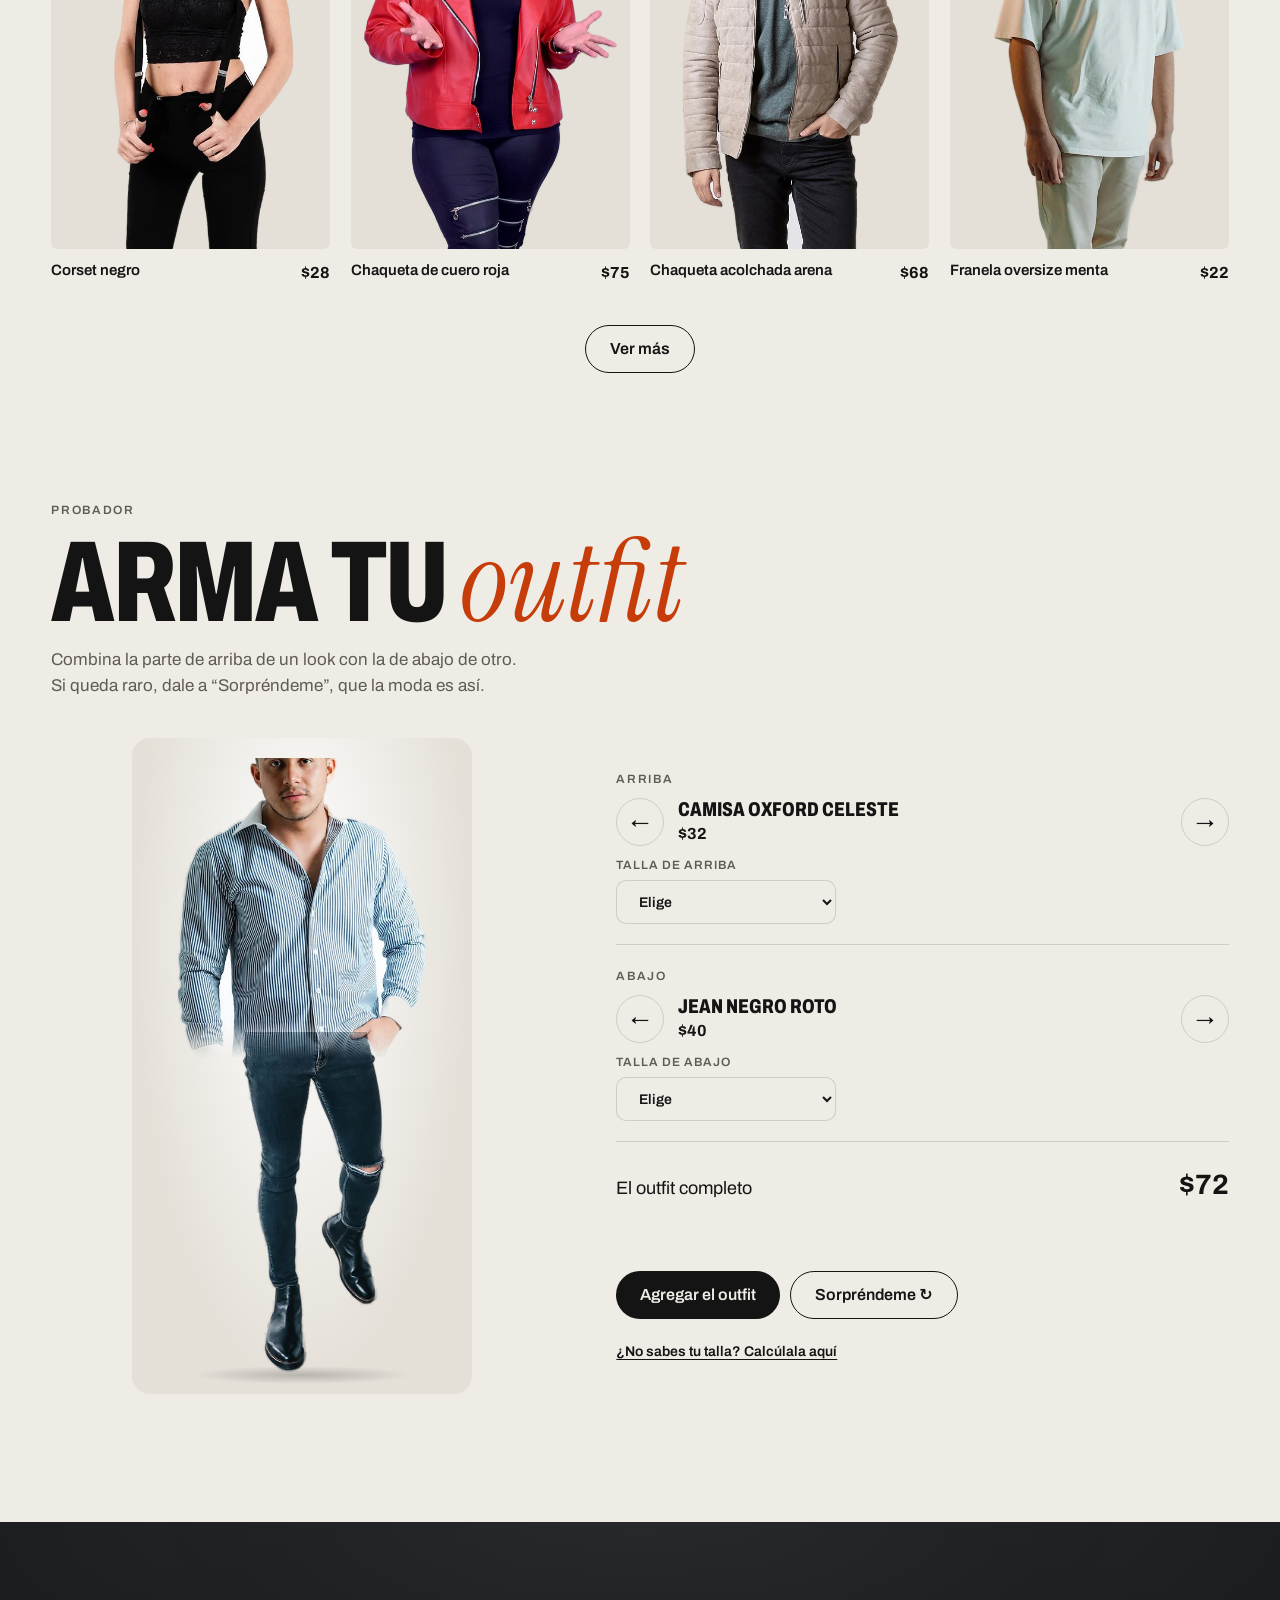
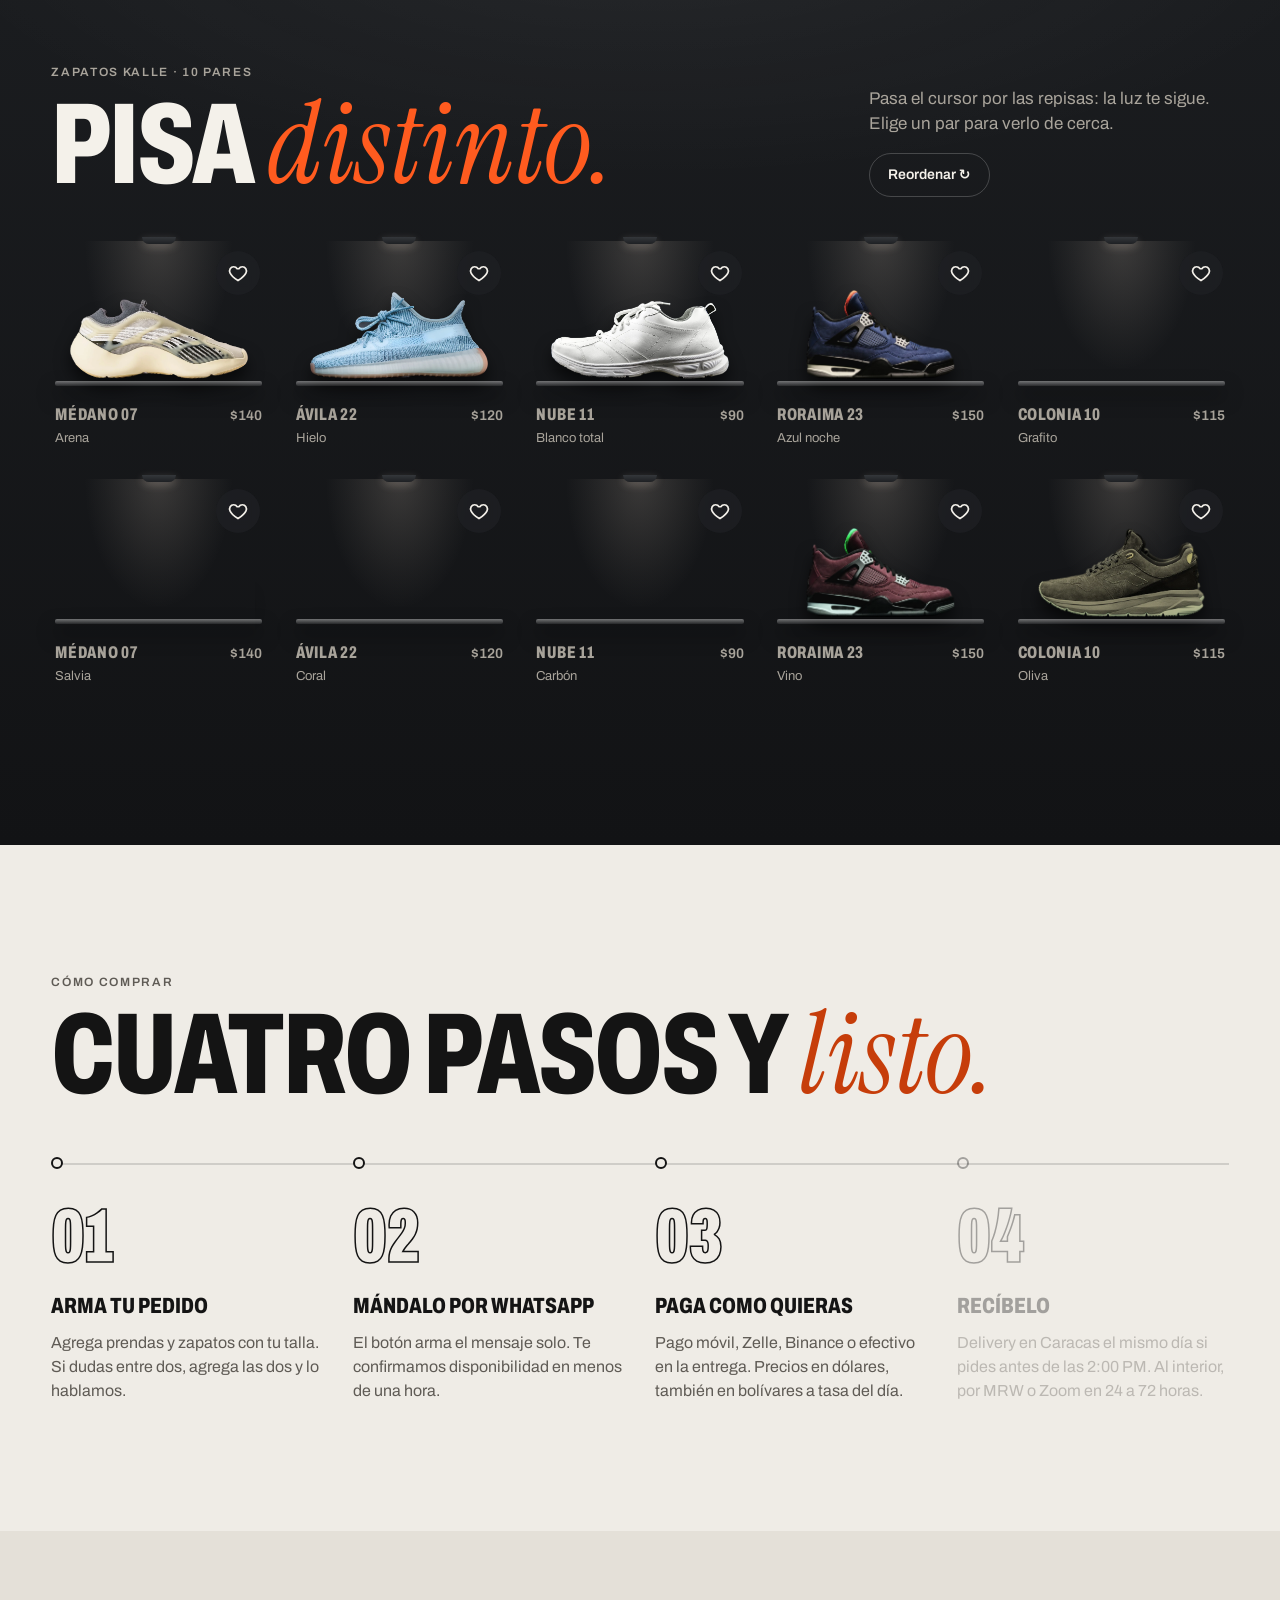
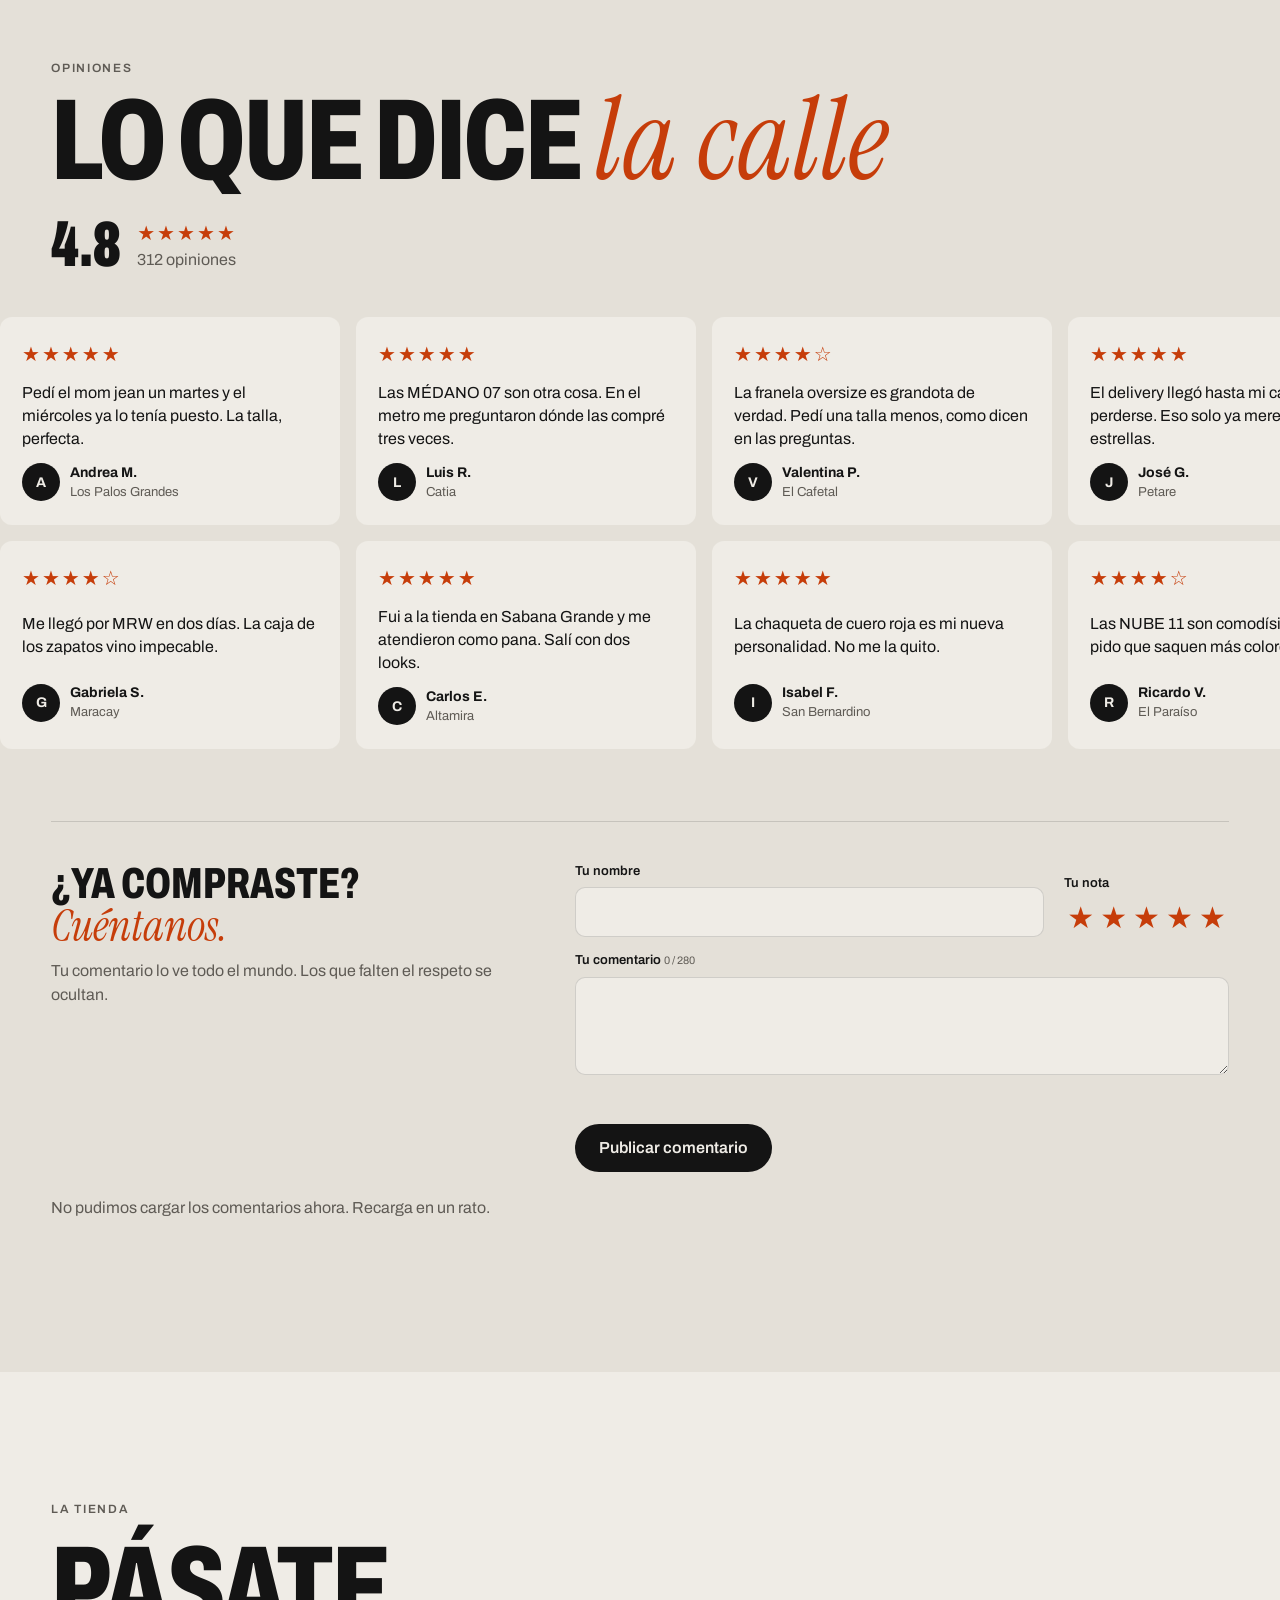
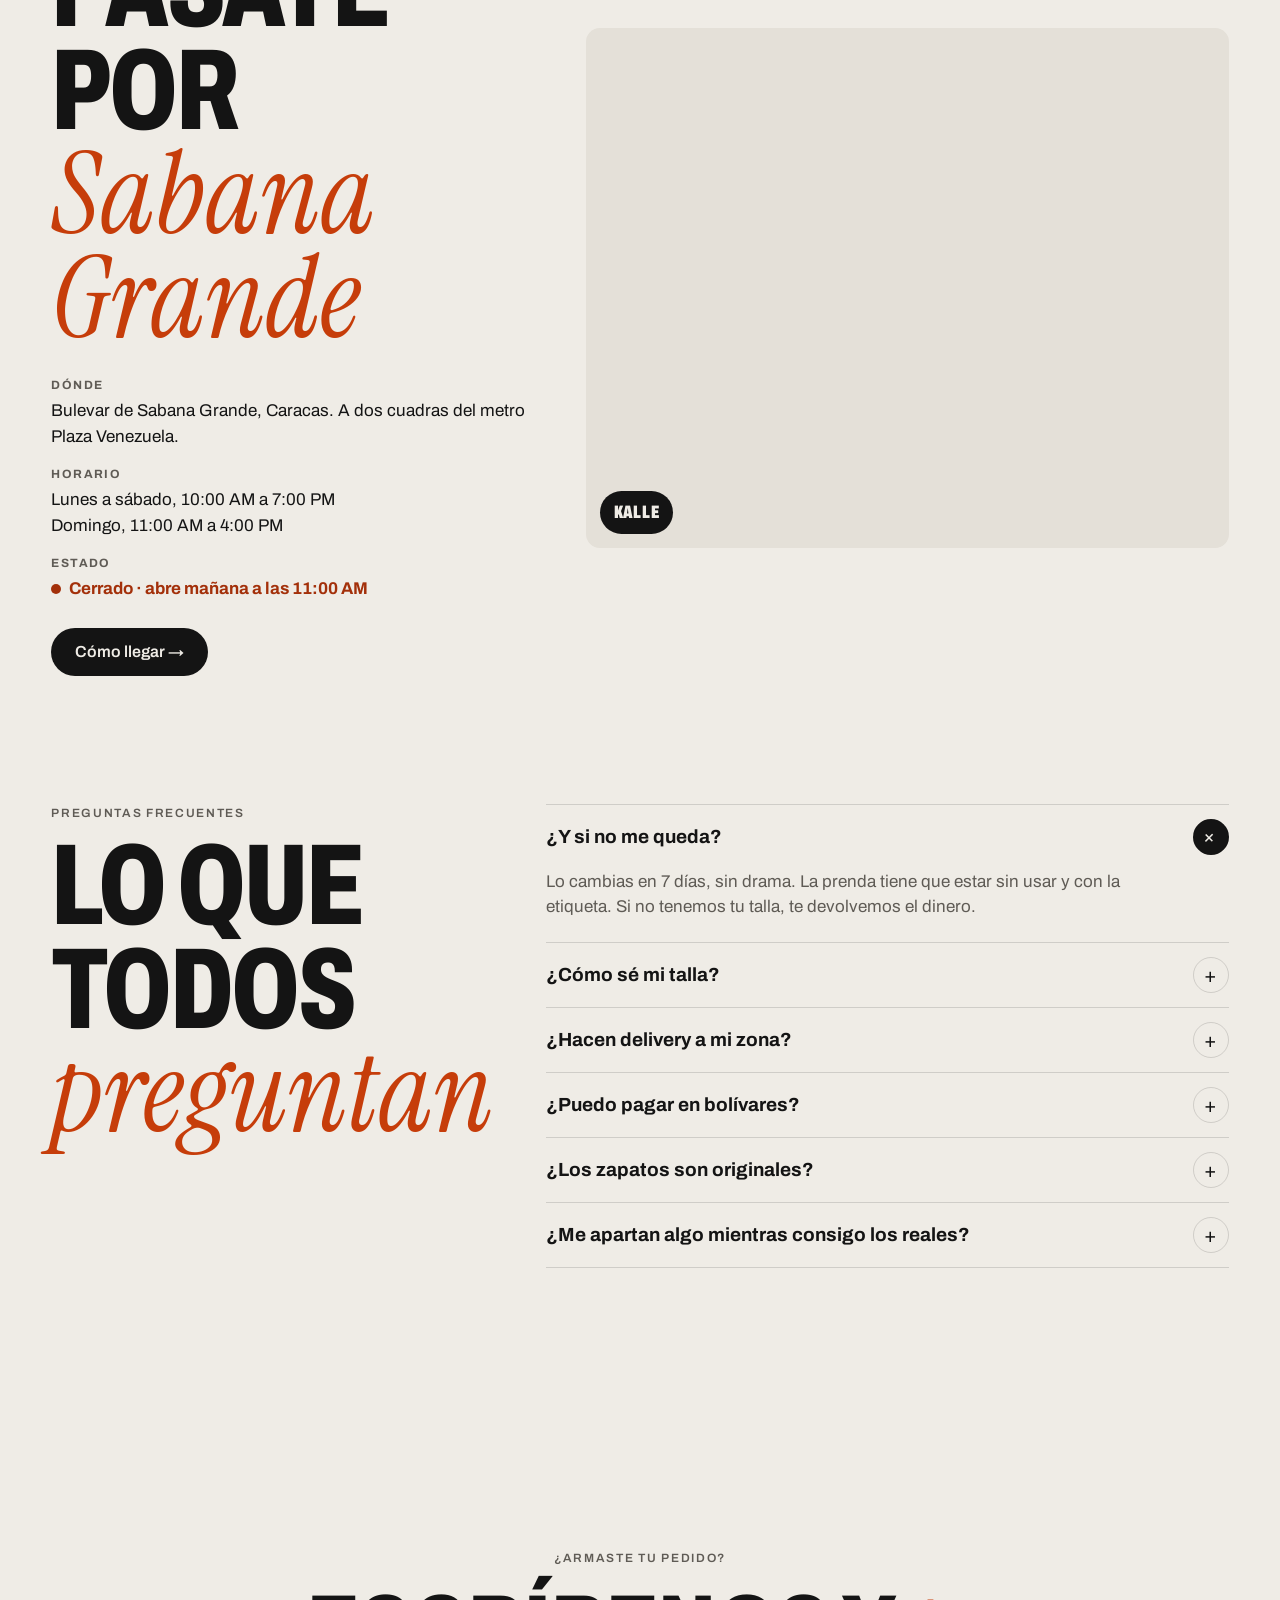
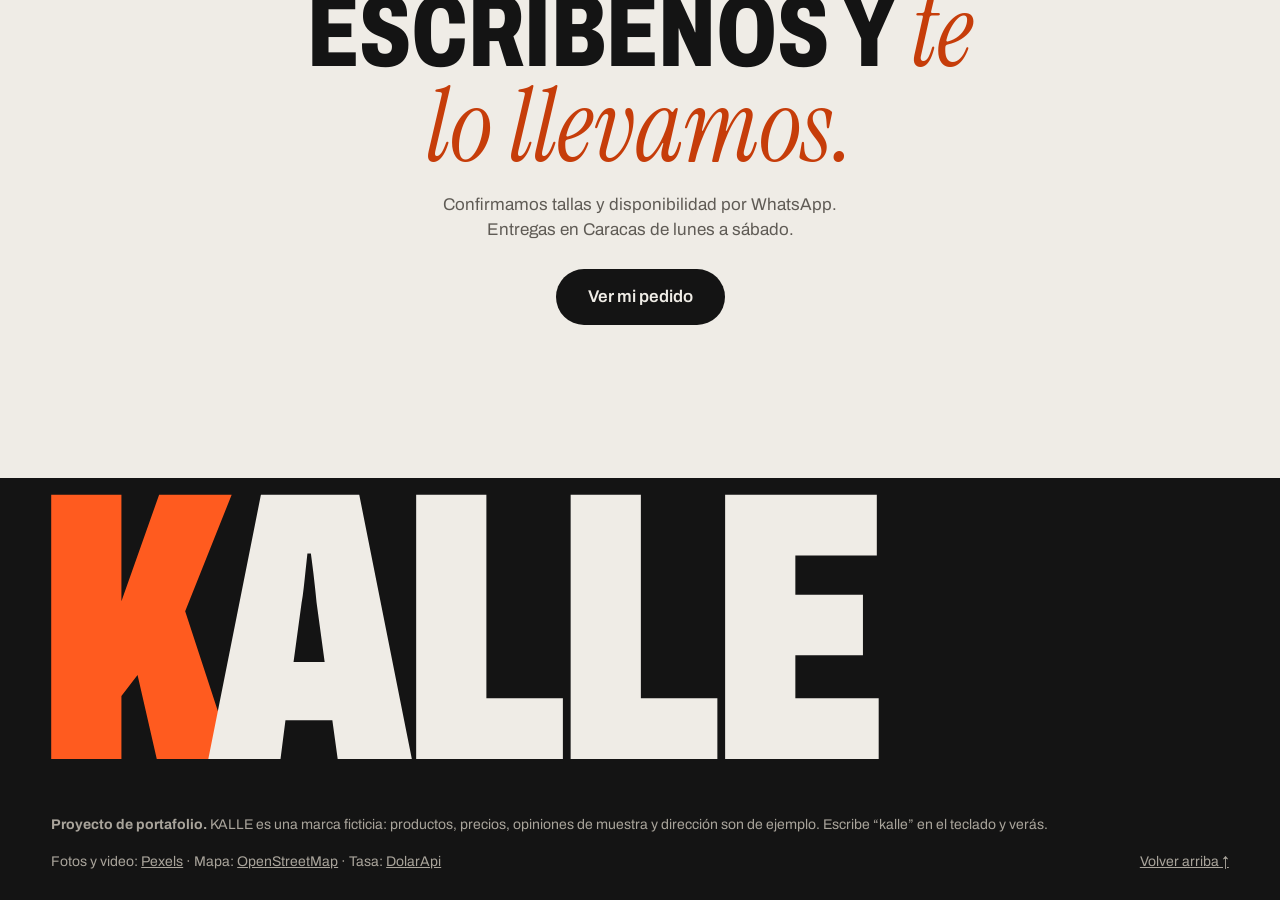
==== commit be0b4778: "Comentarios cortos y etiqueta del video sin forma de píldora Co-Authored-By: Claude Opus 5.5 <norepl" ====
--- a/index.html
+++ b/index.html
@@ -47,7 +47,7 @@
   </header>
 
   <main>
-    <!-- 1 · Presentación: rueda de looks que se arrastra -->
+    <!-- Rueda de looks -->
     <section class="looks" id="looks" aria-label="Looks de la colección">
       <div class="looks__arriba">
         <p class="etiqueta">Colección 01 · Caracas</p>
@@ -87,7 +87,7 @@
       </div>
     </div>
 
-    <!-- 1b · En movimiento: video vertical tipo reel -->
+    <!-- En movimiento -->
     <section class="movimiento" aria-label="KALLE en la calle">
       <div class="movimiento__texto" data-revelar>
         <p class="etiqueta">En la calle</p>
@@ -103,7 +103,7 @@
       </div>
     </section>
 
-    <!-- 2 · Lo más vendido: vitrina con filtros y barajar -->
+    <!-- Lo más vendido -->
     <section class="ropa" id="ropa">
       <div class="ropa__cabeza" data-revelar>
         <h2 class="titulo">Lo más <em>pedido</em></h2>
@@ -122,7 +122,7 @@
       <ul class="prendas" data-prendas></ul>
     </section>
 
-    <!-- 3 · Catálogo completo -->
+    <!-- Catálogo -->
     <section class="catalogo" id="catalogo">
       <div class="catalogo__cabeza" data-revelar>
         <p class="etiqueta">Catálogo</p>
@@ -159,7 +159,7 @@
       </div>
     </section>
 
-    <!-- 3b · Probador de outfits -->
+    <!-- Probador -->
     <section class="probador" id="probador" data-probador>
       <div class="probador__cabeza" data-revelar>
         <p class="etiqueta">Probador</p>
@@ -208,7 +208,7 @@
       </div>
     </section>
 
-    <!-- 4 · Zapatos: showroom con repisas que se encienden -->
+    <!-- Zapatos -->
     <section class="zapatos" id="zapatos">
       <div class="zapatos__cabeza" data-revelar>
         <div>
@@ -223,7 +223,7 @@
       <ul class="showroom" data-pares></ul>
     </section>
 
-    <!-- 5 · Cómo comprar -->
+    <!-- Cómo comprar -->
     <section class="comprar" id="comprar">
       <div class="comprar__cabeza" data-revelar>
         <p class="etiqueta">Cómo comprar</p>
@@ -253,7 +253,7 @@
       </ol>
     </section>
 
-    <!-- 6 · Opiniones y comentarios -->
+    <!-- Opiniones -->
     <section class="opiniones" id="opiniones">
       <div class="opiniones__cabeza" data-revelar>
         <p class="etiqueta">Opiniones</p>
@@ -303,7 +303,7 @@
       </div>
     </section>
 
-    <!-- 7 · Ubicación -->
+    <!-- Ubicación -->
     <section class="ubicacion" id="ubicacion">
       <div class="ubicacion__datos" data-revelar>
         <p class="etiqueta">La tienda</p>
@@ -322,7 +322,7 @@
       </div>
     </section>
 
-    <!-- 8 · Preguntas frecuentes -->
+    <!-- Preguntas -->
     <section class="preguntas" id="preguntas">
       <div class="preguntas__cabeza" data-revelar>
         <p class="etiqueta">Preguntas frecuentes</p>
@@ -356,7 +356,7 @@
       </div>
     </section>
 
-    <!-- 9 · Cierre -->
+    <!-- Cierre -->
     <section class="cierre" id="contacto">
       <p class="etiqueta">¿Armaste tu pedido?</p>
       <h2 class="cierre__frase">Escríbenos y <em>te lo llevamos.</em></h2>
@@ -392,7 +392,7 @@
     </div>
   </dialog>
 
-  <!-- Escaparate de zapatos (vista grande) -->
+  <!-- Escaparate -->
   <dialog class="escaparate" data-escaparate aria-labelledby="escaparate-nombre">
     <button class="cerrar cerrar--claro" type="button" data-cerrar aria-label="Cerrar">✕</button>
     <div class="escaparate__info">
--- a/css/secciones.css
+++ b/css/secciones.css
@@ -1,5 +1,4 @@
-/* Secciones nuevas: anuncio, catálogo, showroom de zapatos, escaparate, compra,
-   opiniones, comentarios, ubicación, preguntas y efectos. Usa los tokens de estilos.css. */
+/* Secciones (usa los tokens de estilos.css) */
 
 .sr {
   position: absolute;
@@ -99,7 +98,7 @@
 .catalogo__mas[hidden] { display: none; }
 .prenda--nueva { animation: aparecer 0.6s var(--curva) both; }
 
-/* ============ Showroom de zapatos (pared, focos y repisas que se encienden) ============ */
+/* ============ Showroom de zapatos ============ */
 .zapatos {
   padding: clamp(80px, 11vw, 150px) var(--margen);
   background:
@@ -130,7 +129,7 @@
   padding: 0 4px 18px;
   isolation: isolate;
 }
-/* el foco del techo y el cono de luz sobre la pared */
+/* Foco y cono de luz */
 .repisa__foco {
   justify-self: center;
   width: 34px;
@@ -159,7 +158,7 @@
   transition: transform 0.5s var(--curva);
 }
 .repisa:hover .repisa__zapato, .repisa.activo .repisa__zapato { transform: translateY(-6px) scale(1.04); }
-/* vidrio de la repisa */
+/* Vidrio de la repisa */
 .repisa__vidrio {
   position: relative;
   height: 5px;
@@ -168,7 +167,7 @@
   background: linear-gradient(rgba(255, 255, 255, 0.4), rgba(255, 255, 255, 0.08));
   box-shadow: 0 10px 18px rgba(0, 0, 0, 0.55);
 }
-/* la luz LED naranja: sigue al cursor a lo largo de la repisa */
+/* Luz LED que sigue al cursor */
 .repisa__vidrio::after {
   content: '';
   position: absolute;
@@ -204,7 +203,7 @@
 .repisa__abrir::after { content: ''; position: absolute; inset: 0; }
 .repisa__abrir:focus-visible::after { outline: 2px solid var(--naranja); outline-offset: 2px; border-radius: 8px; }
 
-/* ============ Escaparate (vista grande como en el video) ============ */
+/* ============ Escaparate ============ */
 .escaparate {
   width: 100%;
   max-width: 100%;
@@ -418,7 +417,7 @@
 }
 .campo input:focus, .campo textarea:focus { outline: 2px solid var(--naranja); outline-offset: 1px; }
 .campo--estrellas legend { padding: 0; margin-bottom: 6px; }
-/* estrellas: van al revés para que el ~ pinte las anteriores */
+/* Estrellas en orden inverso para que ~ pinte las anteriores */
 .elegir-estrellas { display: flex; flex-direction: row-reverse; justify-content: flex-end; }
 .elegir-estrellas input { position: absolute; opacity: 0; width: 1px; height: 1px; }
 .elegir-estrellas label { padding: 4px 3px; color: #c9c3b8; font-size: 30px; line-height: 1; cursor: pointer; transition: color 0.15s, transform 0.15s; }
@@ -494,7 +493,7 @@
 }
 .acordeon details[open] summary::after { transform: rotate(45deg); background: var(--tinta); color: var(--hueso); }
 .acordeon details p { margin: 0; padding: 0 56px 22px 0; color: var(--gris); font-size: 17px; }
-/* abrir y cerrar con movimiento donde el navegador lo permite */
+/* Abrir y cerrar animado donde se pueda */
 @supports (interpolate-size: allow-keywords) {
   .acordeon { interpolate-size: allow-keywords; }
   .acordeon details::details-content { height: 0; overflow: hidden; transition: height 0.4s var(--curva), content-visibility 0.4s allow-discrete; }
@@ -638,7 +637,7 @@
   left: 14px;
   top: 14px;
   padding: 6px 12px;
-  border-radius: 999px;
+  border-radius: 2px;
   background: rgba(20, 20, 20, 0.7);
   color: var(--hueso);
   font-size: 12px;
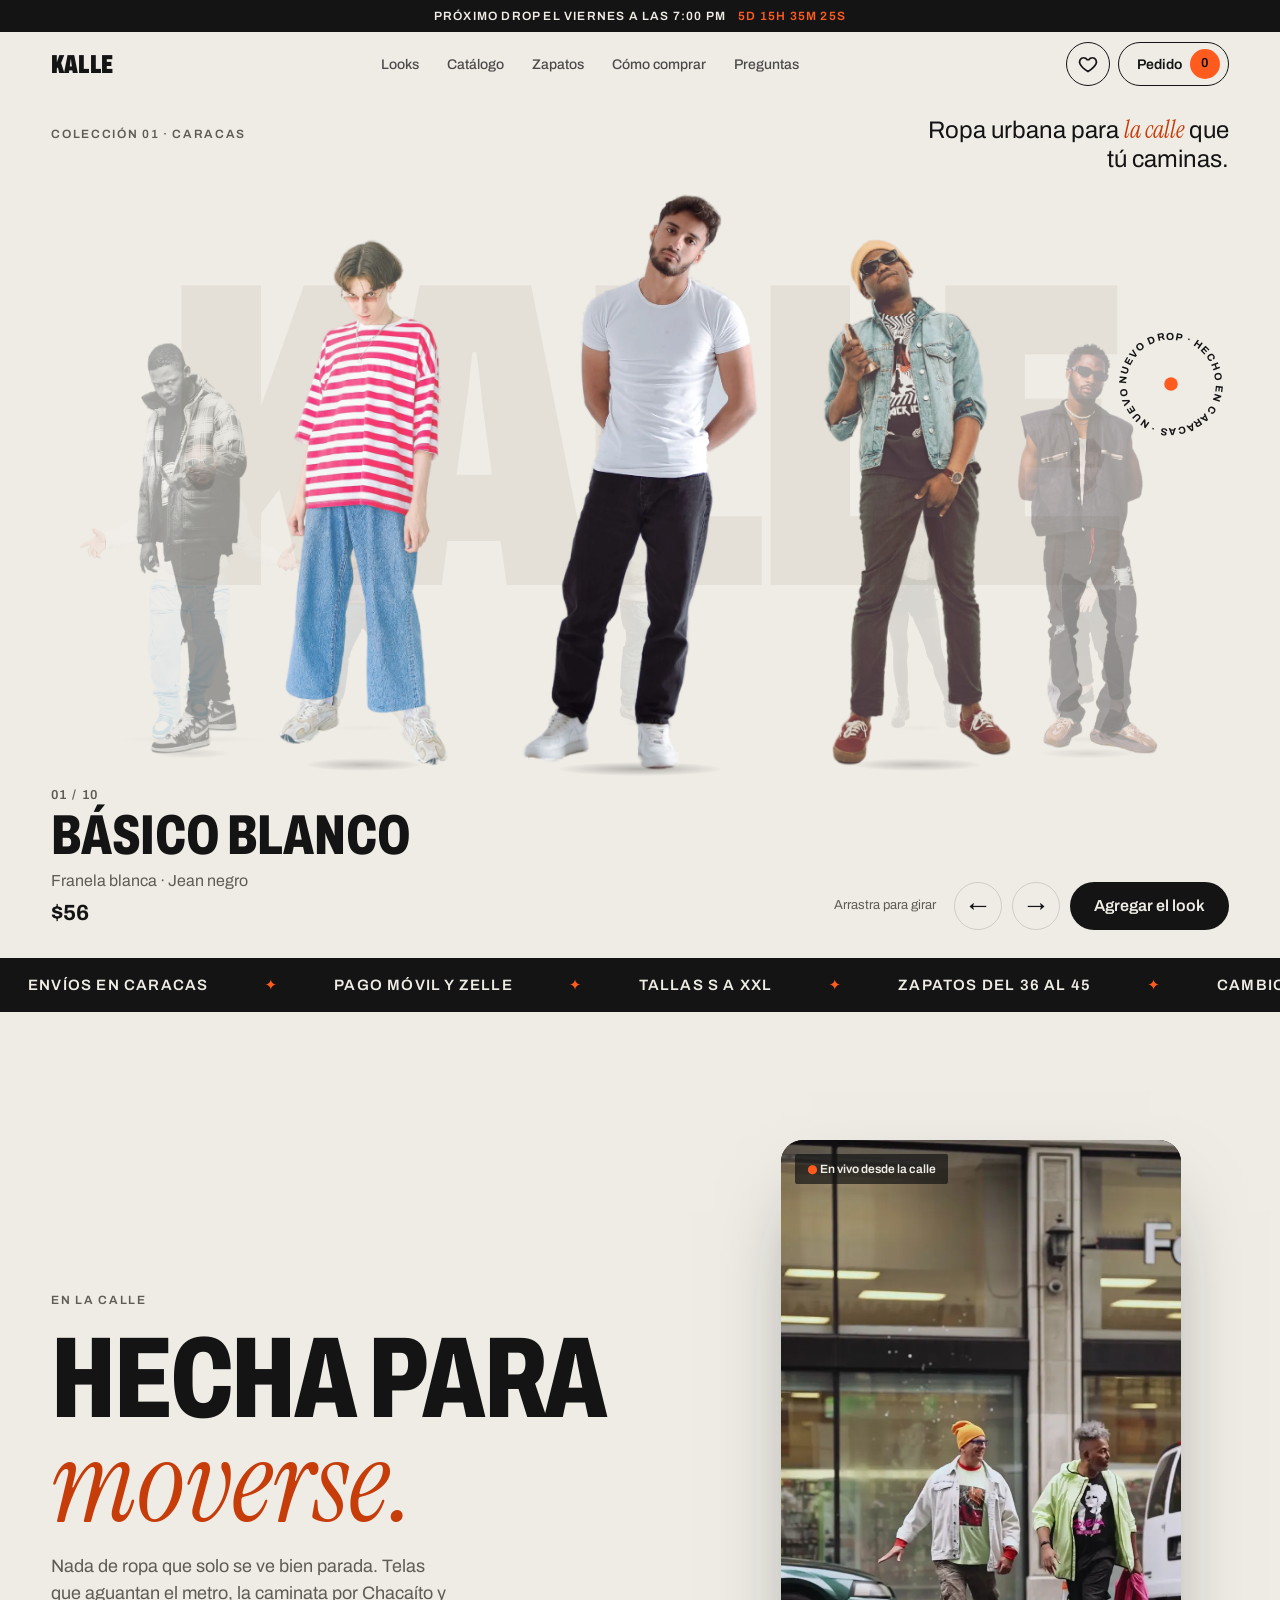
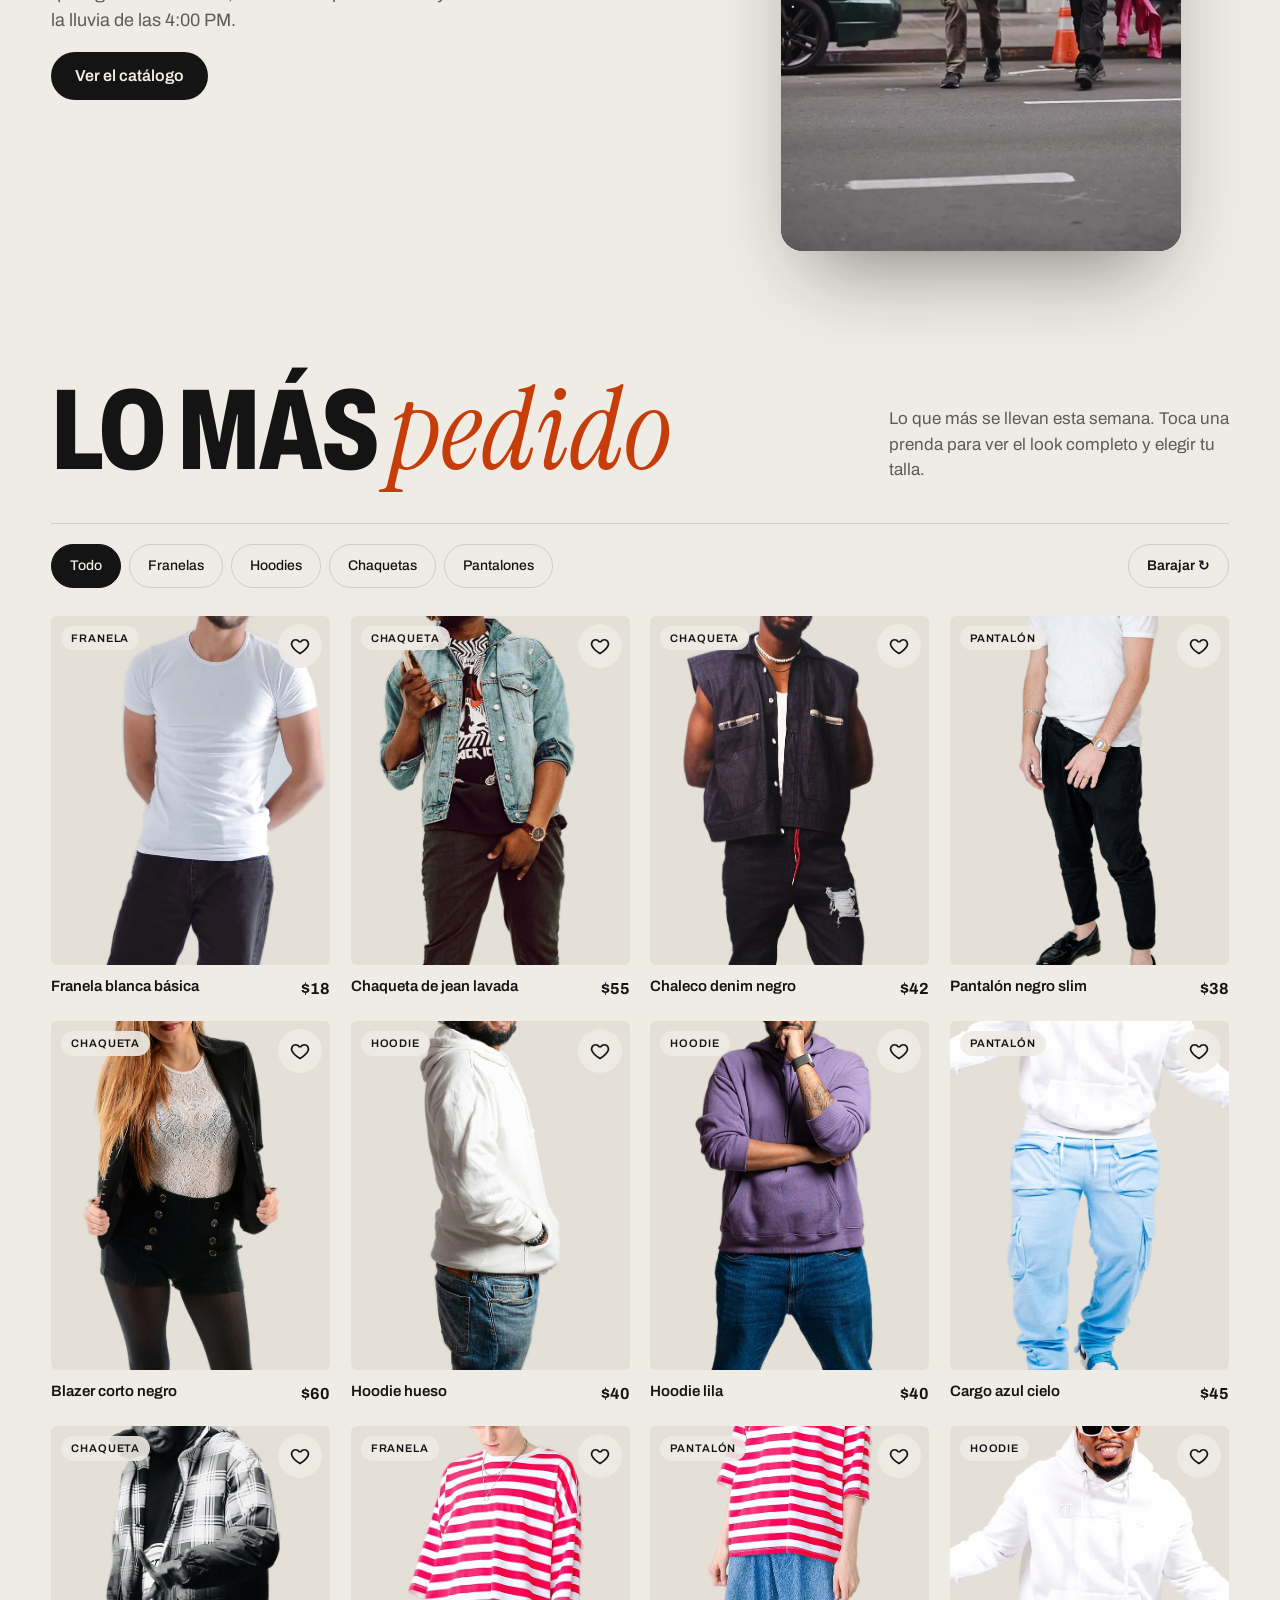
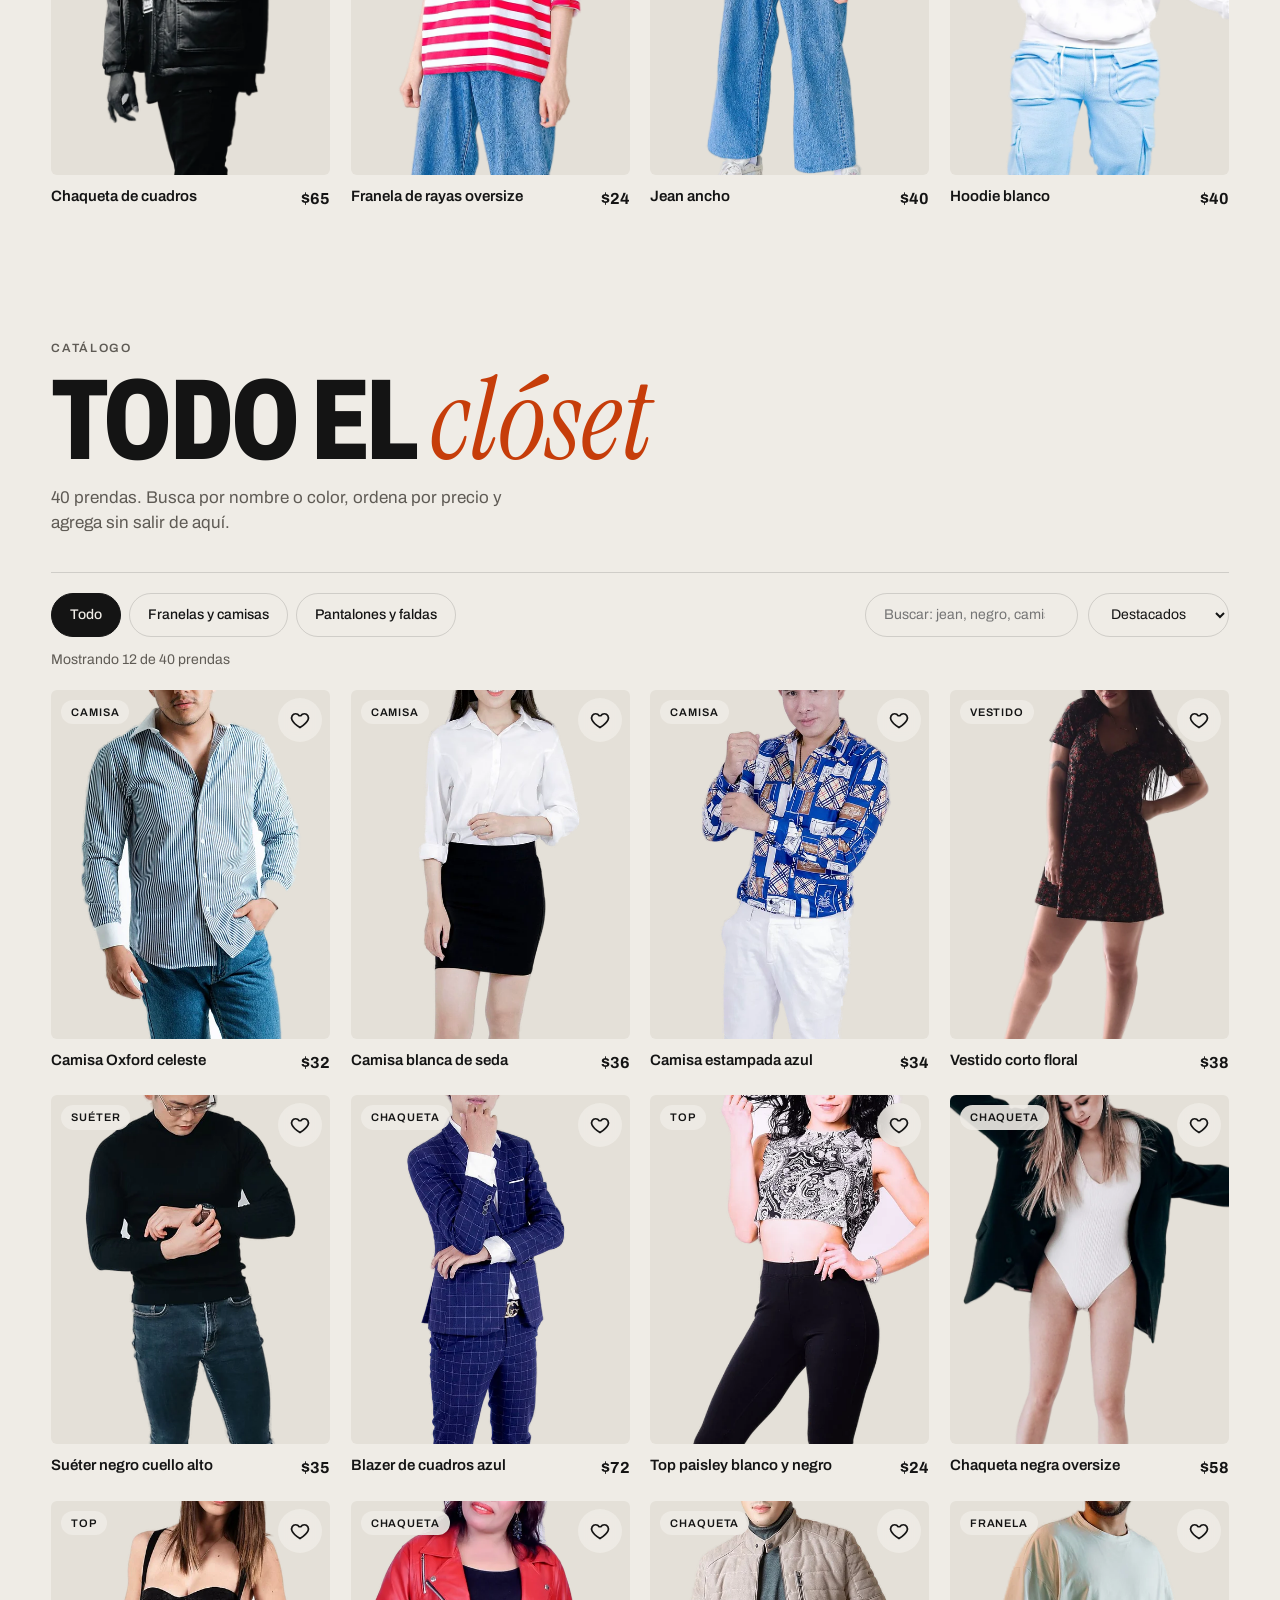
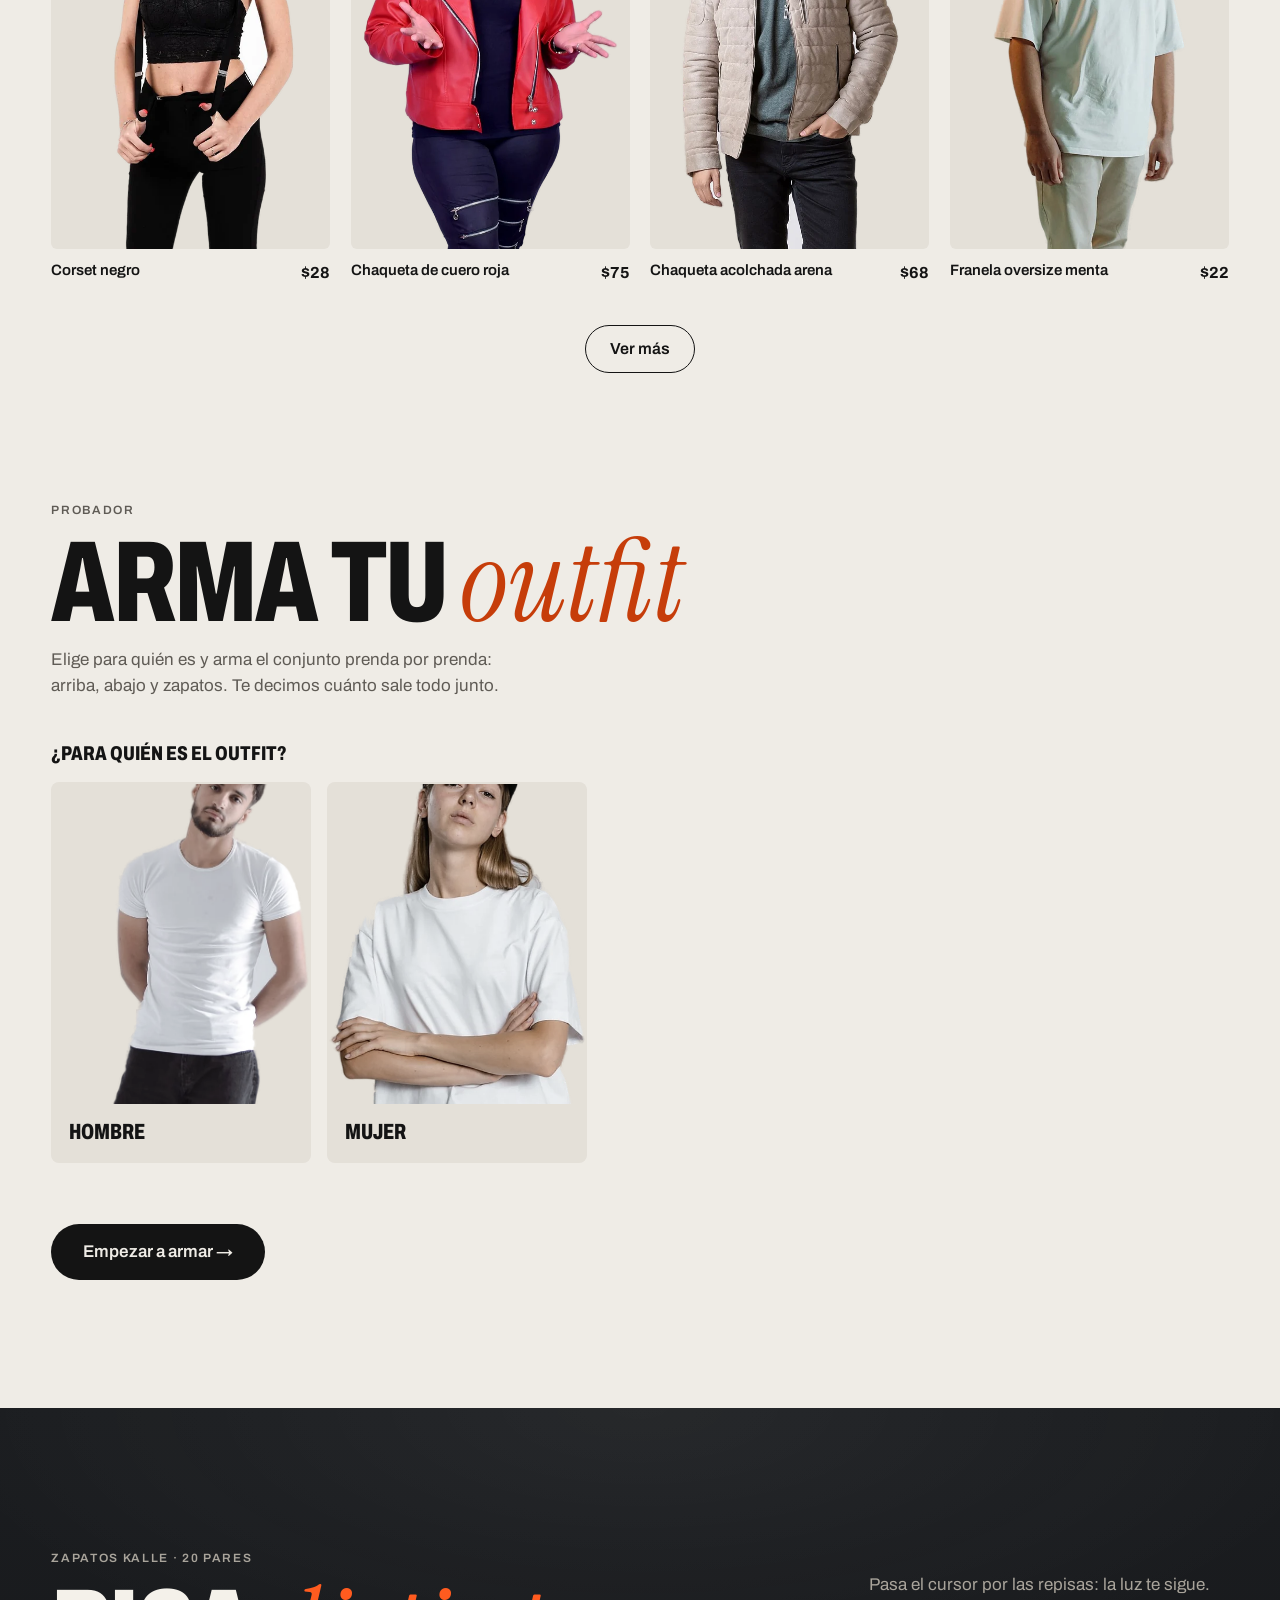
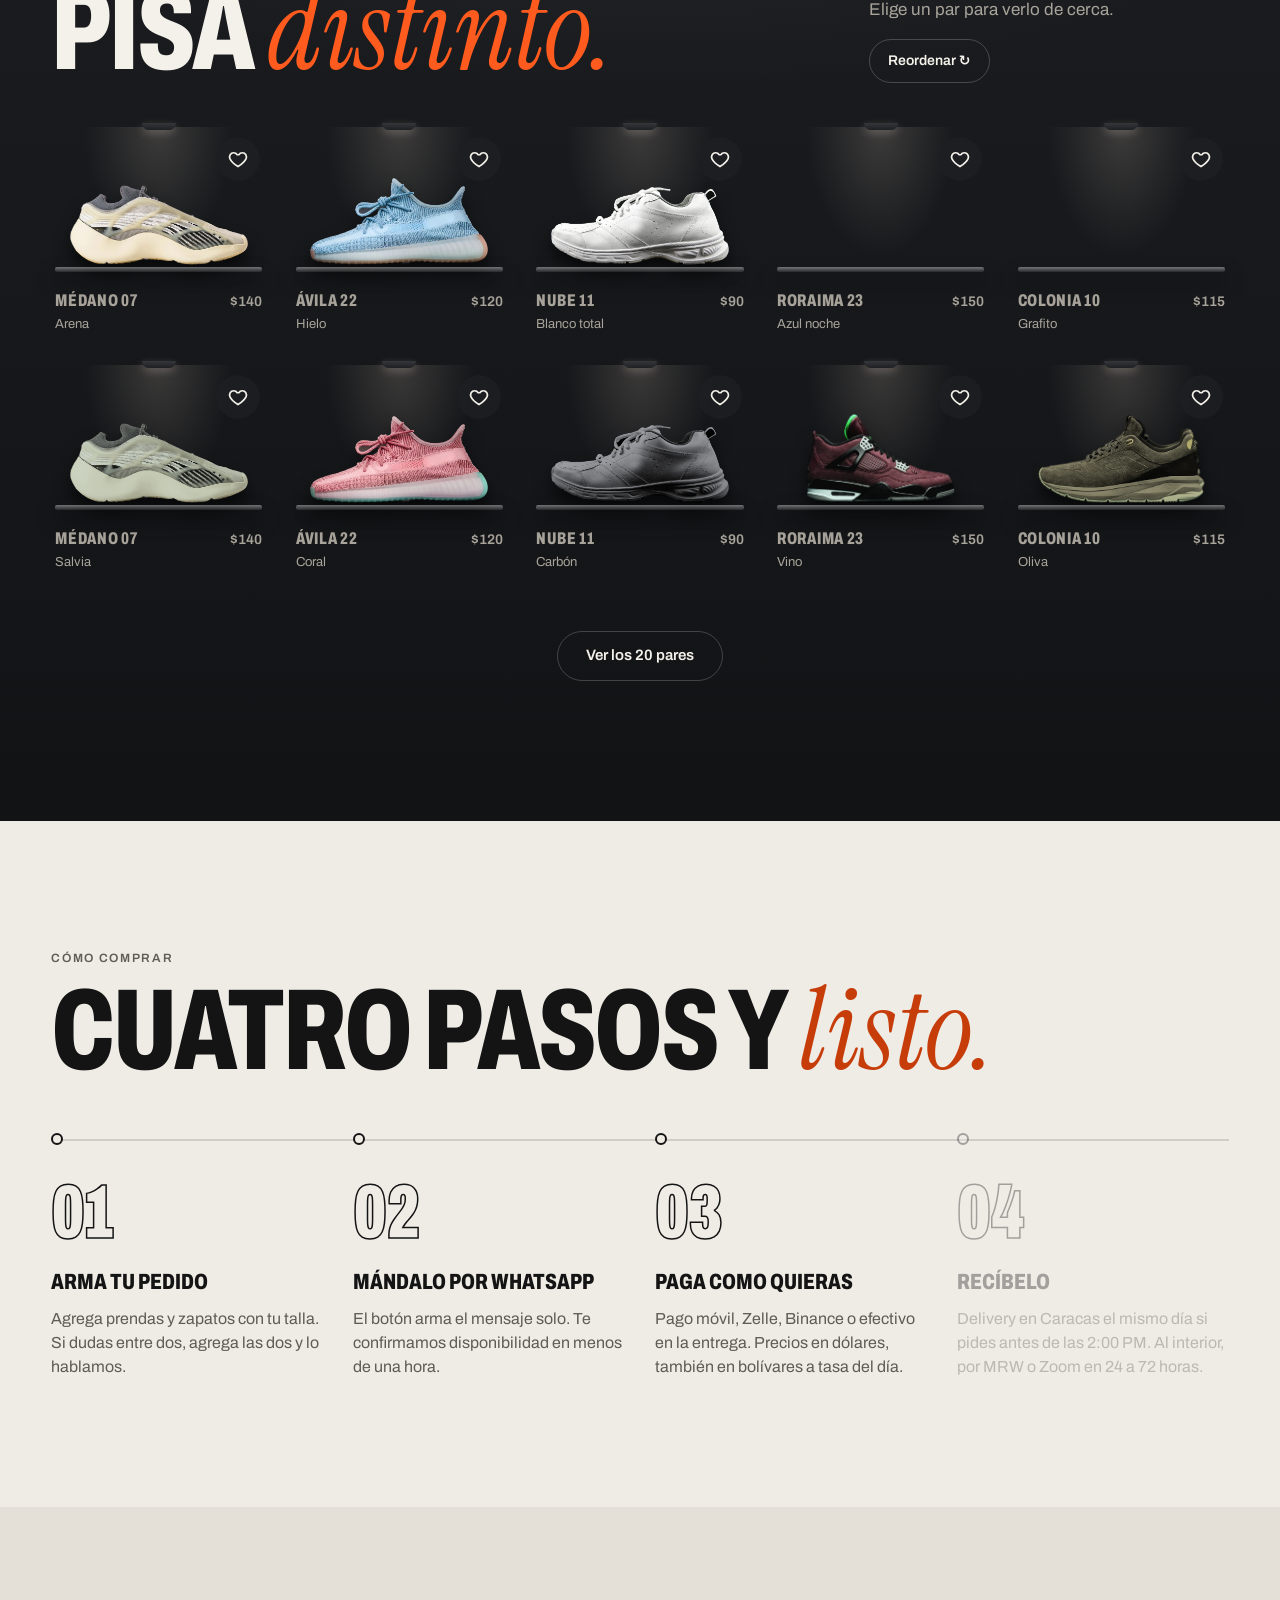
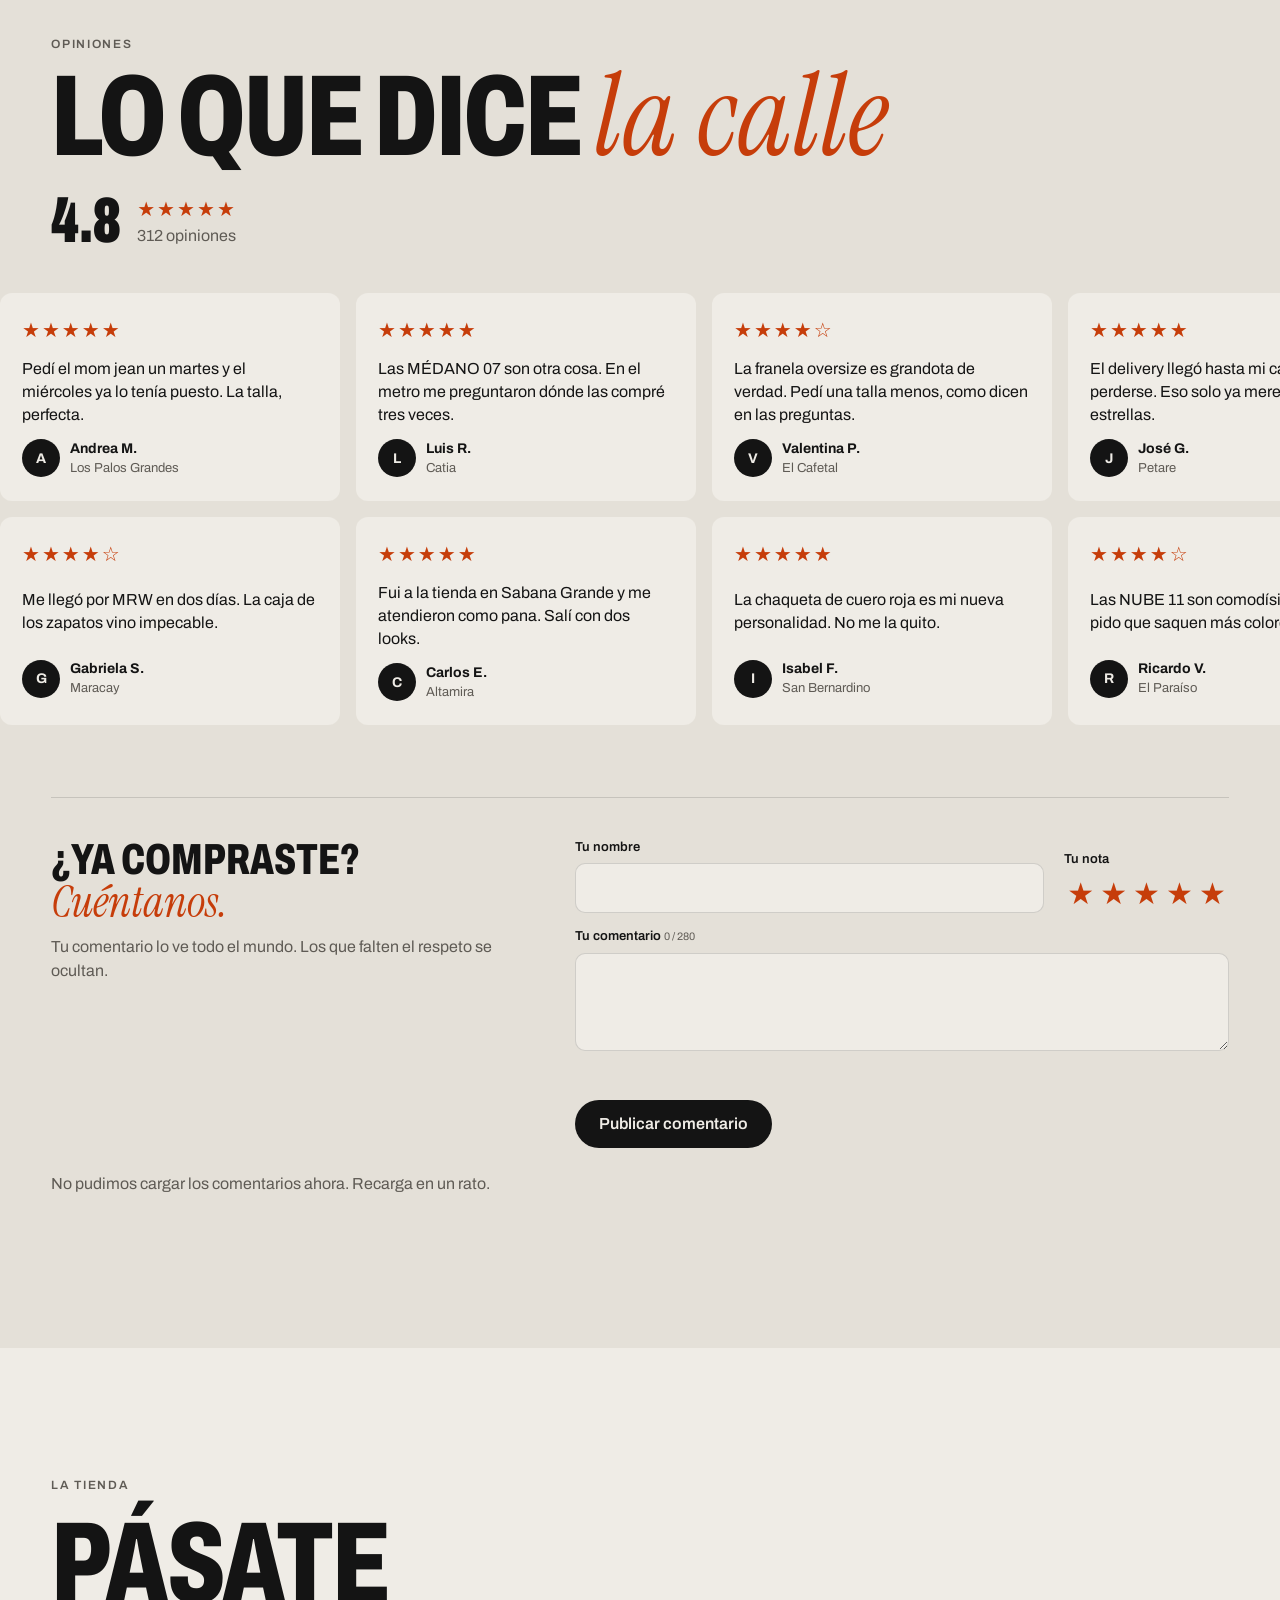
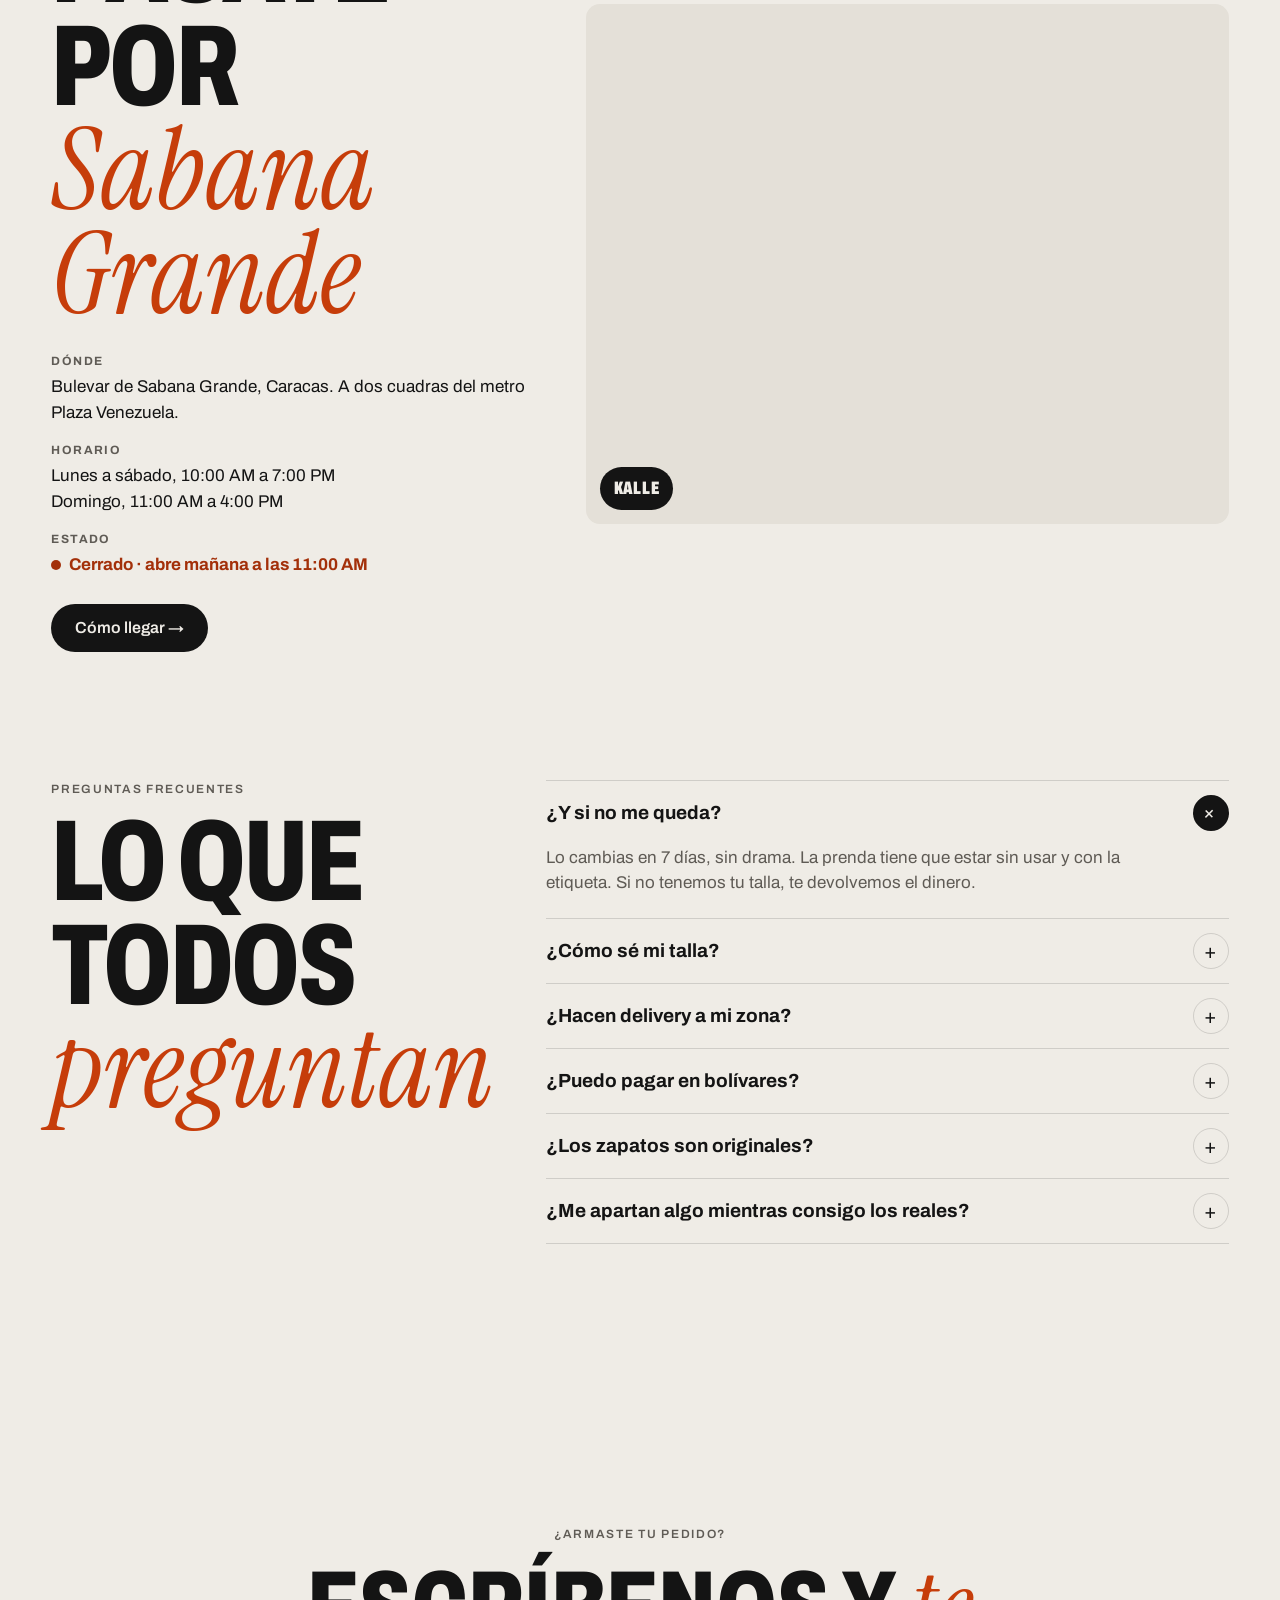
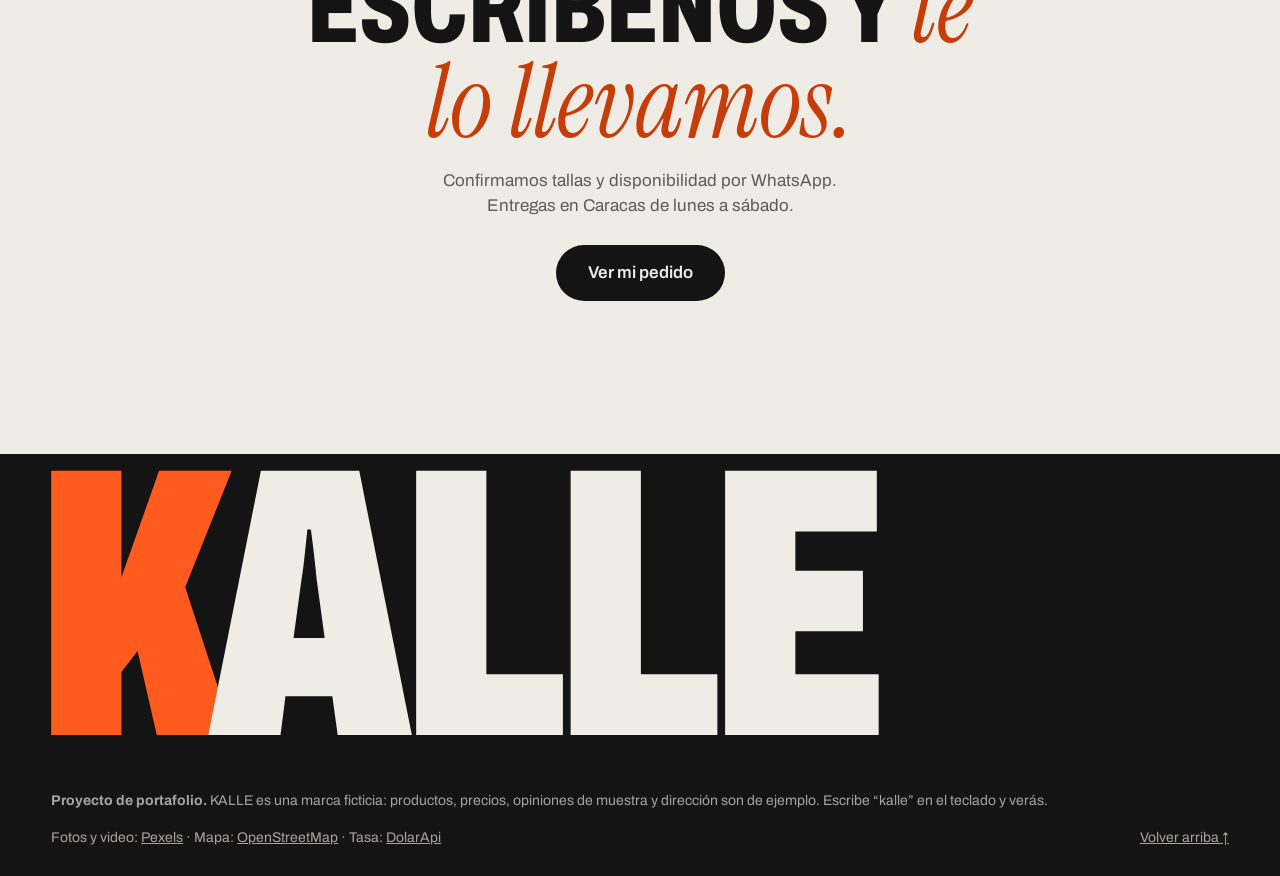
==== commit edf3b1a4: "Probador por hombre o mujer, prenda por prenda, y 20 pares de zapatos El probador ya no une medio cu" ====
--- a/index.html
+++ b/index.html
@@ -164,47 +164,41 @@
       <div class="probador__cabeza" data-revelar>
         <p class="etiqueta">Probador</p>
         <h2 class="titulo">Arma tu <em>outfit</em></h2>
-        <p class="probador__texto">Combina la parte de arriba de un look con la de abajo de otro. Si queda raro, dale a “Sorpréndeme”, que la moda es así.</p>
-      </div>
-      <div class="probador__cuerpo">
-        <div class="maniqui" aria-label="Vista previa del outfit">
-          <div class="maniqui__parte maniqui__parte--arriba" data-parte-probador="arriba" tabindex="0" aria-label="Parte de arriba. Usa las flechas para cambiarla."><img alt="" /></div>
-          <div class="maniqui__parte maniqui__parte--abajo" data-parte-probador="abajo" tabindex="0" aria-label="Parte de abajo. Usa las flechas para cambiarla."><img alt="" /></div>
-          <div class="maniqui__suelo" aria-hidden="true"></div>
-        </div>
-        <div class="probador__controles">
-          <div class="control">
-            <p class="etiqueta">Arriba</p>
-            <div class="control__fila">
-              <button class="flecha" type="button" data-probador-mover="arriba:-1" aria-label="Prenda de arriba anterior">←</button>
-              <div class="control__datos">
-                <p class="control__nombre" data-probador-nombre="arriba" aria-live="polite"></p>
-                <p class="control__precio" data-probador-precio="arriba"></p>
-              </div>
-              <button class="flecha" type="button" data-probador-mover="arriba:1" aria-label="Prenda de arriba siguiente">→</button>
-            </div>
-            <label class="selector selector--claro"><span>Talla de arriba</span><select data-probador-talla="arriba"><option value="">Elige</option></select></label>
-          </div>
-          <div class="control">
-            <p class="etiqueta">Abajo</p>
-            <div class="control__fila">
-              <button class="flecha" type="button" data-probador-mover="abajo:-1" aria-label="Prenda de abajo anterior">←</button>
-              <div class="control__datos">
-                <p class="control__nombre" data-probador-nombre="abajo" aria-live="polite"></p>
-                <p class="control__precio" data-probador-precio="abajo"></p>
-              </div>
-              <button class="flecha" type="button" data-probador-mover="abajo:1" aria-label="Prenda de abajo siguiente">→</button>
-            </div>
-            <label class="selector selector--claro"><span>Talla de abajo</span><select data-probador-talla="abajo"><option value="">Elige</option></select></label>
-          </div>
-          <div class="probador__total"><span>El outfit completo</span><strong data-probador-total></strong></div>
+        <p class="probador__texto">Elige para quién es y arma el conjunto prenda por prenda: arriba, abajo y zapatos. Te decimos cuánto sale todo junto.</p>
+      </div>
+
+      <div class="probador__inicio" data-probador-inicio>
+        <fieldset class="genero">
+          <legend>¿Para quién es el outfit?</legend>
+          <label class="genero__opcion">
+            <input type="radio" name="genero" value="hombre" />
+            <span class="genero__caja"><img src="img/modelos/m01.webp" alt="" loading="lazy" /><span class="genero__nombre">Hombre</span></span>
+          </label>
+          <label class="genero__opcion">
+            <input type="radio" name="genero" value="mujer" />
+            <span class="genero__caja"><img src="img/catalogo/c18.webp" alt="" loading="lazy" /><span class="genero__nombre">Mujer</span></span>
+          </label>
+        </fieldset>
+        <p class="aviso" data-genero-aviso role="alert"></p>
+        <button class="boton boton--grande" type="button" data-probador-empezar>Empezar a armar →</button>
+      </div>
+
+      <div class="probador__tablero" data-probador-tablero hidden>
+        <div class="piezas" data-piezas></div>
+        <aside class="probador__resumen">
+          <p class="etiqueta">Tu outfit · <span data-genero-texto></span></p>
+          <ul class="probador__lista" data-probador-lista></ul>
+          <div class="probador__total"><span>Todo junto</span><strong data-probador-total></strong></div>
           <p class="aviso" data-probador-aviso role="alert"></p>
           <div class="probador__acciones">
             <button class="boton" type="button" data-probador-agregar>Agregar el outfit</button>
             <button class="boton boton--borde" type="button" data-probador-azar>Sorpréndeme ↻</button>
           </div>
-          <button class="enlace" type="button" data-probador-guia>¿No sabes tu talla? Calcúlala aquí</button>
-        </div>
+          <div class="probador__enlaces">
+            <button class="enlace" type="button" data-probador-guia>¿No sabes tu talla?</button>
+            <button class="enlace" type="button" data-probador-cambiar></button>
+          </div>
+        </aside>
       </div>
     </section>
 
@@ -221,6 +215,7 @@
         </div>
       </div>
       <ul class="showroom" data-pares></ul>
+      <div class="showroom__mas"><button class="barajar barajar--claro" type="button" data-pares-mas>Ver todos los pares</button></div>
     </section>
 
     <!-- Cómo comprar -->
--- a/css/secciones.css
+++ b/css/secciones.css
@@ -649,37 +649,51 @@
 .probador { padding: 0 var(--margen) clamp(80px, 10vw, 140px); }
 .probador__cabeza { display: grid; gap: 12px; margin-bottom: 40px; }
 .probador__texto { margin: 0; max-width: 48ch; color: var(--gris); font-size: 17px; }
-.probador__cuerpo { display: grid; grid-template-columns: minmax(260px, 0.9fr) 1.1fr; gap: clamp(24px, 5vw, 72px); align-items: center; }
-.maniqui {
-  --alto-arriba: 300px;
-  --alto-abajo: 340px;
-  position: relative;
-  justify-self: center;
-  display: grid;
-  width: min(100%, 340px);
-  padding-top: 20px;
-  border-radius: 18px;
-  background: radial-gradient(ellipse at 50% 30%, #fff 0%, var(--hueso-2) 70%);
-}
-.maniqui__parte { position: relative; overflow: hidden; outline-offset: -4px; }
-.maniqui__parte--arriba { z-index: 2; height: var(--alto-arriba); -webkit-mask-image: linear-gradient(#000 88%, transparent); mask-image: linear-gradient(#000 88%, transparent); }
-.maniqui__parte--abajo { height: var(--alto-abajo); margin-top: -26px; }
-.maniqui__parte img {
-  position: absolute;
-  left: 50%;
-  top: 0;
-  height: calc(var(--alto) * var(--escala));
-  max-width: none;
-  transform: translate(-50%, calc(var(--alto) * var(--escala) * var(--desde) * -1));
-}
-.maniqui__parte--arriba img { --alto: var(--alto-arriba); }
-.maniqui__parte--abajo img { --alto: var(--alto-abajo); }
-.maniqui__suelo { height: 18px; margin: -6px 18% 10px; border-radius: 50%; background: radial-gradient(closest-side, rgba(20, 20, 20, 0.22), transparent); }
-.probador__controles { display: grid; gap: 22px; }
-.control { display: grid; gap: 10px; padding-bottom: 20px; border-bottom: 1px solid var(--linea); }
-.control__fila { display: grid; grid-template-columns: auto 1fr auto; align-items: center; gap: 14px; }
-.control__nombre { margin: 0; font-size: 20px; font-weight: 800; font-stretch: 75%; text-transform: uppercase; line-height: 1.1; }
-.control__precio { margin: 2px 0 0; font-weight: 700; }
+.probador__inicio[hidden], .probador__tablero[hidden] { display: none; }
+.probador__inicio { display: grid; justify-items: start; gap: 20px; }
+.genero { display: grid; grid-template-columns: repeat(2, minmax(0, 260px)); gap: 16px; margin: 0; padding: 0; border: 0; }
+.genero legend { margin-bottom: 14px; padding: 0; font-size: 20px; font-weight: 800; font-stretch: 75%; text-transform: uppercase; }
+.genero__opcion { position: relative; cursor: pointer; }
+.genero__opcion input { position: absolute; inset: 0; opacity: 0; margin: 0; cursor: pointer; }
+.genero__caja { display: block; overflow: hidden; border: 2px solid transparent; border-radius: 8px; background: var(--hueso-2); transition: border-color 0.25s, transform 0.3s var(--curva); }
+.genero__caja img { width: 100%; aspect-ratio: 4 / 5; object-fit: cover; object-position: 50% 12%; filter: grayscale(0.4); transition: filter 0.3s, transform 0.6s var(--curva); }
+.genero__nombre { display: block; padding: 12px 16px; font-size: 22px; font-weight: 800; font-stretch: 70%; text-transform: uppercase; }
+.genero__opcion:hover .genero__caja img { transform: scale(1.03); }
+.genero__opcion input:checked + .genero__caja { border-color: var(--tinta); }
+.genero__opcion input:checked + .genero__caja img { filter: none; }
+.genero__opcion input:focus-visible + .genero__caja { outline: 2px solid var(--naranja); outline-offset: 3px; }
+.probador__tablero { display: grid; grid-template-columns: minmax(0, 1.7fr) minmax(280px, 1fr); gap: clamp(24px, 4vw, 56px); align-items: start; }
+.piezas { display: grid; grid-template-columns: 1fr 1fr; gap: 16px; }
+.pieza { display: grid; gap: 12px; padding: 14px; border: 1px solid var(--linea); border-radius: 8px; background: var(--hueso); }
+.pieza--zapatos { grid-column: 1 / -1; grid-template-columns: 1.4fr 1fr; grid-template-areas: 'etiqueta etiqueta' 'foto datos' 'foto talla'; align-items: center; }
+.pieza--zapatos .pieza__etiqueta { grid-area: etiqueta; }
+.pieza--zapatos .pieza__foto { grid-area: foto; aspect-ratio: 2 / 1; background: var(--noche-2); }
+.pieza--zapatos .pieza__datos { grid-area: datos; }
+.pieza--zapatos .selector { grid-area: talla; }
+.pieza__etiqueta { display: flex; justify-content: space-between; margin: 0; font-size: 12px; font-weight: 700; letter-spacing: 0.12em; text-transform: uppercase; color: var(--gris); }
+.pieza__cuenta { letter-spacing: 0; font-weight: 500; }
+.pieza__foto { position: relative; aspect-ratio: 4 / 5; overflow: hidden; border-radius: 6px; background: var(--hueso-2); outline-offset: 2px; }
+.pieza__foto img { width: 100%; height: 100%; object-fit: contain; object-position: 50% 0; transform: scale(var(--zoom, 1)); transform-origin: var(--foco, 50% 50%); }
+.pieza--zapatos .pieza__foto img { padding: 6% 8%; object-position: 50% 50%; filter: drop-shadow(0 12px 10px rgba(0, 0, 0, 0.5)); }
+.pieza__flecha { position: absolute; top: 50%; z-index: 2; background: rgba(239, 236, 230, 0.92); border-color: transparent; transform: translateY(-50%); box-shadow: 0 4px 14px rgba(0, 0, 0, 0.15); }
+.pieza__flecha--antes { left: 8px; }
+.pieza__flecha--despues { right: 8px; }
+.pieza__flecha:hover { background: var(--tinta); color: var(--hueso); }
+.pieza__datos { min-width: 0; }
+.pieza__nombre { margin: 0; font-size: 16px; font-weight: 800; font-stretch: 80%; line-height: 1.15; text-transform: uppercase; }
+.pieza__precio { margin: 2px 0 0; font-weight: 700; }
+.probador__resumen { position: sticky; top: 120px; display: grid; gap: 16px; padding: 22px; border-radius: 10px; background: var(--tinta); color: var(--hueso); }
+.probador__resumen .etiqueta { color: #b9b4ab; }
+.probador__lista { display: grid; gap: 10px; margin: 0; padding: 0; list-style: none; }
+.probador__lista li { display: flex; justify-content: space-between; gap: 12px; padding-bottom: 10px; border-bottom: 1px dashed rgba(239, 236, 230, 0.2); font-size: 15px; }
+.probador__lista li span:last-child { font-weight: 700; white-space: nowrap; }
+.probador__resumen .aviso { color: #ff9a6e; }
+.probador__resumen .boton { background: var(--hueso); color: var(--tinta); }
+.probador__resumen .boton:hover { background: #fff; }
+.probador__resumen .boton--borde { background: transparent; color: var(--hueso); border-color: rgba(239, 236, 230, 0.4); }
+.probador__resumen .boton--borde:hover { background: var(--hueso); color: var(--tinta); }
+.probador__enlaces { display: flex; justify-content: space-between; gap: 12px; flex-wrap: wrap; }
+.probador__enlaces .enlace { color: var(--hueso); }
 .selector--claro { color: var(--gris); max-width: 220px; }
 .selector--claro select { border-color: var(--linea); background: var(--hueso); color: var(--tinta); }
 .probador__total { display: flex; justify-content: space-between; align-items: baseline; font-size: 18px; }
@@ -708,13 +722,24 @@
 .comentarios__estado:empty { display: none; }
 
 @media (max-width: 900px) {
-  .movimiento, .probador__cuerpo { grid-template-columns: 1fr; }
+  .movimiento, .probador__tablero { grid-template-columns: 1fr; }
+  .probador__resumen { position: static; }
   .movimiento__reel { width: min(100%, 340px); }
 }
 @media (max-width: 640px) {
   .encabezado__favoritos { width: 40px; height: 40px; }
   .encabezado__pedido { padding-left: 14px; }
-  .maniqui { --alto-arriba: 250px; --alto-abajo: 290px; }
-  .control__nombre { font-size: 17px; }
+  .genero { grid-template-columns: 1fr 1fr; width: 100%; }
+  .piezas { gap: 10px; }
+  .pieza { padding: 10px; }
+  .pieza__nombre { font-size: 13px; }
+  .pieza--zapatos { grid-template-columns: 1fr; grid-template-areas: 'etiqueta' 'foto' 'datos' 'talla'; }
+  .pieza__flecha--antes { left: 4px; }
+  .pieza__flecha--despues { right: 4px; }
   .probador__acciones .boton { flex: 1; }
 }
+
+/* Ver más pares */
+.showroom__mas { display: flex; justify-content: center; margin-top: 40px; }
+.showroom__mas[hidden], .repisa[hidden] { display: none; }
+.showroom__mas .barajar { min-height: 50px; padding: 0 28px; font-size: 15px; }
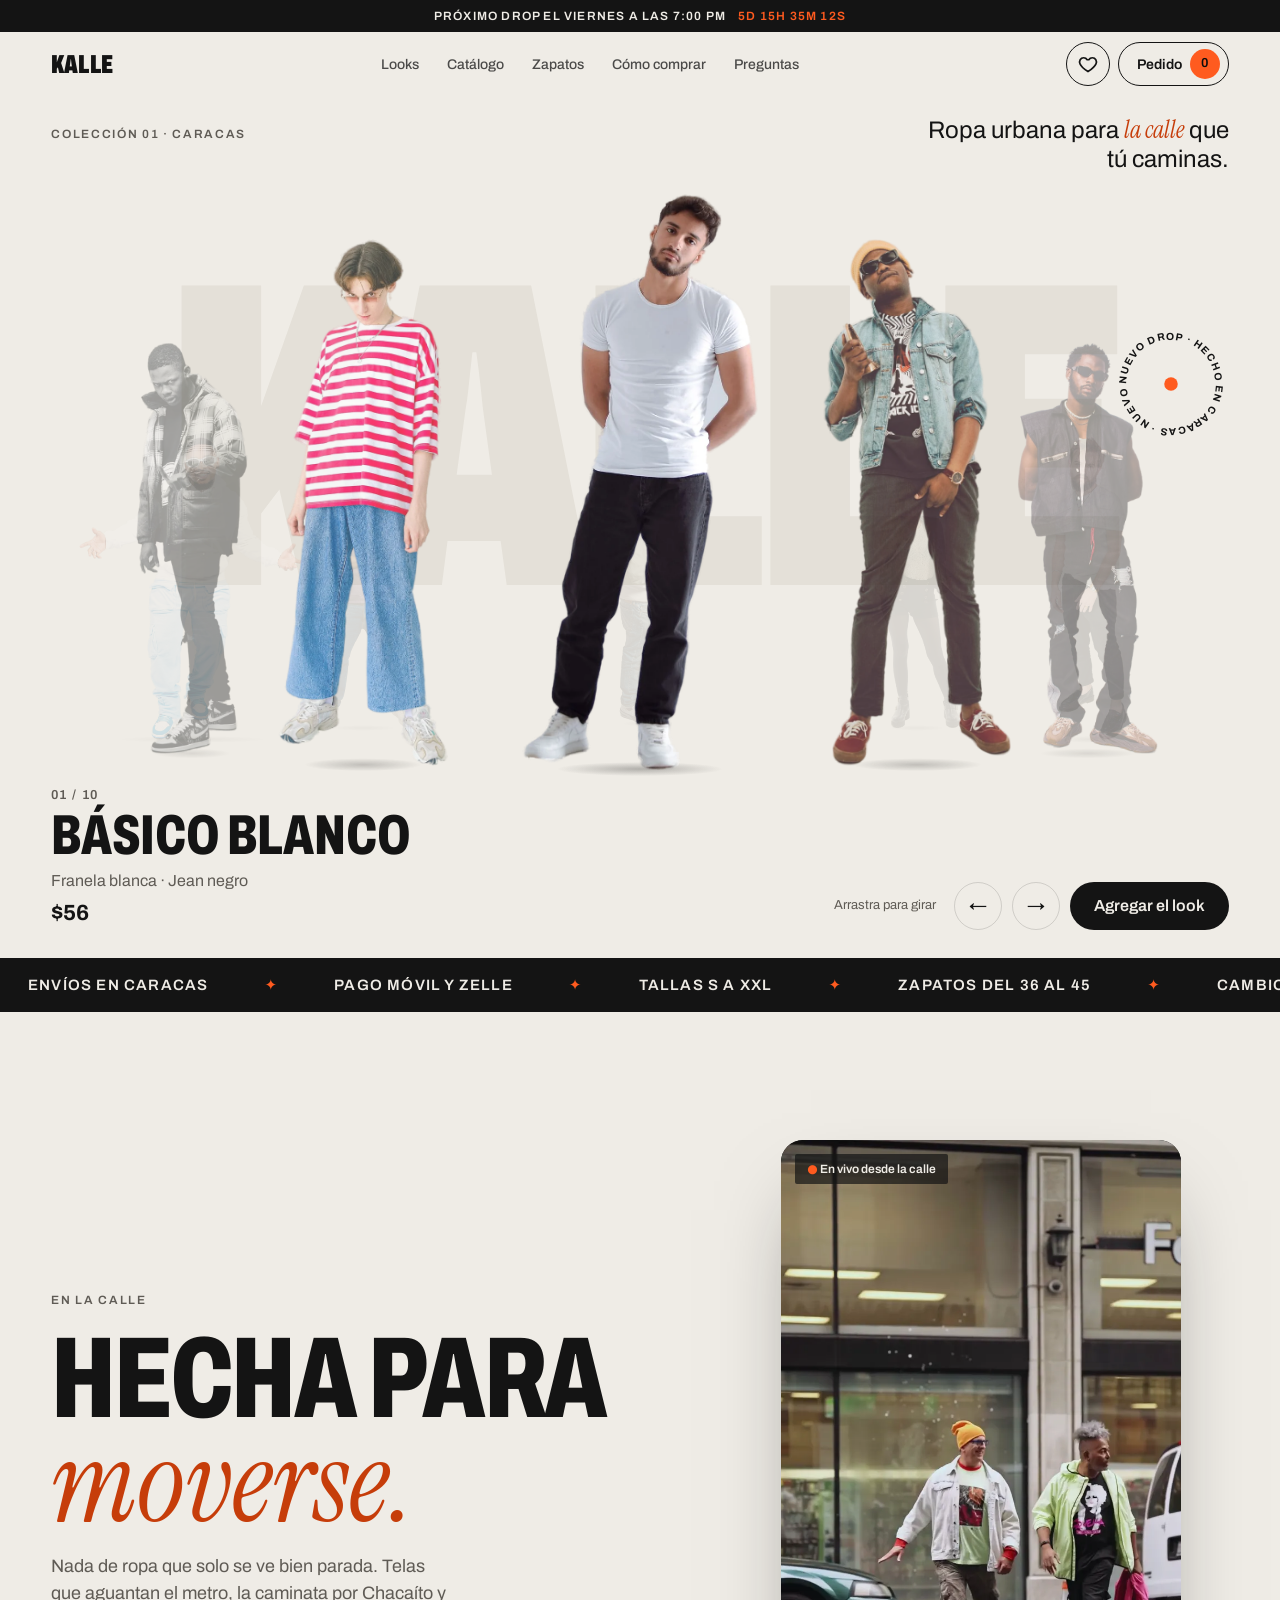
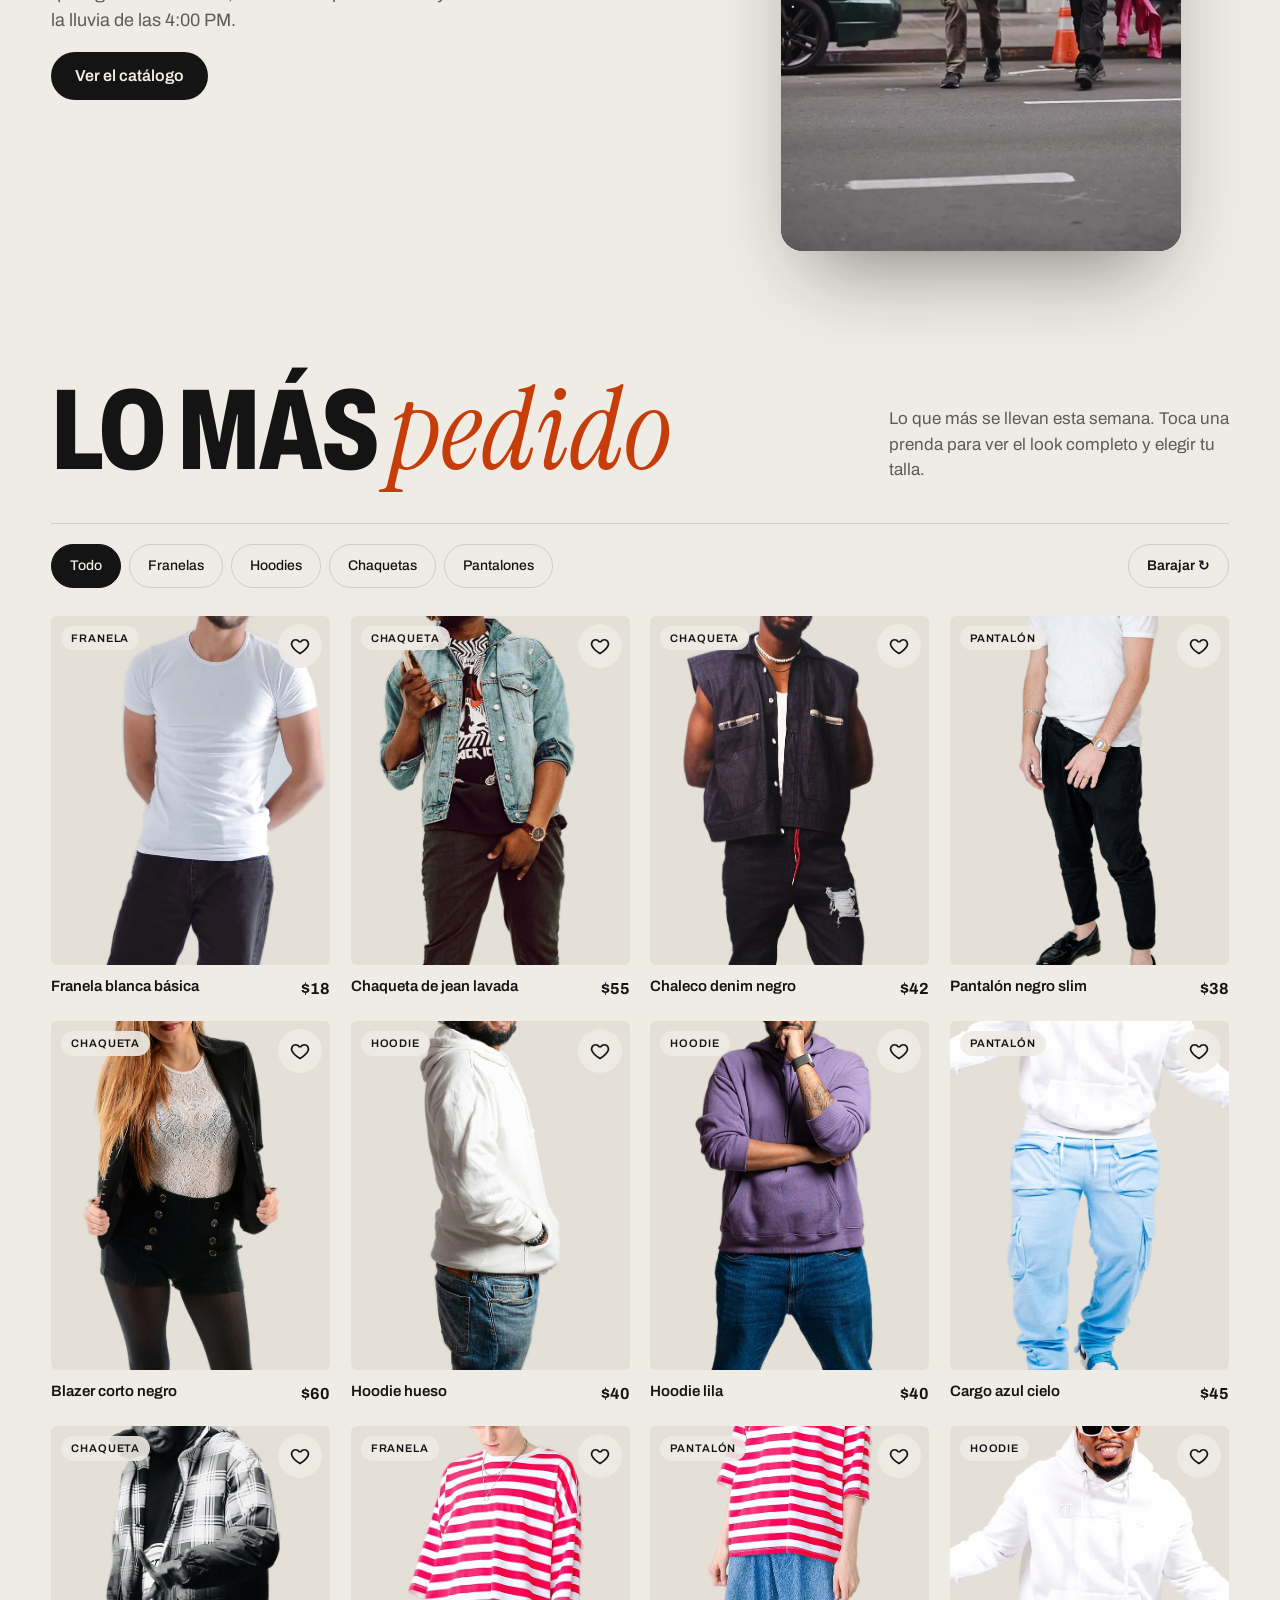
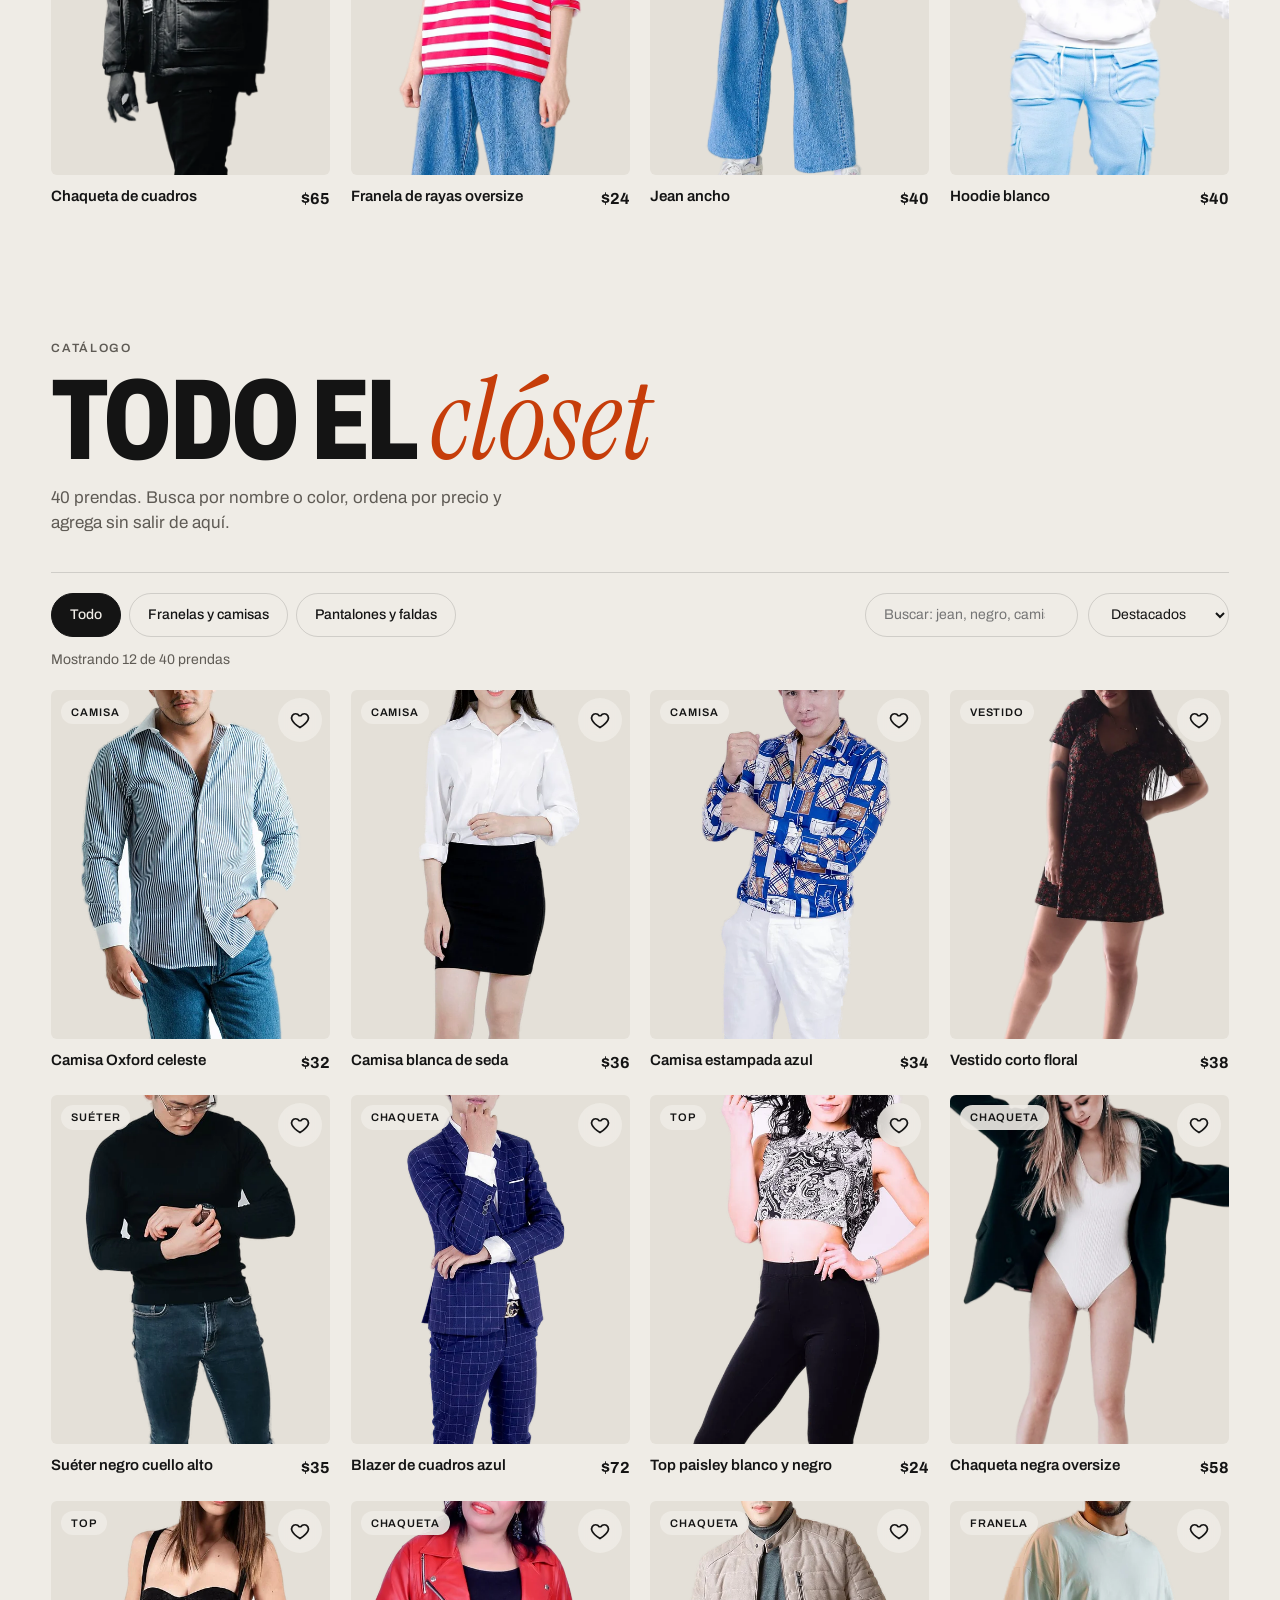
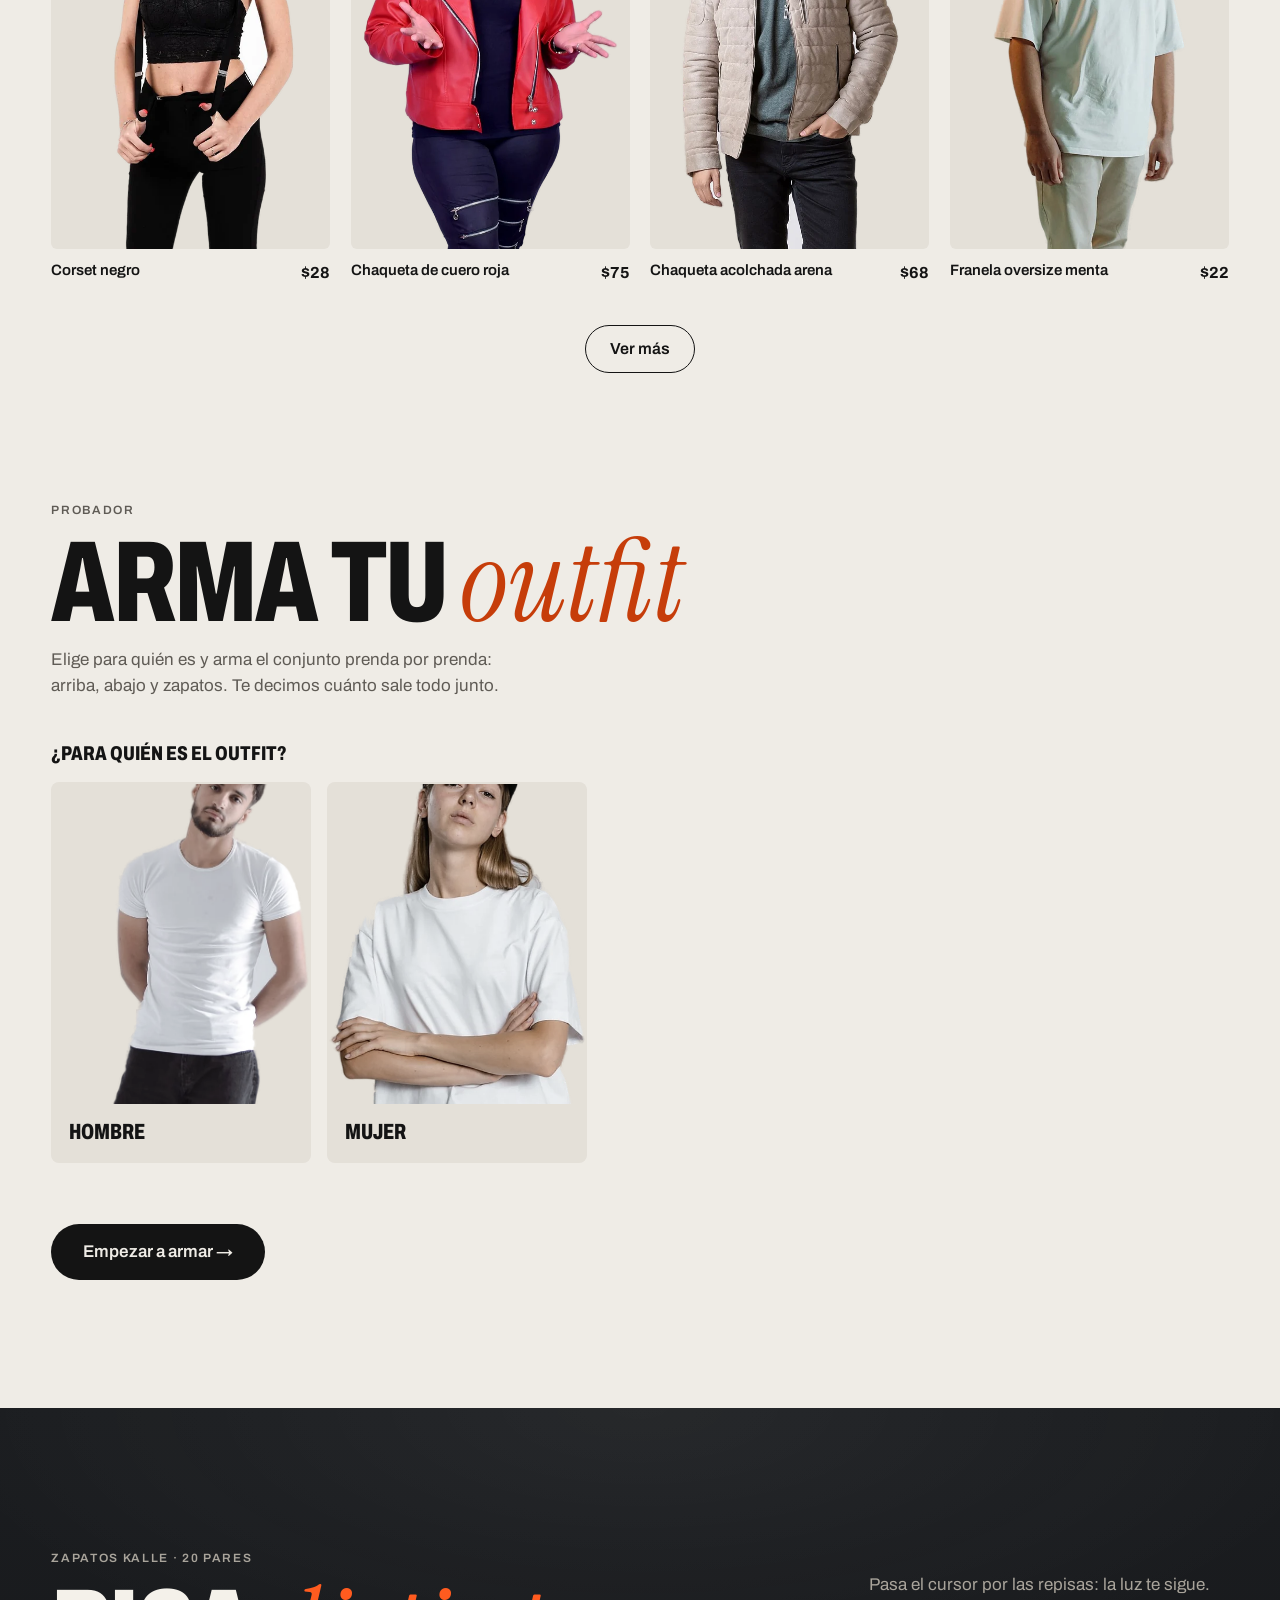
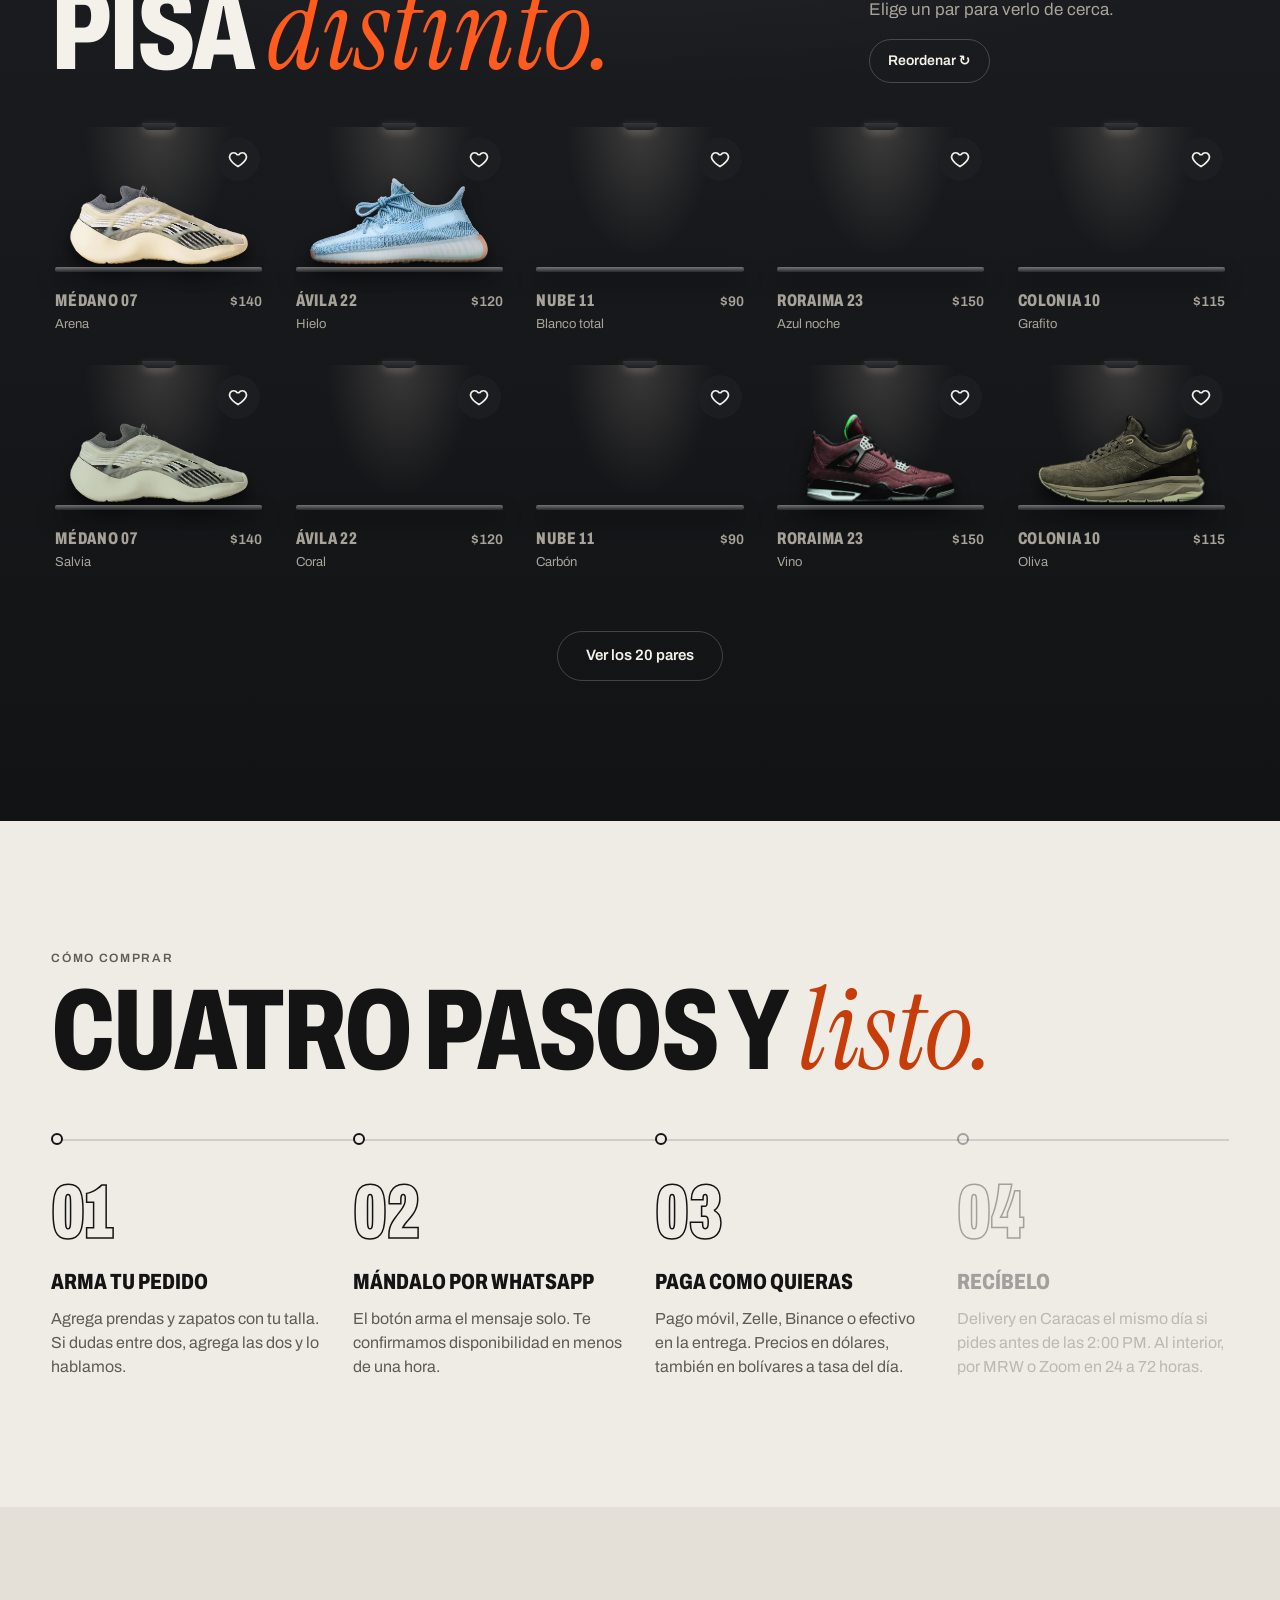
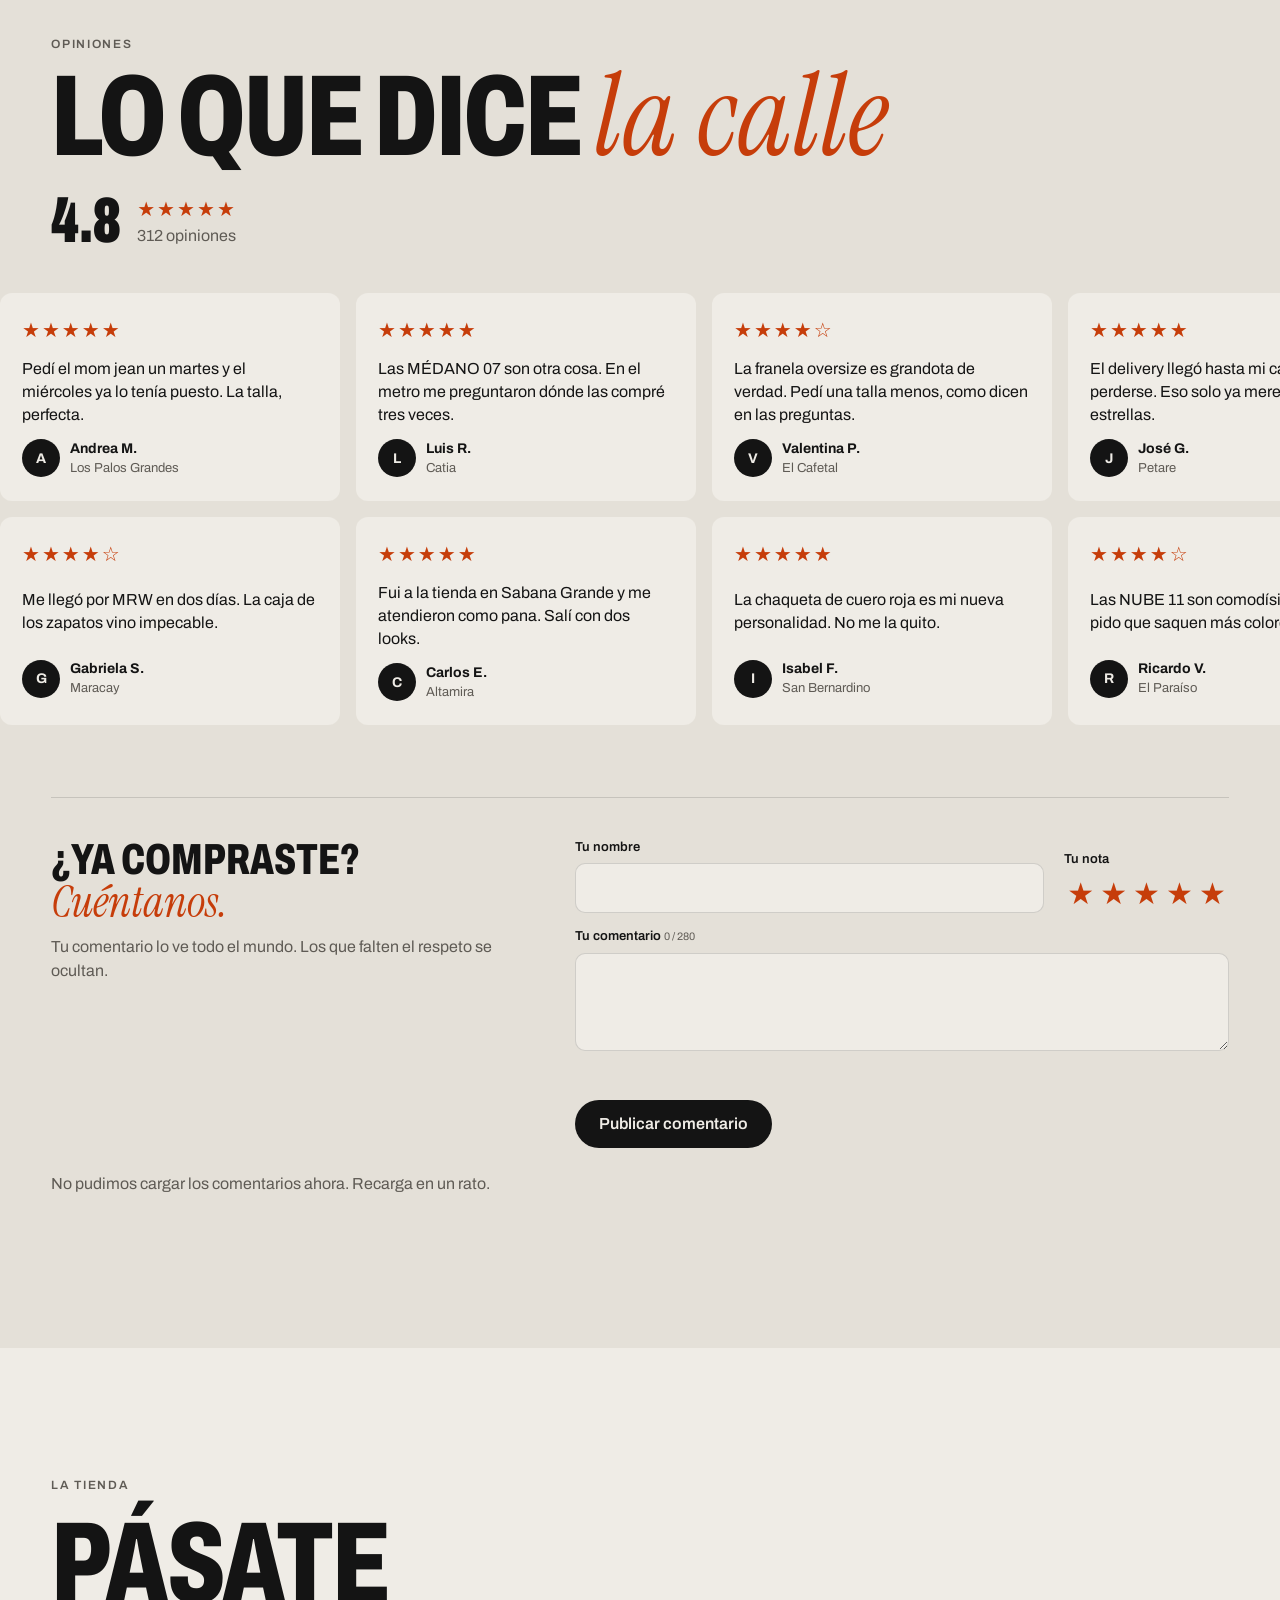
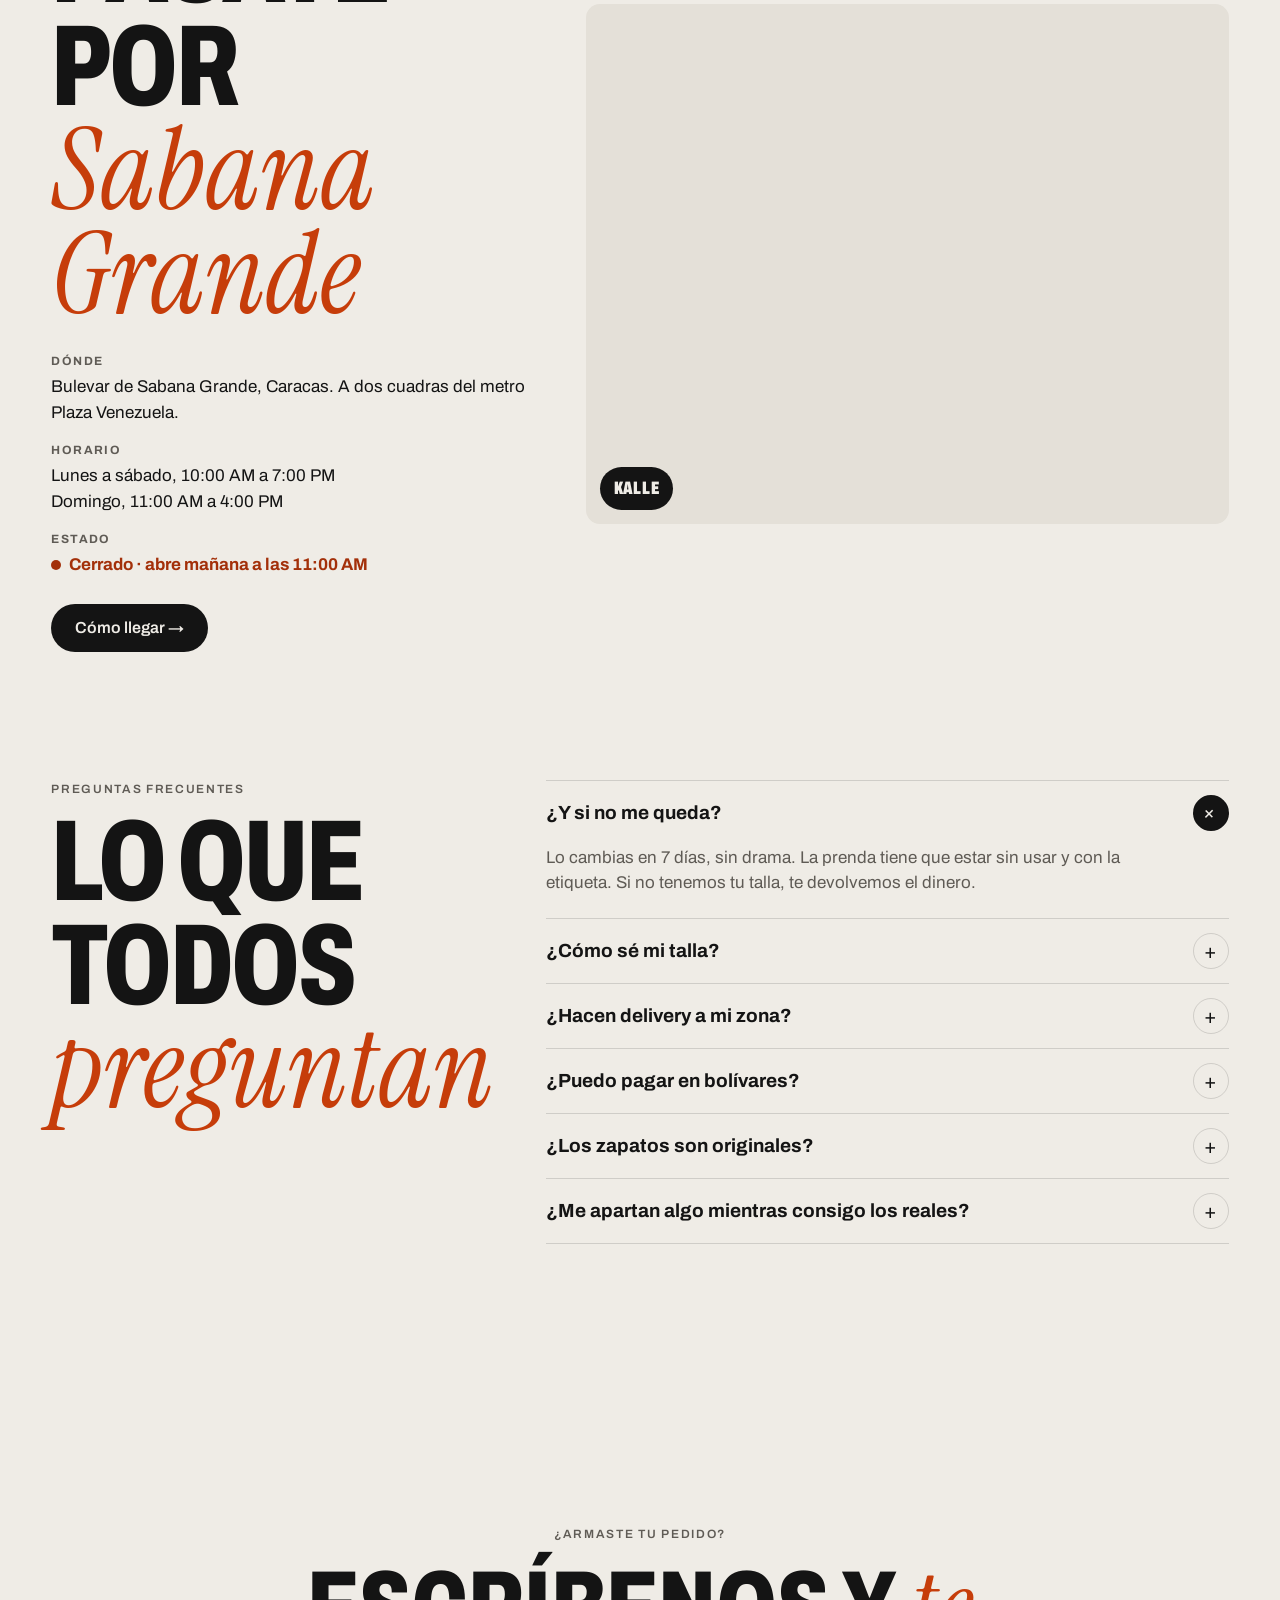
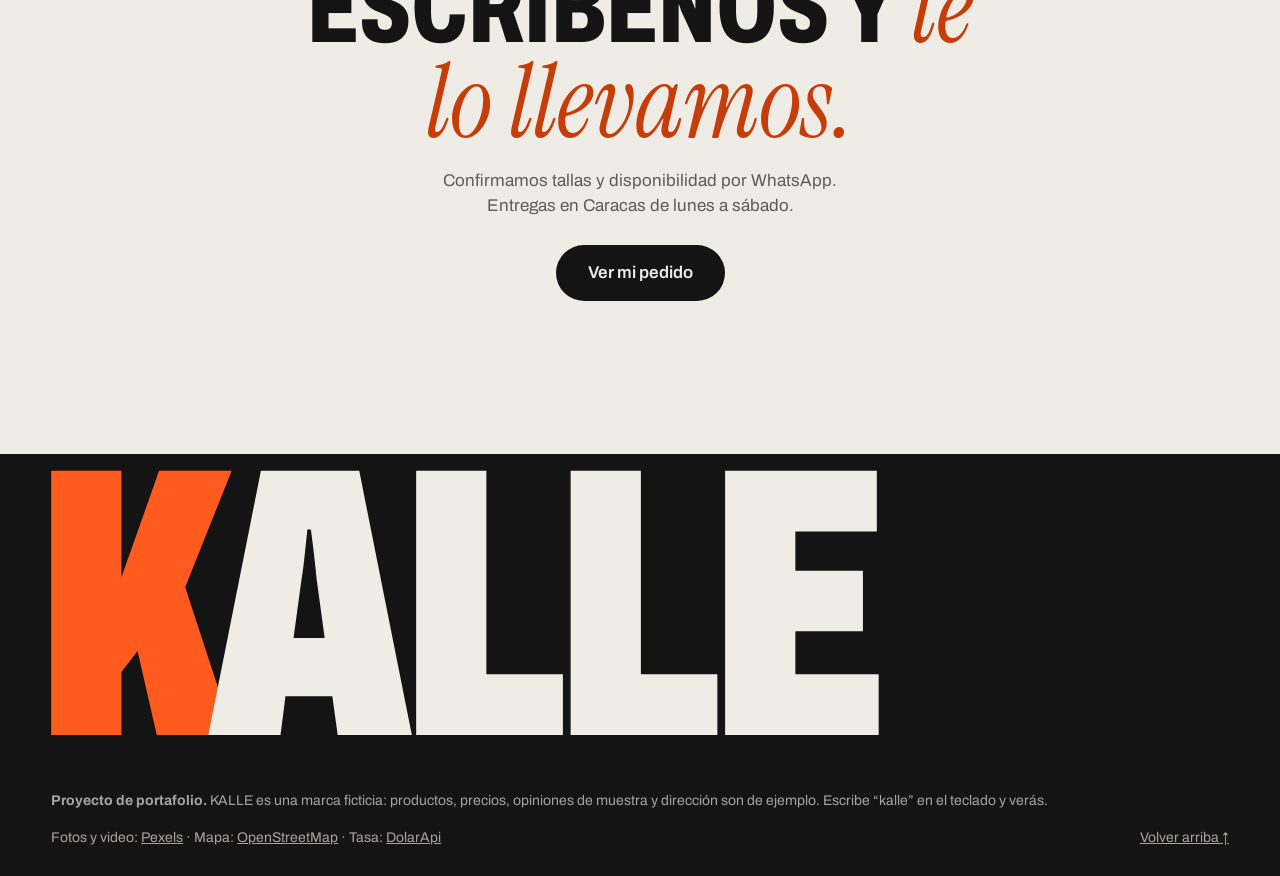
==== commit 0748c360: "La rueda baja primero el look del frente y luego el resto; robots y sitemap para Google Co-Authored-" ====
--- a/index.html
+++ b/index.html
@@ -7,6 +7,7 @@
   <meta name="description" content="KALLE: ropa urbana y zapatos en Caracas. Gira los looks, arma tu pedido y escríbenos por WhatsApp." />
   <meta name="theme-color" content="#efece6" />
   <link rel="icon" href="img/logo.svg" />
+  <link rel="preload" as="image" href="img/modelos/m01.webp" fetchpriority="high" />
   <link rel="preconnect" href="https://fonts.googleapis.com" />
   <link rel="preconnect" href="https://fonts.gstatic.com" crossorigin />
   <link href="https://fonts.googleapis.com/css2?family=Archivo:wdth,wght@62..125,300..900&family=Instrument+Serif:ital@0;1&display=swap" rel="stylesheet" />
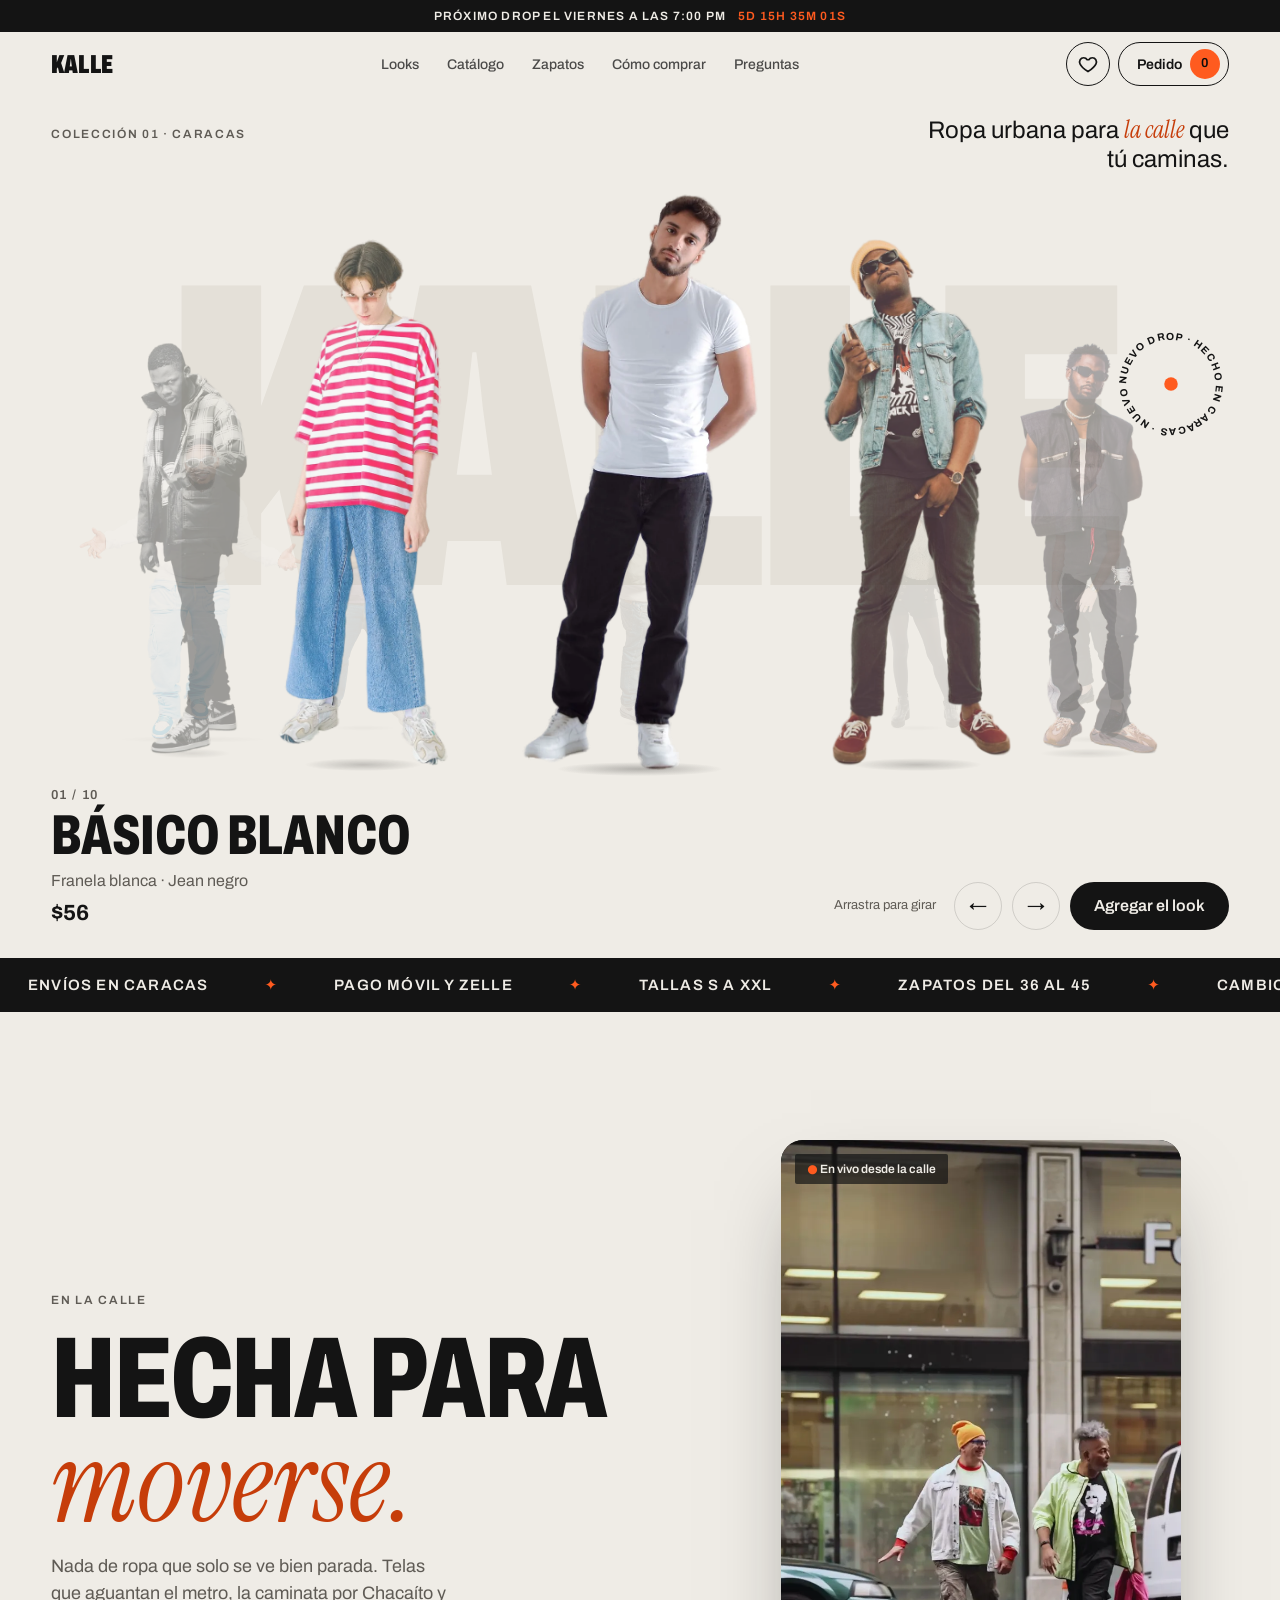
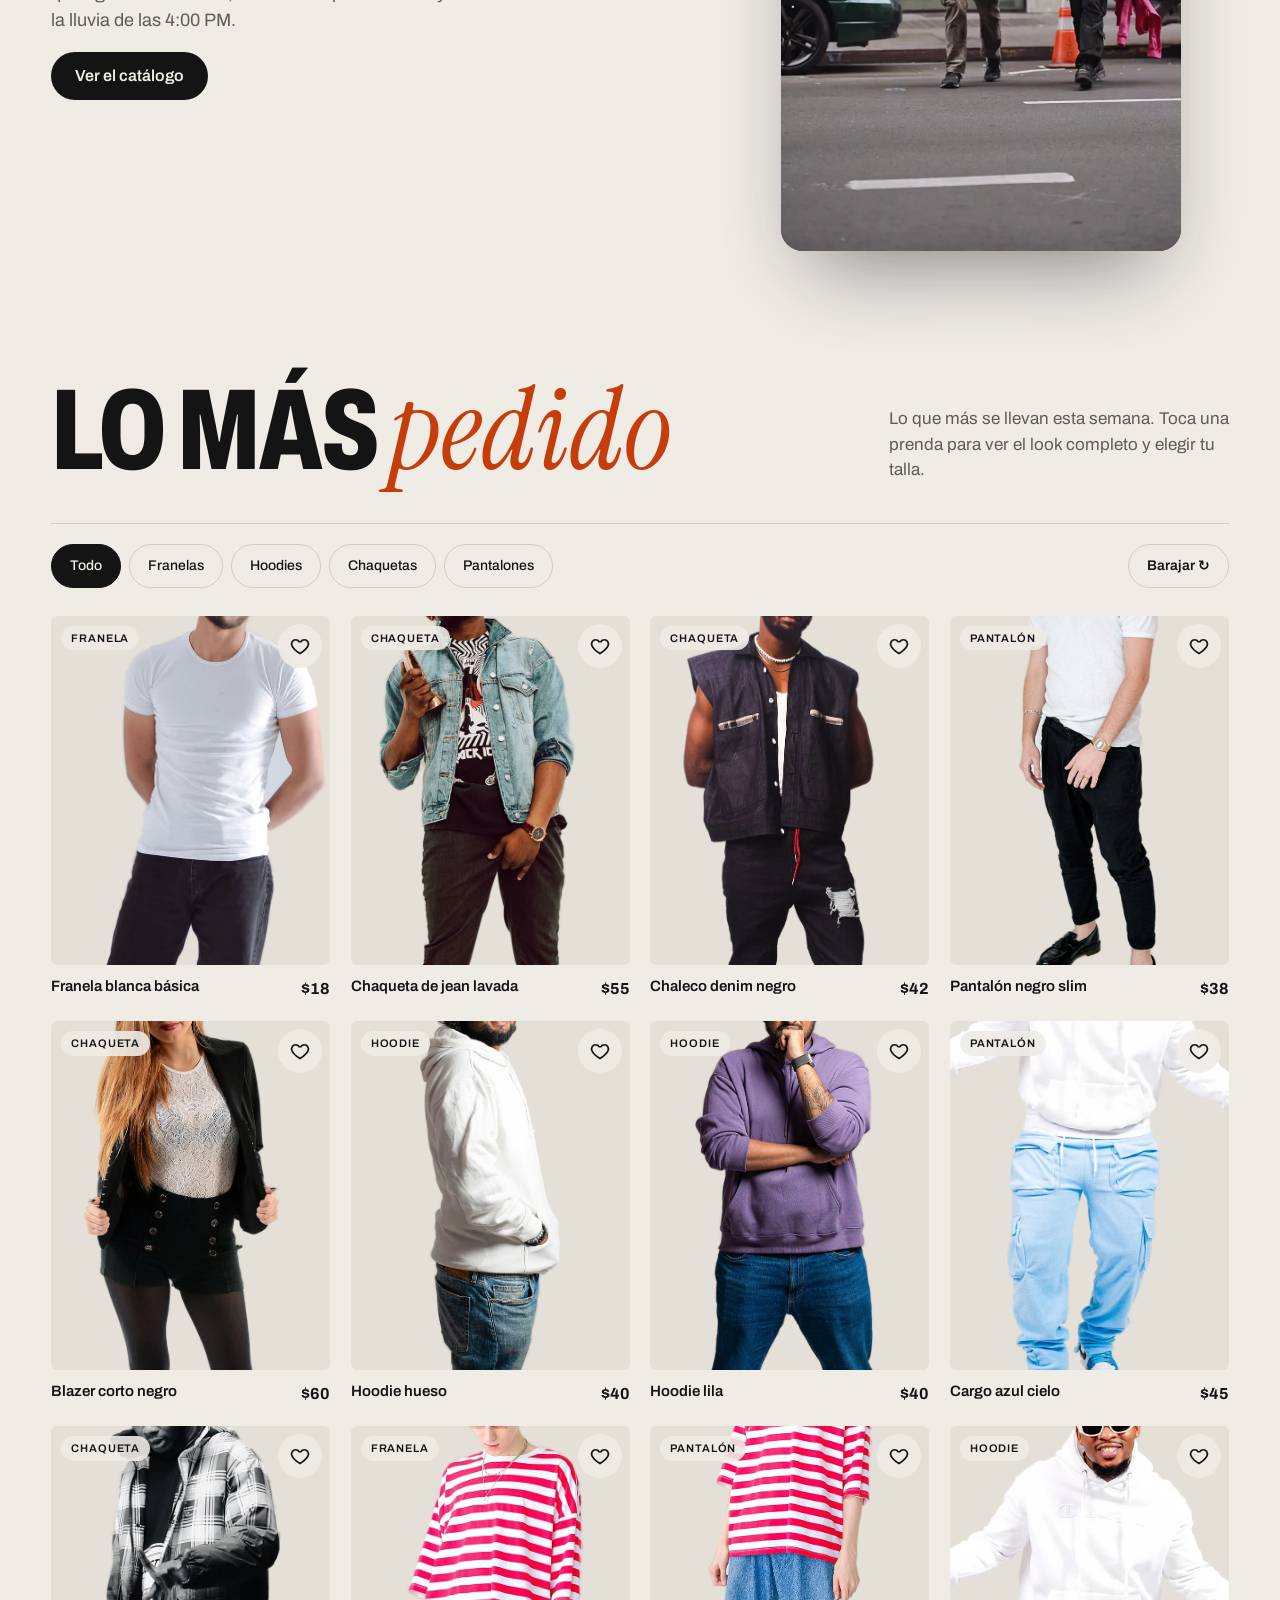
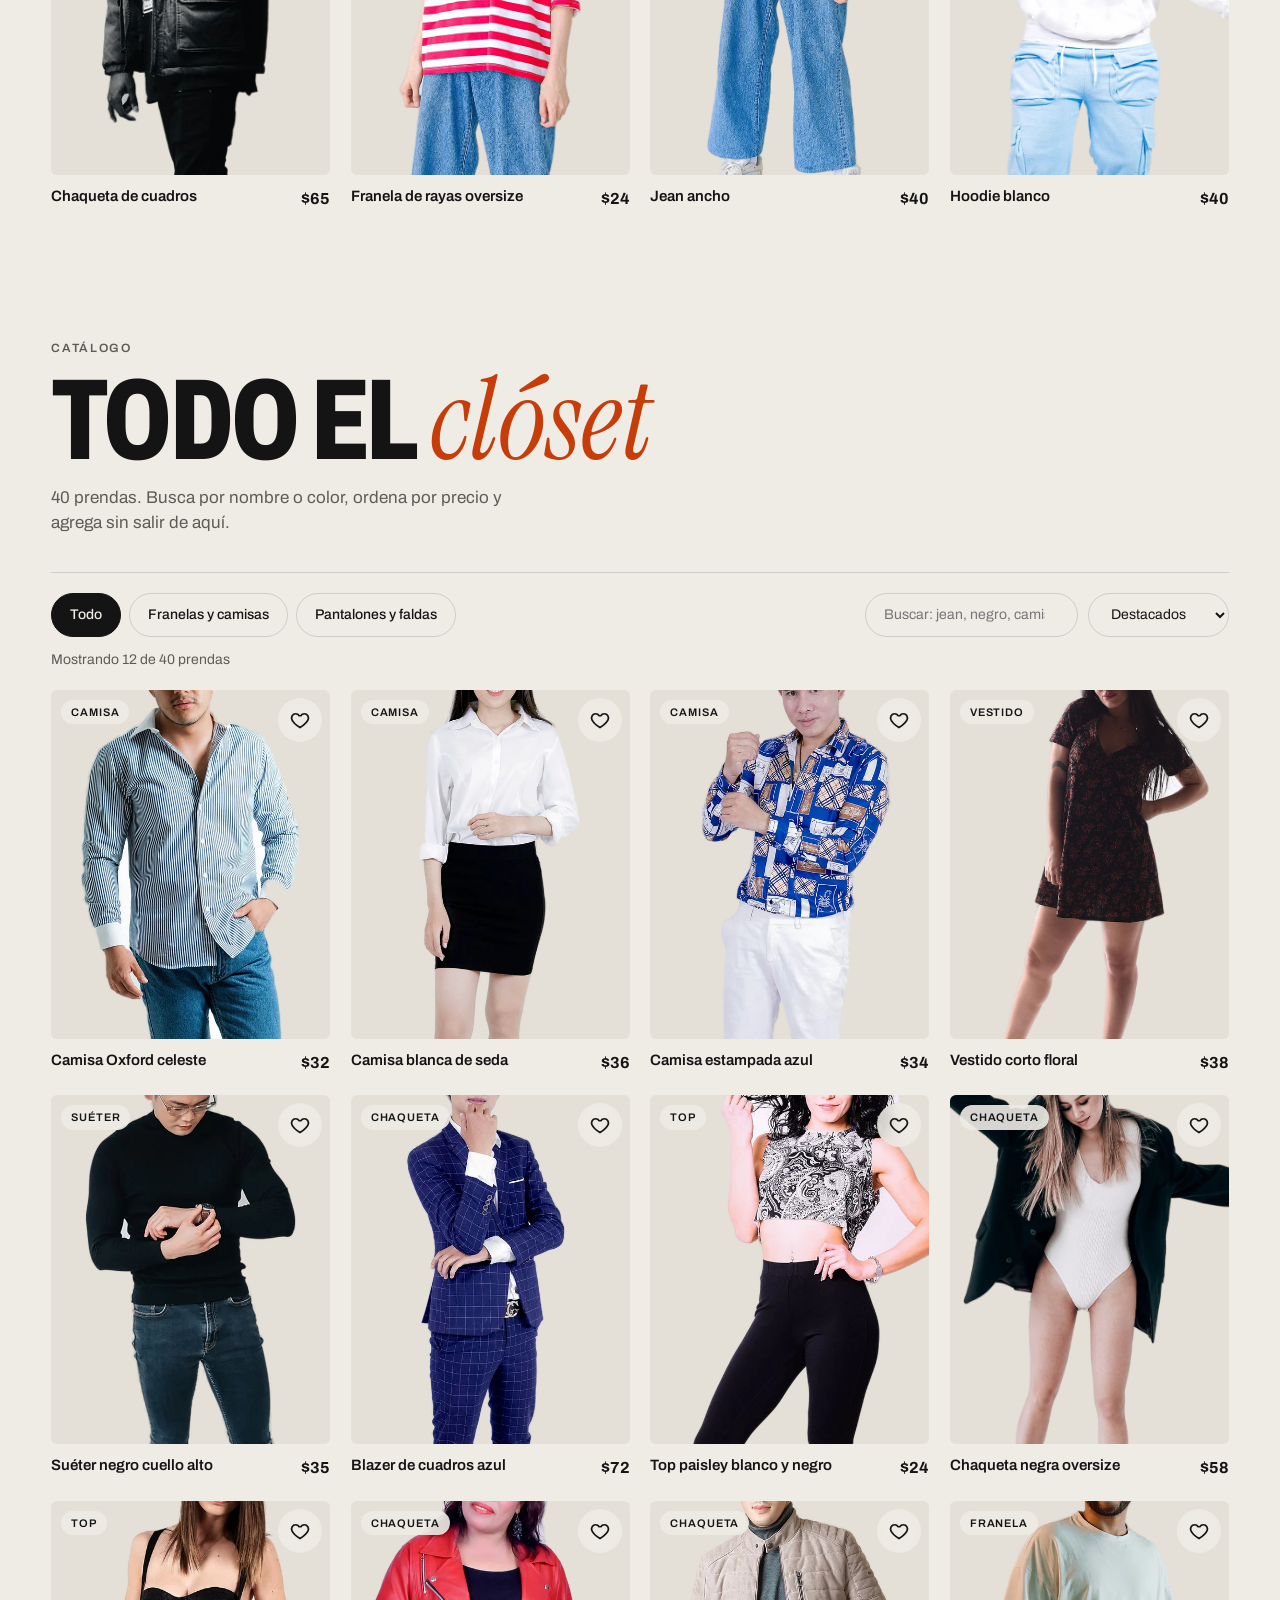
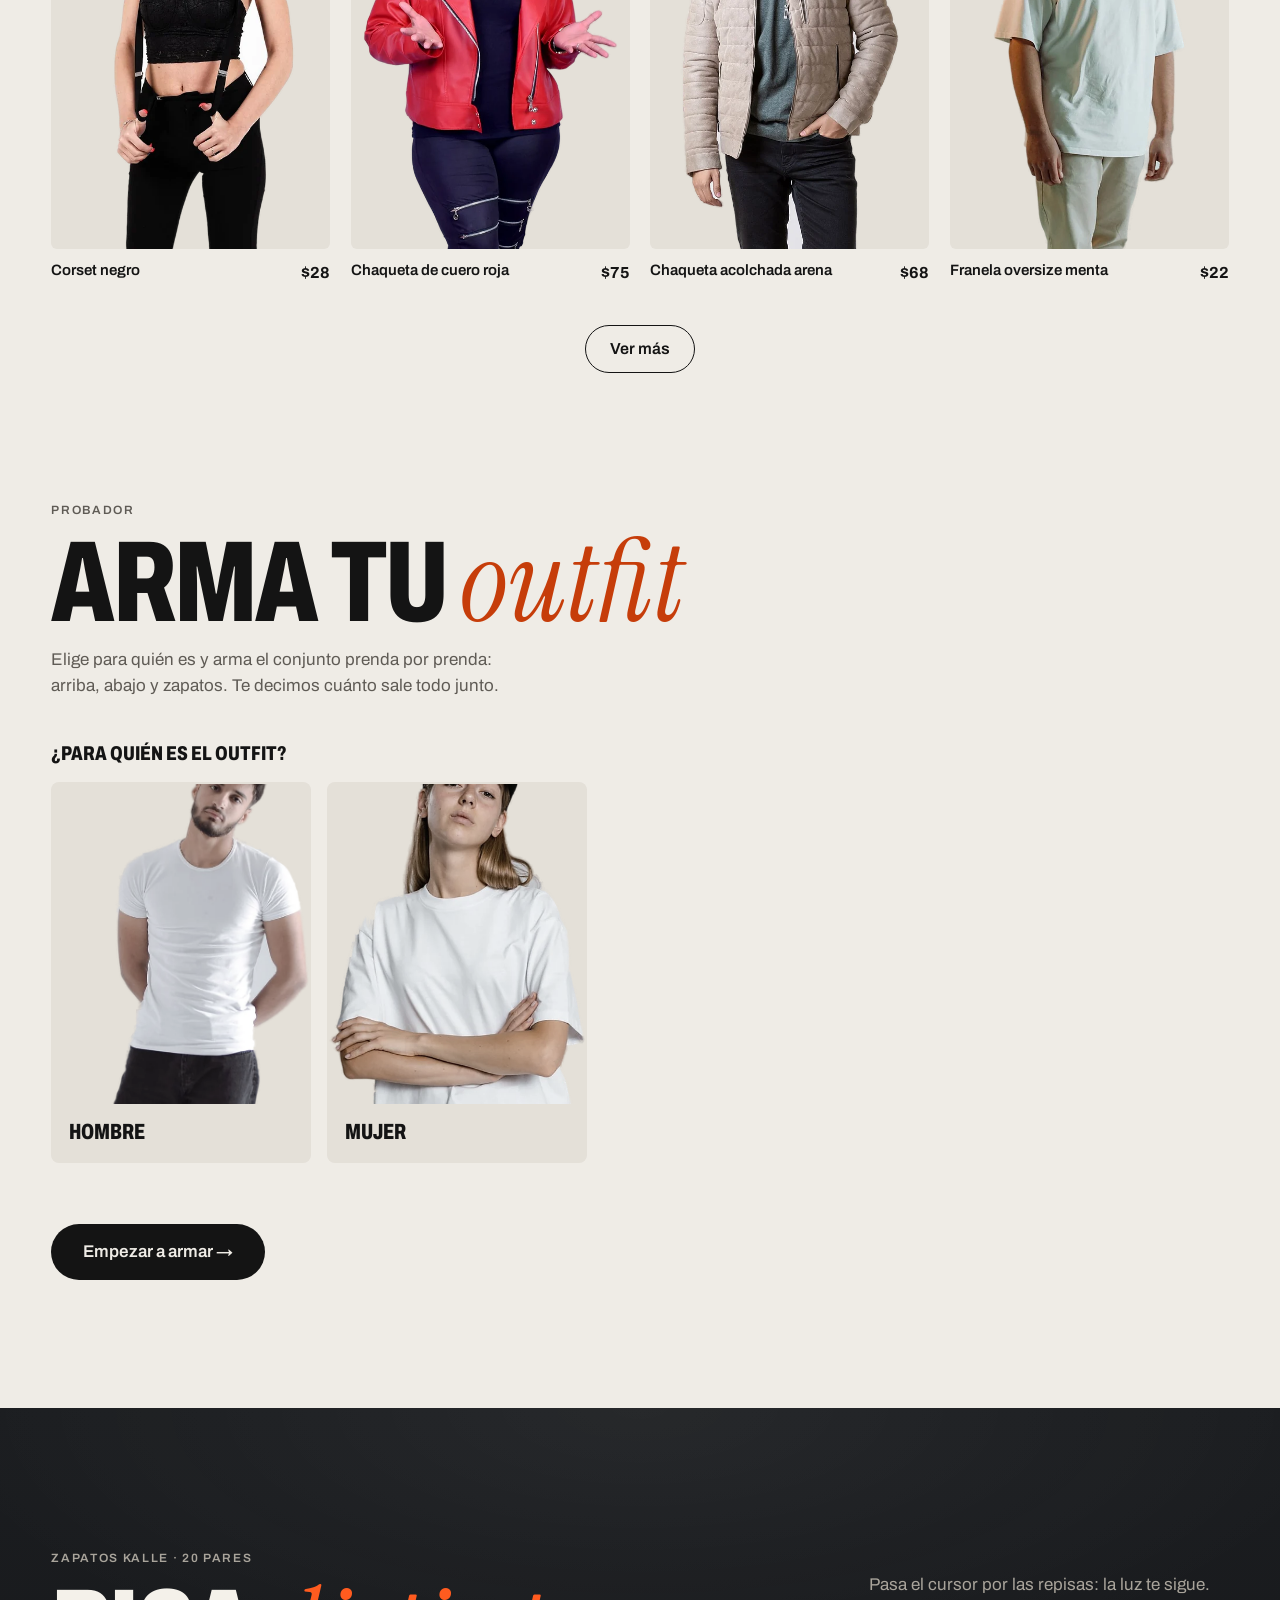
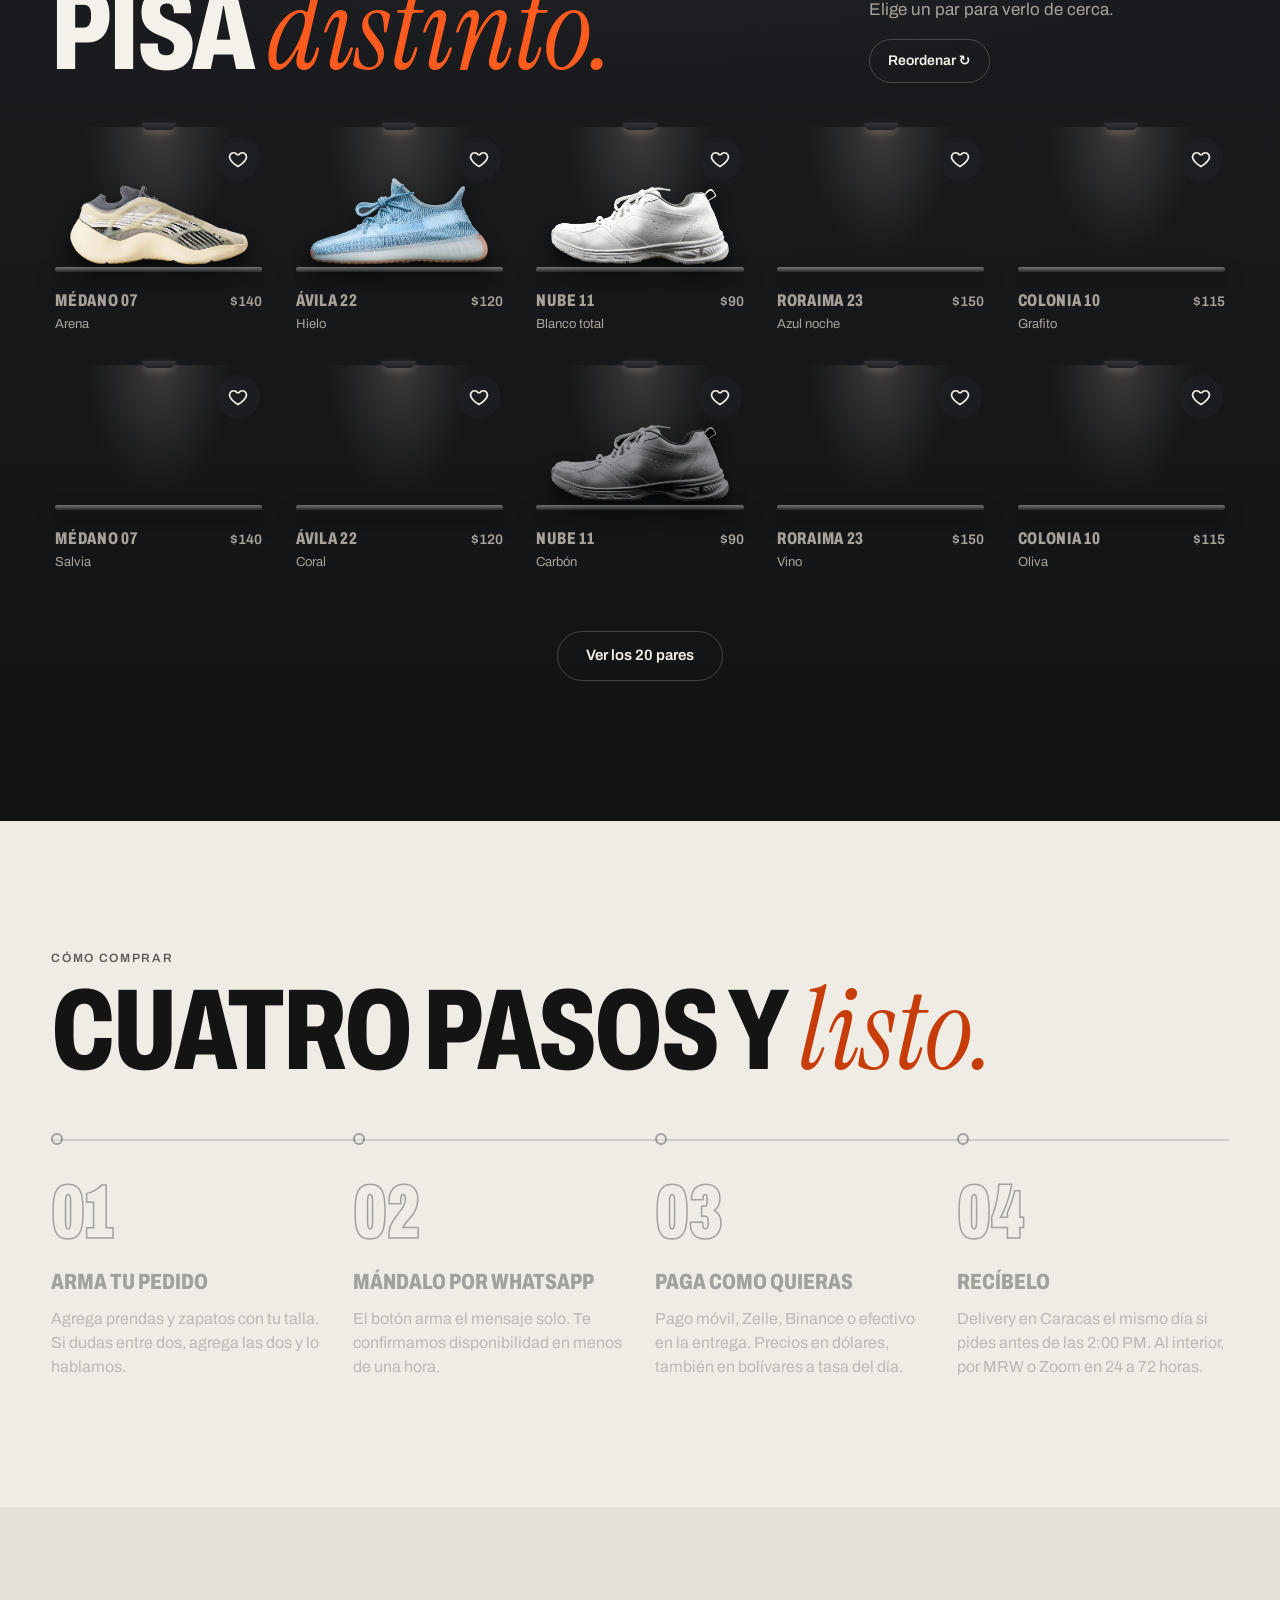
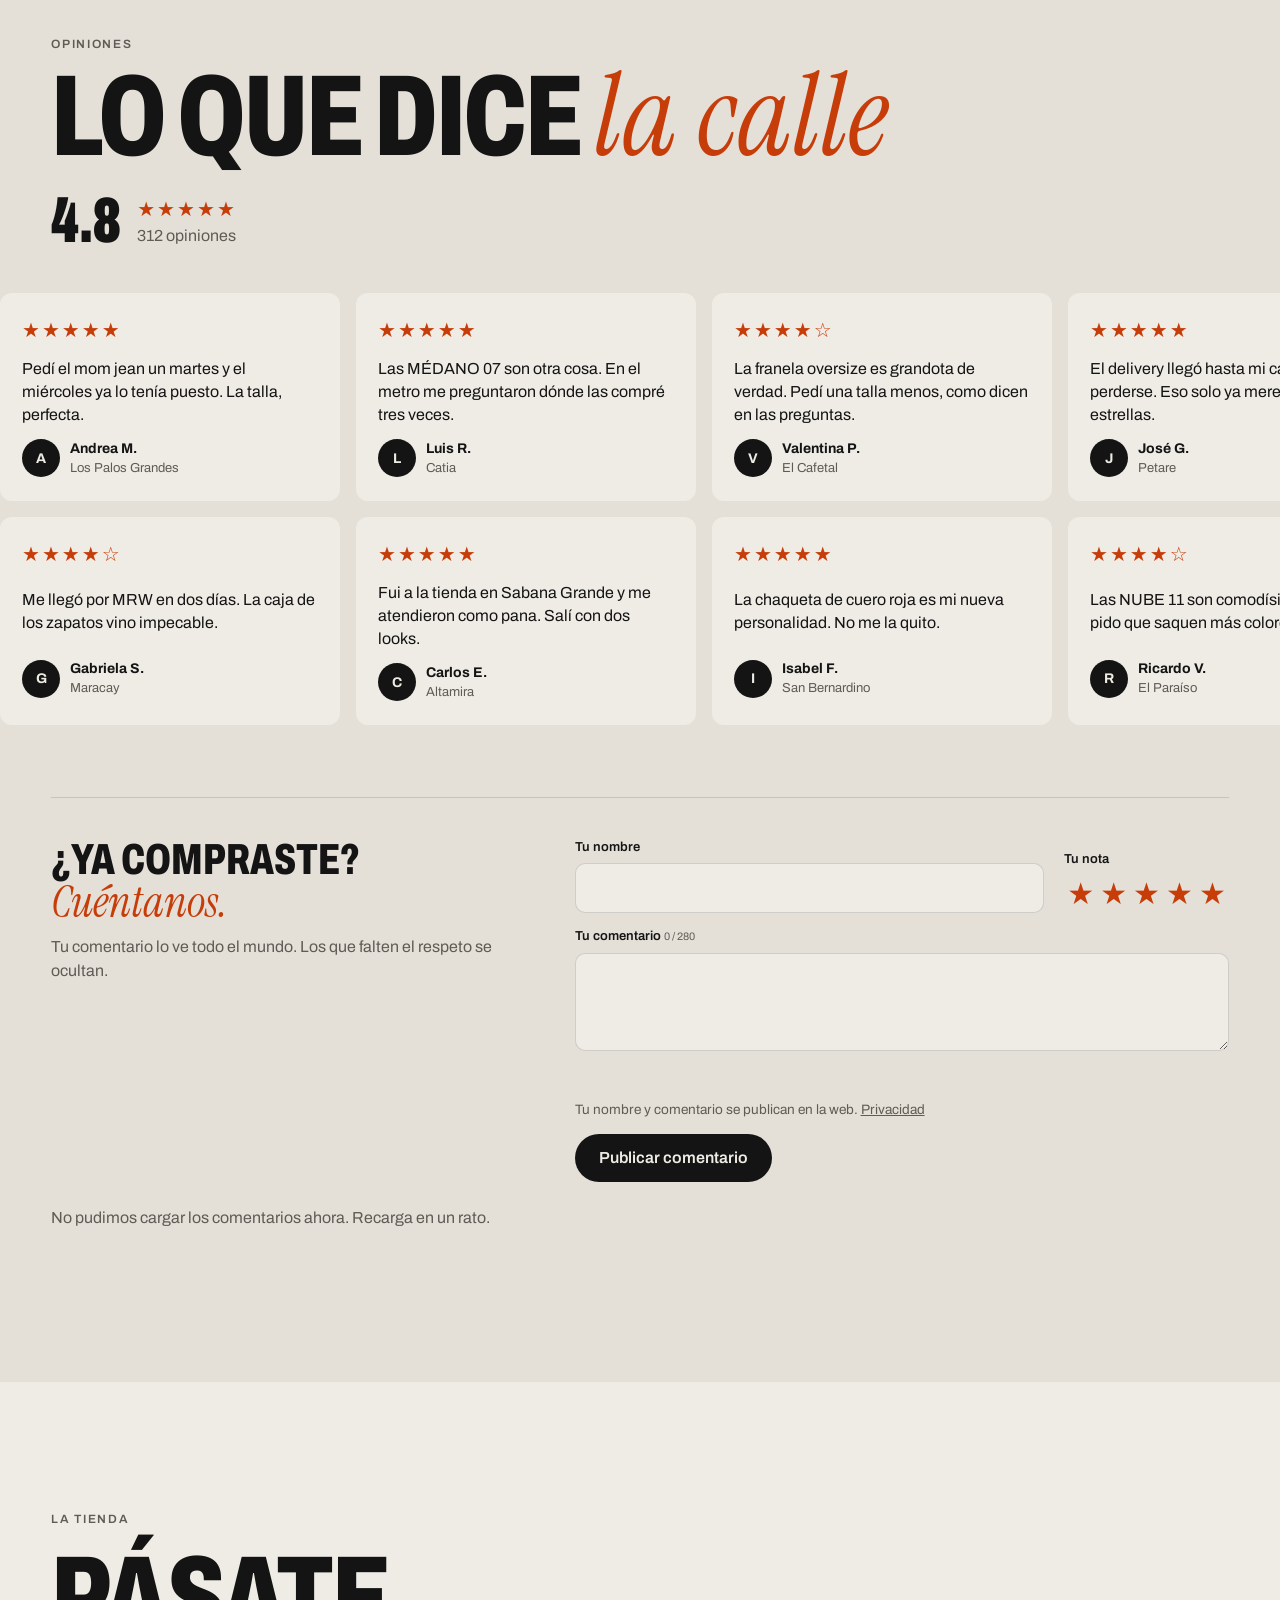
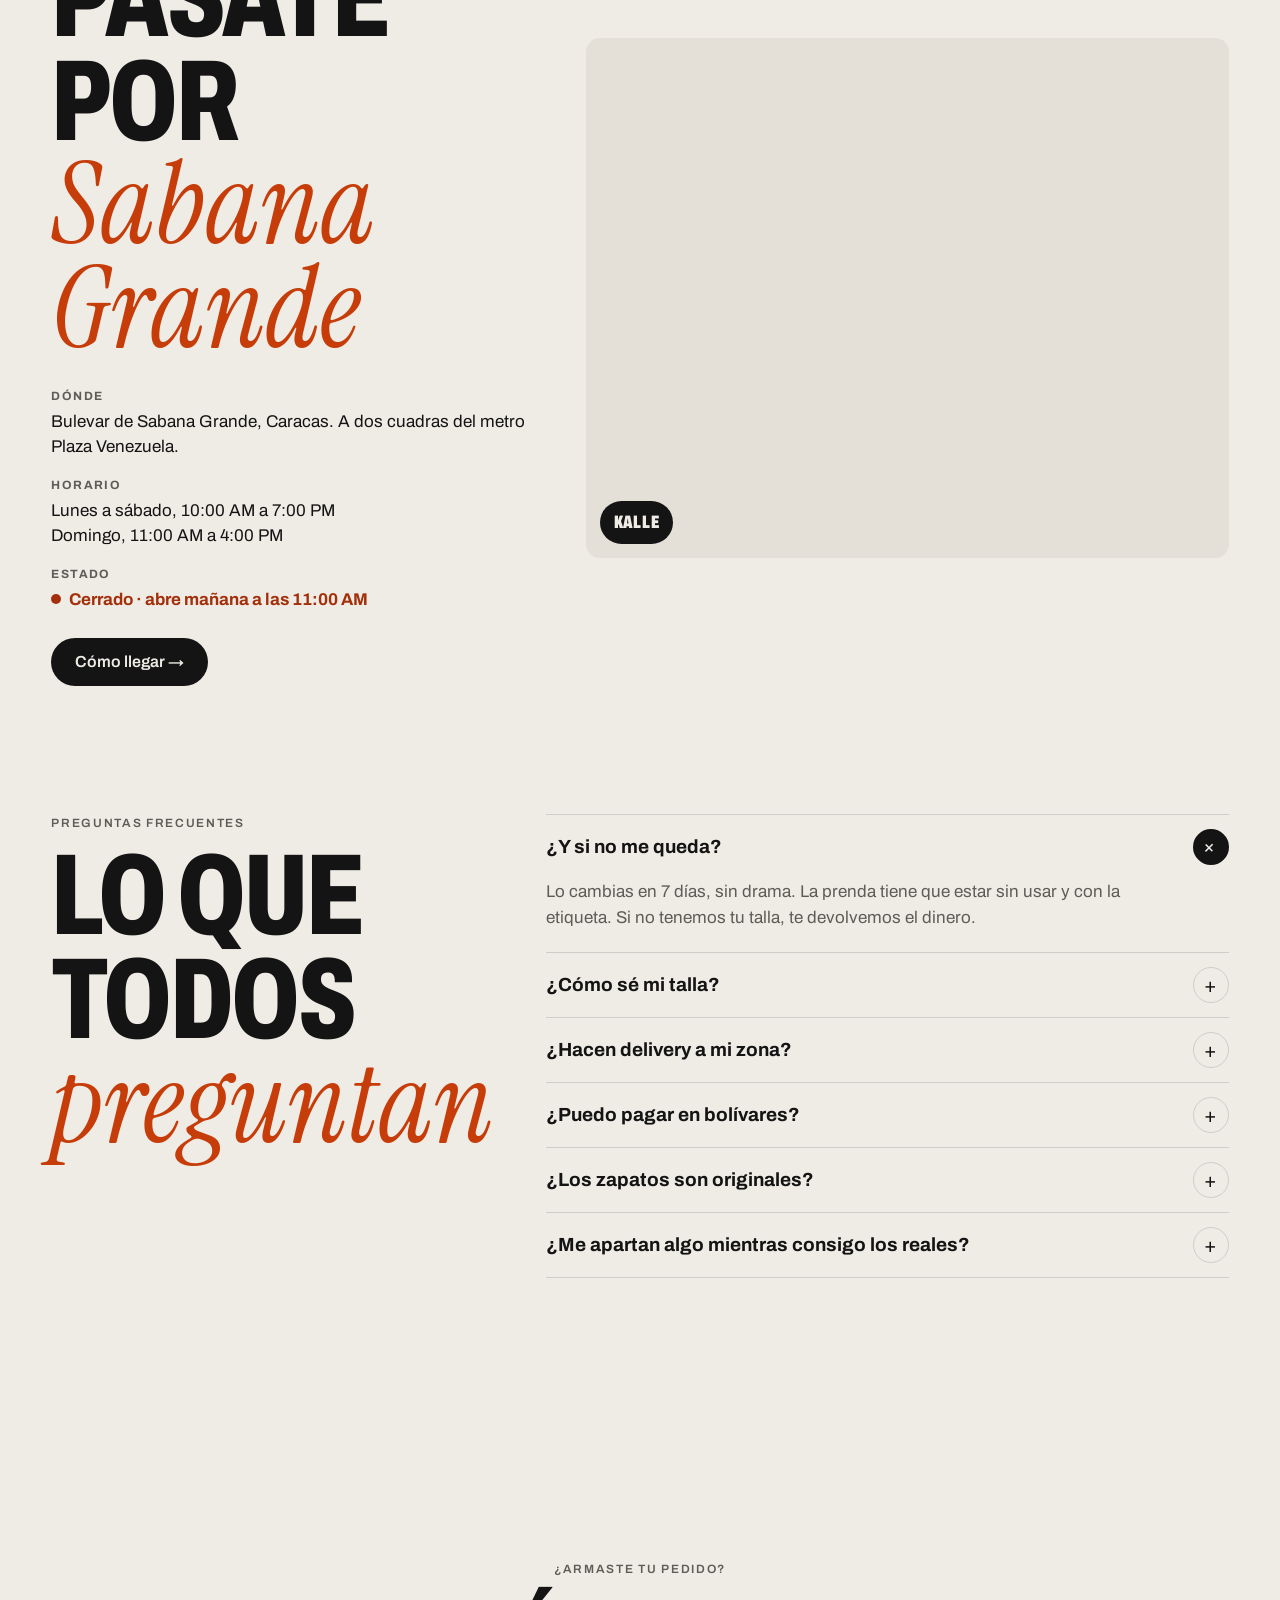
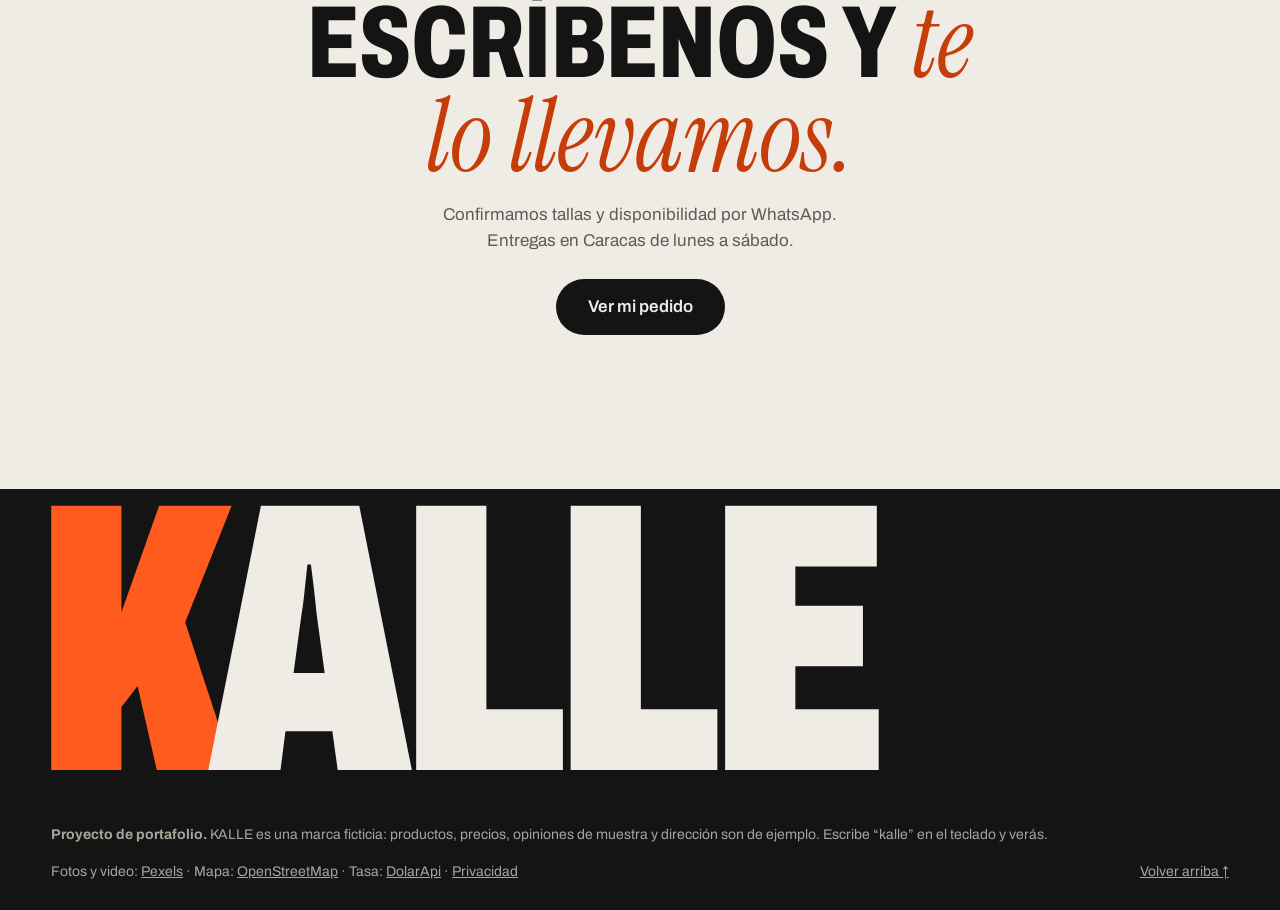
==== commit 23902fbc: "Página de privacidad y aviso en el formulario de comentarios Co-Authored-By: Claude Opus 5.5 <norepl" ====
--- a/index.html
+++ b/index.html
@@ -292,6 +292,7 @@
             <textarea name="texto" rows="3" minlength="5" maxlength="280" required></textarea>
           </label>
           <p class="aviso" data-comentar-aviso role="alert"></p>
+          <p class="formulario__nota">Tu nombre y comentario se publican en la web. <a href="privacidad.html">Privacidad</a></p>
           <button class="boton" type="submit">Publicar comentario</button>
         </form>
         <p class="comentarios__estado" data-comentarios-estado aria-live="polite"></p>
@@ -365,7 +366,7 @@
     <p class="pie__marca" aria-hidden="true">KALLE</p>
     <div class="pie__fila">
       <p><strong>Proyecto de portafolio.</strong> KALLE es una marca ficticia: productos, precios, opiniones de muestra y dirección son de ejemplo. Escribe “kalle” en el teclado y verás.</p>
-      <p>Fotos y video: <a href="https://www.pexels.com" target="_blank" rel="noopener">Pexels</a> · Mapa: <a href="https://www.openstreetmap.org/copyright" target="_blank" rel="noopener">OpenStreetMap</a> · Tasa: <a href="https://ve.dolarapi.com" target="_blank" rel="noopener">DolarApi</a></p>
+      <p>Fotos y video: <a href="https://www.pexels.com" target="_blank" rel="noopener">Pexels</a> · Mapa: <a href="https://www.openstreetmap.org/copyright" target="_blank" rel="noopener">OpenStreetMap</a> · Tasa: <a href="https://ve.dolarapi.com" target="_blank" rel="noopener">DolarApi</a> · <a href="privacidad.html">Privacidad</a></p>
       <a href="#looks">Volver arriba ↑</a>
     </div>
   </footer>
--- a/css/secciones.css
+++ b/css/secciones.css
@@ -743,3 +743,6 @@
 .showroom__mas { display: flex; justify-content: center; margin-top: 40px; }
 .showroom__mas[hidden], .repisa[hidden] { display: none; }
 .showroom__mas .barajar { min-height: 50px; padding: 0 28px; font-size: 15px; }
+
+.formulario__nota { grid-column: 1 / -1; margin: 0; font-size: 0.85rem; color: var(--gris); }
+.formulario__nota a { color: inherit; }
